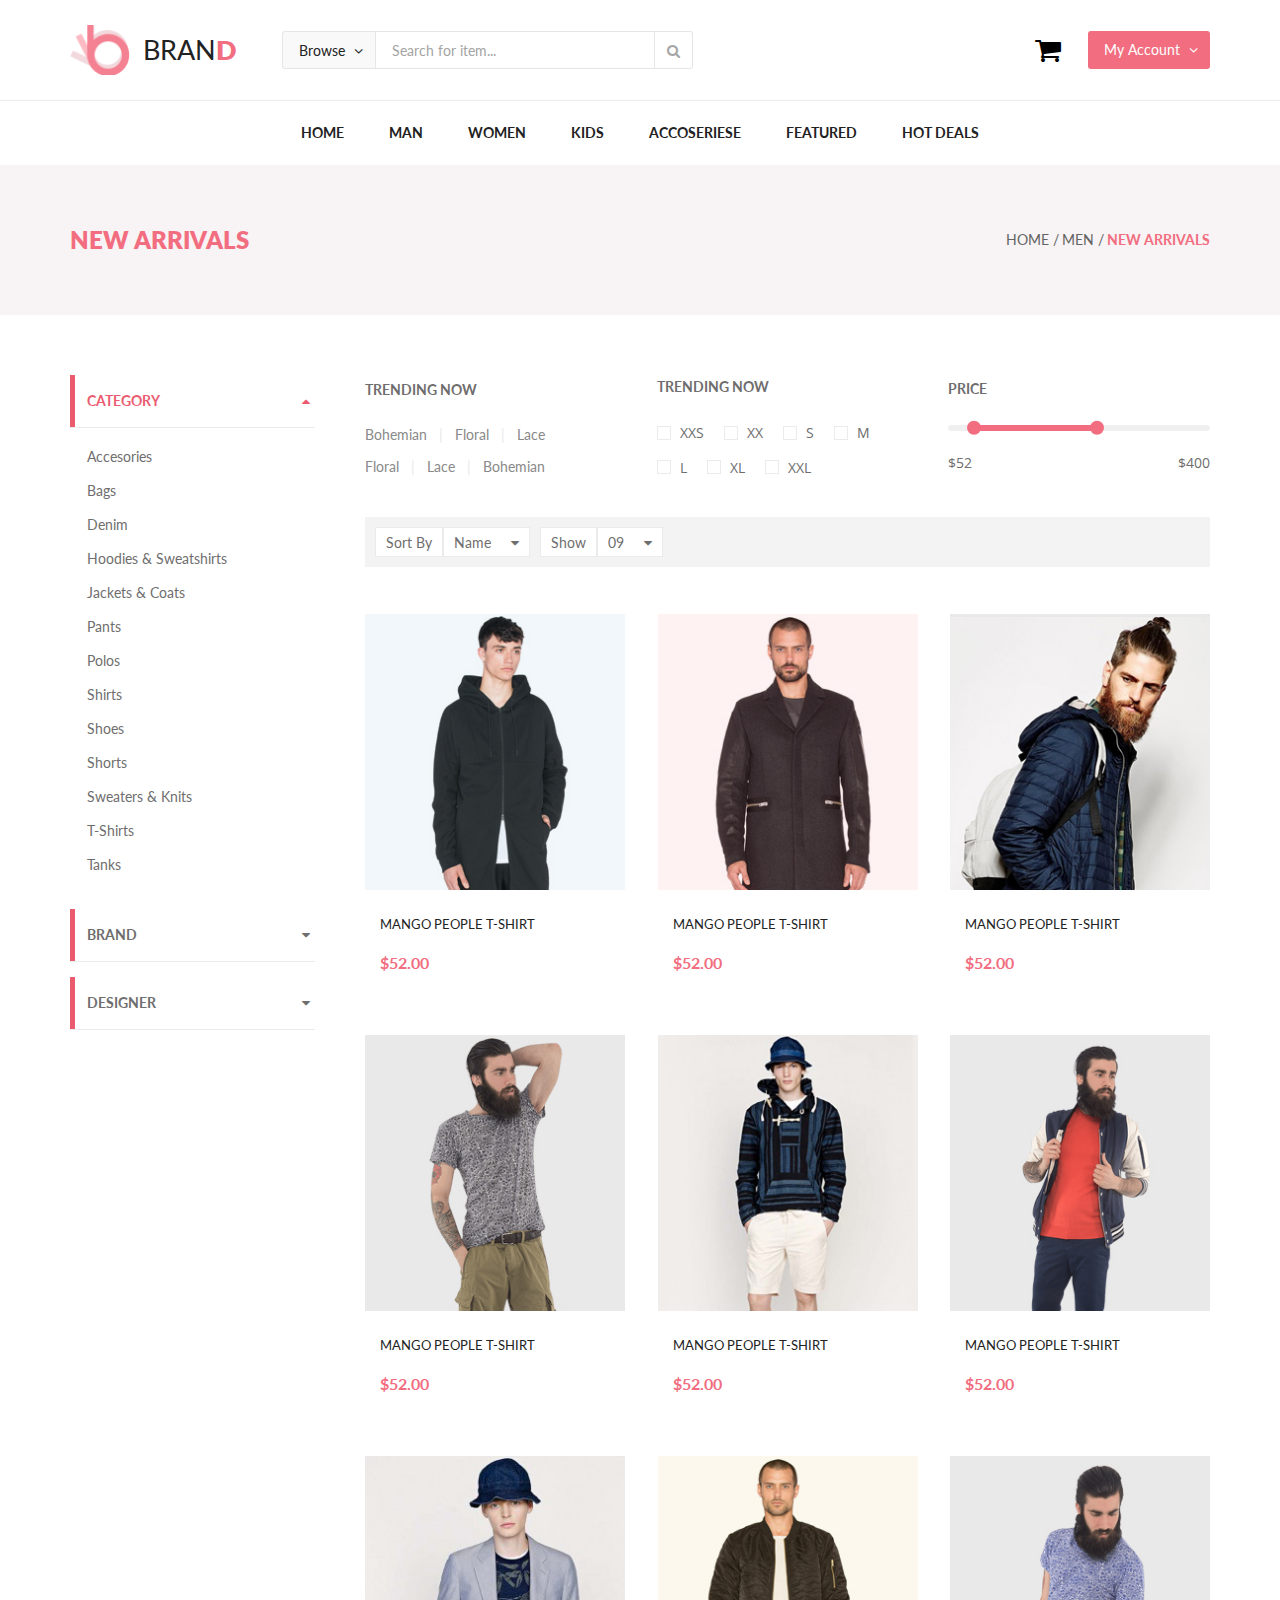
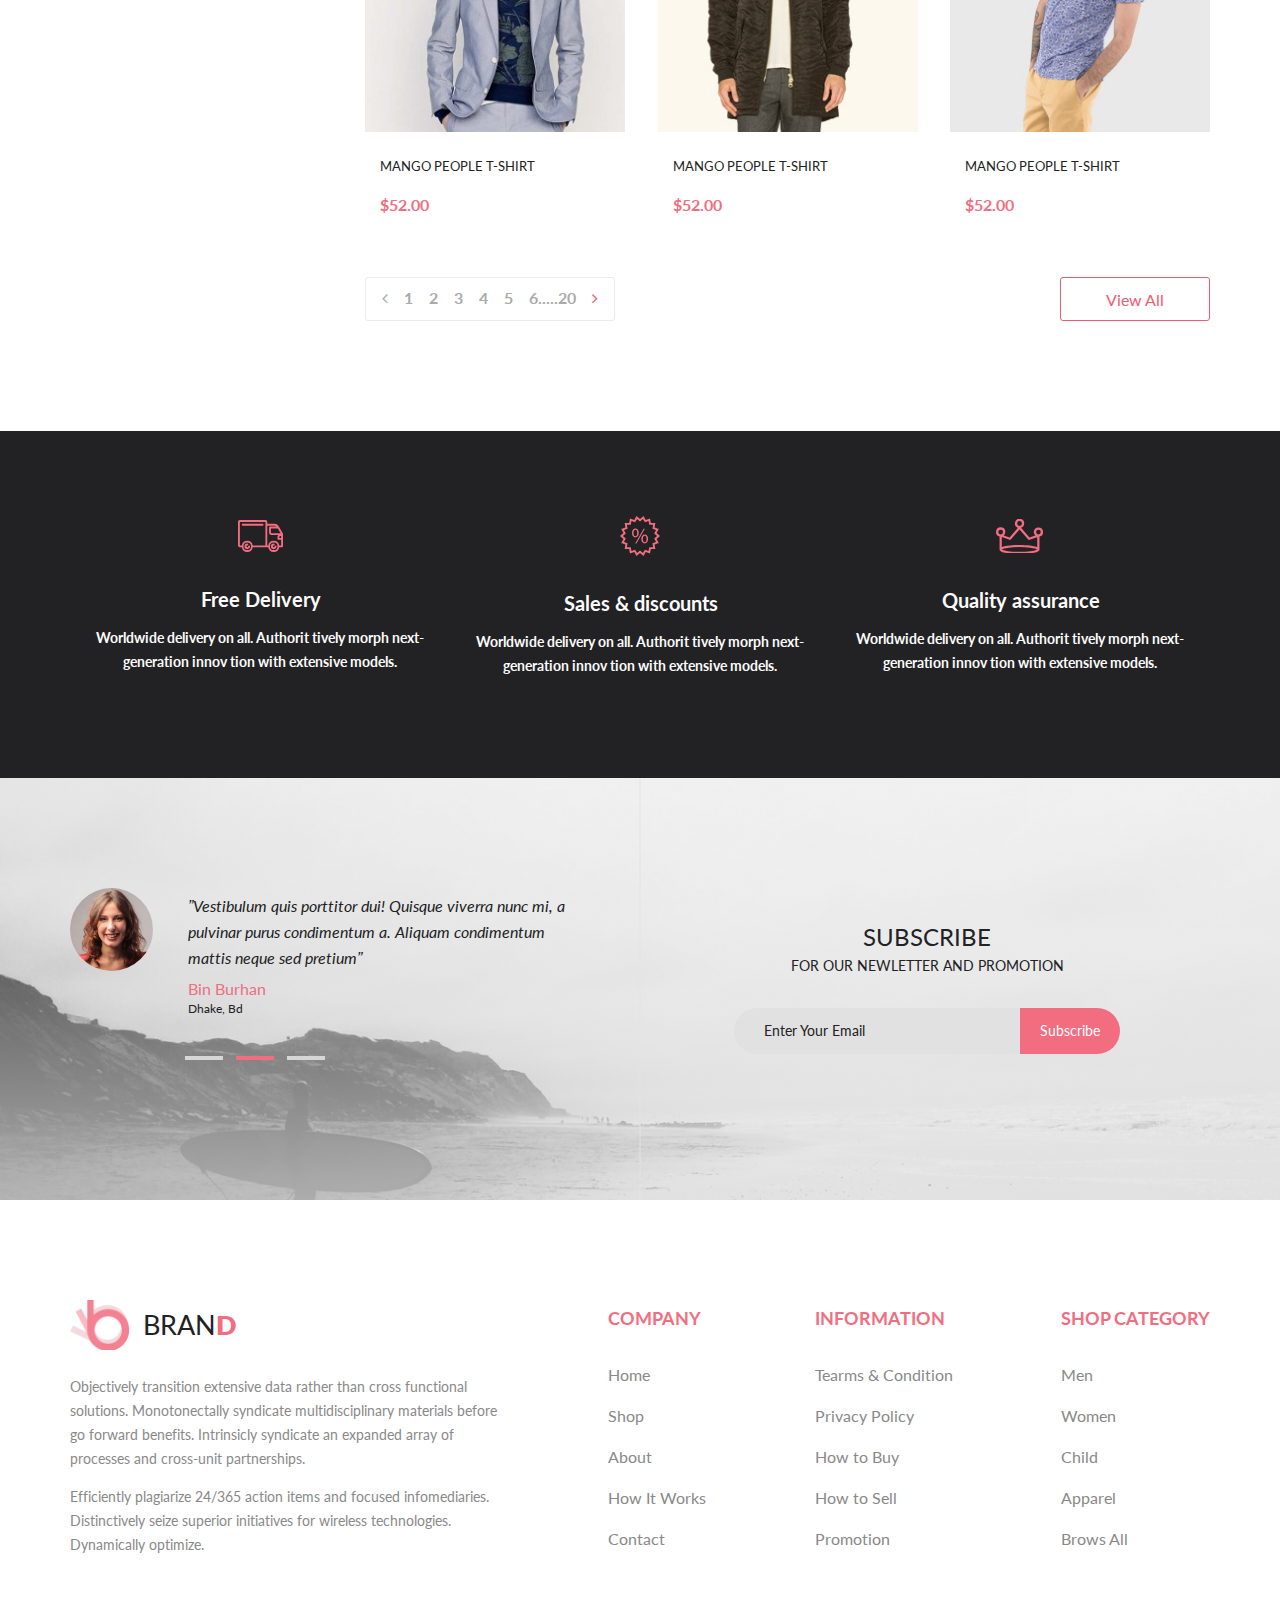
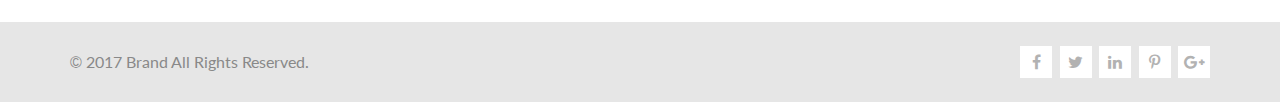
==== index.html @ d9401332 "Add: products page, images, styles" ====
<!DOCTYPE html>
<html lang="ru">
	<head>
		<!-- encoding -->
		<meta charset="UTF-8" />
		<!-- Mobile support -->
		<meta name="viewport" content="width=device-width, initial-scale=1.0" />

		<!-- Title and SEO -->
		<title>BRAND - Продукты</title>
		<meta name="description" content="Описание страницы" />
		<meta name="keywords" content="ключевые слова, фразы" />

		<!-- Styles -->
		<link rel="stylesheet" href="./css/main.css" />

		<!-- Open Graph -->
		<!-- <meta property="og:url" content="https://webcademy.ru/" /> -->
		<meta property="og:type" content="website" />
		<meta property="og:title" content="Стартовый сайт" />
		<meta property="og:description" content="Новый стартовый сайт для лабораторной работы" />
	</head>
	<body>
		<header class="header">
			<div class="header-top">
				<div class="container container--flex">
					<div class="header__logo logo">
						<img src="./assets/images/logo.png" alt="Logo image">

						<p>Bran<span>d</span></p>
					</div>

					<div class="header-search">
						<button class="btn btn-def btn-dropdown search"><span>Browse</span><i class="fa fa-angle-down" aria-hidden="true"></i></button>

						<input type="text" class="input header-search__input" placeholder="Search for item...">

						<button class="btn btn-icon btn-search"><i class="fa fa-search" aria-hidden="true"></i></button>
					</div>

					<button class="header-cart btn btn-icon"><i class="fa fa-shopping-cart fa-2x" aria-hidden="true"></i></button>
					<button class="btn btn-primary btn-dropdown"><span>My Account</span><i class="fa fa-angle-down" aria-hidden="true"></i></button>
				</div>
			</div>

			<div class="header-bottom">
				<div class="container">
					<nav class="header-nav">
						<a href="./index.html">Home</a>
						<a href="#!">Man</a>
						<a href="#!">Women</a>
						<a href="#!">Kids</a>
						<a href="#!">Accoseriese</a>
						<a href="#!">Featured</a>
						<a href="#!">Hot deals</a>
					</nav>
				</div>
			</div>
		</header>

		<section class="filter-section">
			<div class="container container--flex">
				<h2 class="filter-section__title title-2">New arrivals</h2>

				<div class="filter-select">
					<span class="filter-select__item">Home</span>
					<span class="filter-select__item">Men</span>
					<span class="filter-select__item active">New arrivals</span>
				</div>
			</div>
		</section>

		<main class="products">
			<div class="container">
				<div class="products__wrapper">
					<aside class="products-aside">
						<div class="products-aside-item active">
							<h3 class="products-aside-item__title">Category<i class="fa fa-caret-up" aria-hidden="true"></i></h3>
							<ul class="aside-list">
								<li class="aside-list-item"><span class="aside-list-item__text">Accesories</span></li>
								<li class="aside-list-item"><span class="aside-list-item__text">Bags</span></li>
								<li class="aside-list-item"><span class="aside-list-item__text">Denim</span></li>
								<li class="aside-list-item"><span class="aside-list-item__text">Hoodies & Sweatshirts</span></li>
								<li class="aside-list-item"><span class="aside-list-item__text">Jackets & Coats</span></li>
								<li class="aside-list-item"><span class="aside-list-item__text">Pants</span></li>
								<li class="aside-list-item"><span class="aside-list-item__text">Polos</span></li>
								<li class="aside-list-item"><span class="aside-list-item__text">Shirts</span></li>
								<li class="aside-list-item"><span class="aside-list-item__text">Shoes</span></li>
								<li class="aside-list-item"><span class="aside-list-item__text">Shorts</span></li>
								<li class="aside-list-item"><span class="aside-list-item__text">Sweaters & Knits</span></li>
								<li class="aside-list-item"><span class="aside-list-item__text">T-Shirts</span></li>
								<li class="aside-list-item"><span class="aside-list-item__text">Tanks</span></li>
							</ul>
						</div>
	
						<div class="products-aside-item">
							<h3 class="products-aside-item__title">Brand<i class="fa fa-caret-down" aria-hidden="true"></i></h3>
							<ul class="aside-list">
								<li class="aside-list-item"><span class="aside-list-item__text">Accesories</span></li>
								<li class="aside-list-item"><span class="aside-list-item__text">Bags</span></li>
								<li class="aside-list-item"><span class="aside-list-item__text">Denim</span></li>
								<li class="aside-list-item"><span class="aside-list-item__text">Hoodies & Sweatshirts</span></li>
								<li class="aside-list-item"><span class="aside-list-item__text">Jackets & Coats</span></li>
								<li class="aside-list-item"><span class="aside-list-item__text">Pants</span></li>
								<li class="aside-list-item"><span class="aside-list-item__text">Polos</span></li>
								<li class="aside-list-item"><span class="aside-list-item__text">Shirts</span></li>
								<li class="aside-list-item"><span class="aside-list-item__text">Shoes</span></li>
								<li class="aside-list-item"><span class="aside-list-item__text">Shorts</span></li>
								<li class="aside-list-item"><span class="aside-list-item__text">Sweaters & Knits</span></li>
								<li class="aside-list-item"><span class="aside-list-item__text">T-Shirts</span></li>
								<li class="aside-list-item"><span class="aside-list-item__text">Tanks</span></li>
							</ul>
						</div>
	
						<div class="products-aside-item">
							<h3 class="products-aside-item__title">Designer<i class="fa fa-caret-down" aria-hidden="true"></i></h3>
							<ul class="aside-list">
								<li class="aside-list-item"><span class="aside-list-item__text">Accesories</span></li>
								<li class="aside-list-item"><span class="aside-list-item__text">Bags</span></li>
								<li class="aside-list-item"><span class="aside-list-item__text">Denim</span></li>
								<li class="aside-list-item"><span class="aside-list-item__text">Hoodies & Sweatshirts</span></li>
								<li class="aside-list-item"><span class="aside-list-item__text">Jackets & Coats</span></li>
								<li class="aside-list-item"><span class="aside-list-item__text">Pants</span></li>
								<li class="aside-list-item"><span class="aside-list-item__text">Polos</span></li>
								<li class="aside-list-item"><span class="aside-list-item__text">Shirts</span></li>
								<li class="aside-list-item"><span class="aside-list-item__text">Shoes</span></li>
								<li class="aside-list-item"><span class="aside-list-item__text">Shorts</span></li>
								<li class="aside-list-item"><span class="aside-list-item__text">Sweaters & Knits</span></li>
								<li class="aside-list-item"><span class="aside-list-item__text">T-Shirts</span></li>
								<li class="aside-list-item"><span class="aside-list-item__text">Tanks</span></li>
							</ul>
						</div>
					</aside>

					<div class="products-main">
						<div class="products-filter">
							<div class="products-filter-item">
								<span class="products-filter-item__title">Trending now</span>

								<ul class="products-filter-list">
									<!-- Filter item -->
									<li class="products-filter-list__item text"><label>Bohemian<span>|</span></label></li>
									<!-- //Filter item -->
									<!-- Filter item -->
									<li class="products-filter-list__item text"><label>Floral<span>|</span></label></li>
									<!-- //Filter item -->
									<!-- Filter item -->
									<li class="products-filter-list__item text"><label>Lace</label></li>
									<!-- //Filter item -->
									<!-- Filter item -->
									<li class="products-filter-list__item text"><label>Floral<span>|</span></label></li>
									<!-- //Filter item -->
									<!-- Filter item -->
									<li class="products-filter-list__item text"><label>Lace<span>|</span></label></li>
									<!-- //Filter item -->
									<!-- Filter item -->
									<li class="products-filter-list__item text"><label>Bohemian</label></li>
									<!-- //Filter item -->
								</ul>
							</div>

							<div class="products-filter-item">
								<span class="products-filter-item__title">Trending now</span>

								<ul class="products-filter-list">
									<!-- Filter item -->
									<li class="products-filter-list__item checkbox">
										<input type="checkbox" id="type-xxs">
										<label for="type-xxs">XXS</label>
									</li>
									<!-- //Filter item -->
									<!-- Filter item -->
									<li class="products-filter-list__item checkbox">
										<input type="checkbox" id="type-xx">
										<label for="type-xx">XX</label>
									</li>
									<!-- //Filter item -->
									<!-- Filter item -->
									<li class="products-filter-list__item checkbox">
										<input type="checkbox" id="type-s">
										<label for="type-s">S</label>
									</li>
									<!-- //Filter item -->
									<!-- Filter item -->
									<li class="products-filter-list__item checkbox">
										<input type="checkbox" id="type-m">
										<label for="type-m">M</label>
									</li>
									<!-- //Filter item -->
									<!-- Filter item -->
									<li class="products-filter-list__item checkbox">
										<input type="checkbox" id="type-l">
										<label for="type-l">L</label>
									</li>
									<!-- //Filter item -->
									<!-- Filter item -->
									<li class="products-filter-list__item checkbox">
										<input type="checkbox" id="type-xl">
										<label for="type-xl">XL</label>
									</li>
									<!-- //Filter item -->
									<!-- Filter item -->
									<li class="products-filter-list__item checkbox">
										<input type="checkbox" id="type-xxl">
										<label for="type-xxl">XXL</label>
									</li>
									<!-- //Filter item -->
								</ul>
							</div>

							<div class="products-filter-item">
								<span class="products-filter-item__title">Price</span>

								<div class="products-filter-range">
									<div class="input-range">
										<div class="input-range-bar">
											<div class="input-range-bar__selected-bar"></div>
										</div>

										<div class="input-range-text">
											<span class="input-range-text__start">$52</span>
											<span class="input-range-text__end">$400</span>
										</div>
									</div>
								</div>
							</div>
						</div>

						<div class="product-sort">
							<!-- Sort type item -->
							<div class="product-sort-item">
								<span class="product-sort-item__name">Sort By</span>

								<div class="product-sort-item__select">
									<span class="product-sort-item__select-name">Name<i class="fa fa-caret-down" aria-hidden="true"></i></span>
								</div>
							</div>
							<!-- //Sort type item -->

							<!-- Sort type item -->
							<div class="product-sort-item">
								<span class="product-sort-item__name">Show</span>

								<div class="product-sort-item__select">
									<span class="product-sort-item__select-name">09<i class="fa fa-caret-down" aria-hidden="true"></i></span>
								</div>
							</div>
							<!-- //Sort type item -->
						</div>

						<ul class="product-items">
							<!-- Collection card -->
							<li class="product-item">
								<div class="product-image__wrapper">
									<img src="./assets/images/products/product-1.jpg" alt="Collection card 01">
									<div class="product-image-button__wrapper">
										<button type="button"><i class="fa fa-shopping-cart" aria-hidden="true"></i>Add to cart</button>
									</div>
								</div>

								<div class="product-item__desc">
									<p class="product-item__title">Mango people T-Shirt</p>
									<p class="product-item__price">$52.00</p>
								</div>
							</li>
							<!-- //Collection card -->

							<!-- Collection card -->
							<li class="product-item">
								<div class="product-image__wrapper">
									<img src="./assets/images/products/product-2.jpg" alt="Collection card 01">
									<div class="product-image-button__wrapper">
										<button type="button"><i class="fa fa-shopping-cart" aria-hidden="true"></i>Add to cart</button>
									</div>
								</div>

								<div class="product-item__desc">
									<p class="product-item__title">Mango people T-Shirt</p>
									<p class="product-item__price">$52.00</p>
								</div>
							</li>
							<!-- //Collection card -->

							<!-- Collection card -->
							<li class="product-item">
								<div class="product-image__wrapper">
									<img src="./assets/images/products/product-3.jpg" alt="Collection card 01">
									<div class="product-image-button__wrapper">
										<button type="button"><i class="fa fa-shopping-cart" aria-hidden="true"></i>Add to cart</button>
									</div>
								</div>

								<div class="product-item__desc">
									<p class="product-item__title">Mango people T-Shirt</p>
									<p class="product-item__price">$52.00</p>
								</div>
							</li>
							<!-- //Collection card -->

							<!-- Collection card -->
							<li class="product-item">
								<div class="product-image__wrapper">
									<img src="./assets/images/products/product-4.jpg" alt="Collection card 01">
									<div class="product-image-button__wrapper">
										<button type="button"><i class="fa fa-shopping-cart" aria-hidden="true"></i>Add to cart</button>
									</div>
								</div>

								<div class="product-item__desc">
									<p class="product-item__title">Mango people T-Shirt</p>
									<p class="product-item__price">$52.00</p>
								</div>
							</li>
							<!-- //Collection card -->

							<!-- Collection card -->
							<li class="product-item">
								<div class="product-image__wrapper">
									<img src="./assets/images/products/product-5.jpg" alt="Collection card 01">
									<div class="product-image-button__wrapper">
										<button type="button"><i class="fa fa-shopping-cart" aria-hidden="true"></i>Add to cart</button>
									</div>
								</div>

								<div class="product-item__desc">
									<p class="product-item__title">Mango people T-Shirt</p>
									<p class="product-item__price">$52.00</p>
								</div>
							</li>
							<!-- //Collection card -->

							<!-- Collection card -->
							<li class="product-item">
								<div class="product-image__wrapper">
									<img src="./assets/images/products/product-6.jpg" alt="Collection card 01">
									<div class="product-image-button__wrapper">
										<button type="button"><i class="fa fa-shopping-cart" aria-hidden="true"></i>Add to cart</button>
									</div>
								</div>

								<div class="product-item__desc">
									<p class="product-item__title">Mango people T-Shirt</p>
									<p class="product-item__price">$52.00</p>
								</div>
							</li>
							<!-- //Collection card -->

							<!-- Collection card -->
							<li class="product-item">
								<div class="product-image__wrapper">
									<img src="./assets/images/products/product-7.jpg" alt="Collection card 01">
									<div class="product-image-button__wrapper">
										<button type="button"><i class="fa fa-shopping-cart" aria-hidden="true"></i>Add to cart</button>
									</div>
								</div>

								<div class="product-item__desc">
									<p class="product-item__title">Mango people T-Shirt</p>
									<p class="product-item__price">$52.00</p>
								</div>
							</li>
							<!-- //Collection card -->

							<!-- Collection card -->
							<li class="product-item">
								<div class="product-image__wrapper">
									<img src="./assets/images/products/product-8.jpg" alt="Collection card 01">
									<div class="product-image-button__wrapper">
										<button type="button"><i class="fa fa-shopping-cart" aria-hidden="true"></i>Add to cart</button>
									</div>
								</div>

								<div class="product-item__desc">
									<p class="product-item__title">Mango people T-Shirt</p>
									<p class="product-item__price">$52.00</p>
								</div>
							</li>
							<!-- //Collection card -->

							<!-- Collection card -->
							<li class="product-item">
								<div class="product-image__wrapper">
									<img src="./assets/images/products/product-9.jpg" alt="Collection card 01">
									<div class="product-image-button__wrapper">
										<button type="button"><i class="fa fa-shopping-cart" aria-hidden="true"></i>Add to cart</button>
									</div>
								</div>

								<div class="product-item__desc">
									<p class="product-item__title">Mango people T-Shirt</p>
									<p class="product-item__price">$52.00</p>
								</div>
							</li>
							<!-- //Collection card -->
						</ul>

						<div class="product-footer">
							<div class="product-pagination">
								<button class="product-pagination__item prev"><i class="fa fa-angle-left" aria-hidden="true"></i></button>
								<span class="product-pagination__item">1</span>
								<span class="product-pagination__item">2</span>
								<span class="product-pagination__item">3</span>
								<span class="product-pagination__item">4</span>
								<span class="product-pagination__item">5</span>
								<span class="product-pagination__item">6.....20</span>
								<button class="product-pagination__item next active"><i class="fa fa-angle-right" aria-hidden="true"></i></button>
							</div>

							<button class="product-buttons">View All</button>
						</div>
					</div>
				</div>
			</div>
		</main>

		<section class="advantages bg">
			<div class="container container--flex">
				<div class="advantages-right">
					<ul class="advantages-list">
						<!-- Advatages item -->
						<li class="advantages-item">
							<svg class="advantages-item__icon" xmlns="http://www.w3.org/2000/svg" width="45" height="32" viewBox="0 0 45 32">
								<defs>
									<style>
										.cls-1 {
											fill: #f16d7f;
											fill-rule: evenodd;
										}
									</style>
								</defs>
								<path id="truck.svg" class="cls-1" d="M1043.11,2953.42a0.937,0.937,0,0,0-.93.94,0.89,0.89,0,1,1-.89-0.91,0.94,0.94,0,0,0,0-1.88,2.785,2.785,0,1,0,2.75,2.79A0.937,0.937,0,0,0,1043.11,2953.42Zm26.47,0a0.937,0.937,0,0,0-.93.94,0.89,0.89,0,1,1-.89-0.91,0.94,0.94,0,0,0,0-1.88,2.785,2.785,0,1,0,2.75,2.79A0.937,0.937,0,0,0,1069.58,2953.42Zm7.29-12.02-3.56-6.11c-1.22-2.06-2.37-3.27-4.68-3.47a0.875,0.875,0,0,0-.24-0.03h-7.12v-1.91a1.865,1.865,0,0,0-1.85-1.88h-25.56a1.867,1.867,0,0,0-1.86,1.88v23.54a1.874,1.874,0,0,0,1.86,1.88h1.93a5.562,5.562,0,0,0,10.99,0h15.49a5.562,5.562,0,0,0,10.99,0h2.81a0.937,0.937,0,0,0,.93-0.94v-12.49A0.878,0.878,0,0,0,1076.87,2941.4Zm-3.54,3.6a0.937,0.937,0,0,1,.93-0.94h0.88v1.85h-1.81V2945Zm1.26-3.82h-8.53a0.648,0.648,0,0,0-.19-0.02,0.952,0.952,0,0,1-.95-0.96v-3.77h6.9Zm-40.73-11.3h25.56v23.54h-12.64a5.56,5.56,0,0,0-10.99,0h-1.93v-23.54Zm7.43,28.24a3.765,3.765,0,1,1,3.72-3.76A3.747,3.747,0,0,1,1041.29,2958.12Zm26.47,0a3.765,3.765,0,1,1,3.72-3.76A3.747,3.747,0,0,1,1067.76,2958.12Zm5.5-4.7a5.56,5.56,0,0,0-10.99,0h-1v-19.75h6.63a3.366,3.366,0,0,1,2.58.88h-6.49a0.937,0.937,0,0,0-.93.94v4.71a2.84,2.84,0,0,0,2.58,2.83,0.852,0.852,0,0,0,.23.03h6.38a2.8,2.8,0,0,0-.77,1.94v1.85a0.93,0.93,0,0,0,.93.94h2.73v5.63h-1.88Zm-36.58-19.75h19.91a0.94,0.94,0,0,0,0-1.88h-19.91A0.94,0.94,0,0,0,1036.68,2933.67Z" transform="translate(-1032 -2928)"/>
							</svg>

							<div class="advantages-item-text">
								<h4 class="advantages-item-text__title">Free Delivery</h4>
								<p class="advantages-item-text__desc">Worldwide delivery on all. Authorit tively morph next-generation innov tion with extensive models.</p>
							</div>
						</li>
						<!-- //Advatages item -->

						<!-- Advatages item -->
						<li class="advantages-item">
							<svg class="advantages-item__icon" xmlns="http://www.w3.org/2000/svg" width="40" height="40" viewBox="0 0 40 40">
								<defs>
									<style>
										.cls-1 {
											fill: #f16d7f;
											fill-rule: evenodd;
										}
									</style>
								</defs>
								<path id="disc.svg" class="cls-1" d="M1056.78,3102.5c-1.89,0-3.46,1.63-3.46,4.56,0.02,2.91,1.57,4.37,3.35,4.37,1.83,0,3.42-1.52,3.42-4.59C1060.09,3104.07,1058.79,3102.5,1056.78,3102.5Zm-0.06,7.74c-1.19,0-1.9-1.41-1.88-3.26,0-1.84.67-3.29,1.88-3.29,1.34,0,1.85,1.47,1.85,3.24C1058.57,3108.85,1057.99,3110.24,1056.72,3110.24Zm-5.95-9.42c0-2.77-1.32-4.34-3.33-4.34-1.89,0-3.46,1.64-3.46,4.54,0.03,2.93,1.57,4.39,3.35,4.39C1049.18,3105.41,1050.77,3103.89,1050.77,3100.82Zm-5.24.14c0-1.84.64-3.29,1.85-3.29,1.34,0,1.85,1.47,1.85,3.24,0,1.93-.58,3.31-1.85,3.31C1046.17,3104.22,1045.48,3102.81,1045.53,3100.96Zm10.08-4.32-8.41,14.75h1.23l8.42-14.75h-1.24Zm12.97,10.33L1072,3104l-3.42-2.97,2.21-3.98-4.2-1.6,0.73-4.5-4.5-.05-0.82-4.49-4.24,1.52-2.29-3.93-3.47,2.9-3.47-2.9-2.29,3.93-4.24-1.52-0.82,4.49-4.5.05,0.74,4.5-4.22,1.6,2.22,3.98L1032,3104l3.42,2.97-2.22,3.98,4.21,1.6-0.73,4.5,4.5,0.05,0.82,4.49,4.24-1.52,2.29,3.93,3.47-2.9,3.47,2.9,2.29-3.93,4.24,1.52,0.82-4.49,4.5-.05-0.74-4.5,4.21-1.6Zm-2.66,3.78-1.46.55,0.25,1.57,0.37,2.28-2.28.02-1.56.02-0.28,1.56-0.42,2.28-2.15-.77-1.47-.53-0.79,1.36-1.16,2-1.76-1.48-1.21-1.01-1.21,1.01-1.76,1.48-1.16-2-0.79-1.36-1.47.53-2.15.76-0.42-2.27-0.29-1.56-1.56-.02-2.28-.02,0.37-2.29,0.26-1.56-1.46-.56-2.14-.81,1.13-2.01,0.76-1.38-1.18-1.03-1.73-1.51,1.73-1.51,1.18-1.03-0.76-1.38-1.12-2.02,2.13-.81,1.46-.56-0.25-1.56-0.38-2.28,2.29-.03,1.56-.01,0.28-1.56,0.42-2.28,2.15,0.77,1.47,0.52,0.79-1.36,1.16-1.99,1.76,1.47,1.21,1.01,1.2-1.01,1.77-1.47,1.16,2,0.79,1.36,1.47-.53,2.15-.77,0.42,2.28,0.28,1.56,1.56,0.01,2.29,0.03-0.37,2.28-0.26,1.57,1.46,0.55,2.13,0.81-1.12,2.02-0.76,1.38,1.18,1.03,1.73,1.51-1.73,1.51-1.18,1.03,0.76,1.38,1.12,2.01Z" transform="translate(-1032 -3084)"/>
							</svg>

							<div class="advantages-item-text">
								<h4 class="advantages-item-text__title">Sales & discounts</h4>
								<p class="advantages-item-text__desc">Worldwide delivery on all. Authorit tively morph next-generation innov tion with extensive models.</p>
							</div>
						</li>
						<!-- //Advatages item -->

						<!-- Advatages item -->
						<li class="advantages-item">
							<svg class="advantages-item__icon" xmlns="http://www.w3.org/2000/svg" width="47.06" height="35" viewBox="0 0 47.06 35">
								<defs>
									<style>
										.cls-1 {
											fill: #f16d7f;
											fill-rule: evenodd;
										}
									</style>
								</defs>
								<path id="crpwn.svg" class="cls-1" d="M1070.37,3246.55a4.6,4.6,0,0,0-4.64,4.54,4.438,4.438,0,0,0,1.56,3.37l-5.87,2.06-8.34-9.7a4.544,4.544,0,0,0,3.1-4.26,4.646,4.646,0,1,0-6.25,4.25l-8.35,9.71-5.86-2.06a4.472,4.472,0,0,0,1.56-3.37,4.652,4.652,0,1,0-5.75,4.4v12.32a1.027,1.027,0,0,0,.05.24,1.6,1.6,0,0,0-.05.39c0,4.42,17.93,4.55,19.97,4.55s19.97-.13,19.97-4.55a1.6,1.6,0,0,0-.05-0.39,1.027,1.027,0,0,0,.05-0.24v-12.32A4.524,4.524,0,0,0,1070.37,3246.55Zm-21.22-3.99a2.386,2.386,0,1,1,2.39,2.33A2.367,2.367,0,0,1,1049.15,3242.56Zm-7.59,16.31a1.141,1.141,0,0,0,1.24-.34l8.7-10.11,8.7,10.11a1.152,1.152,0,0,0,1.25.34l7.76-2.73v9.95c-4.89-2.12-16.12-2.2-17.71-2.2s-12.82.08-17.71,2.2v-9.96Zm9.94,11.91c-8.7,0-14.25-1.01-16.56-1.87a4.748,4.748,0,0,1-1-.47c0.73-.52,3.07-1.24,6.97-1.74a93.757,93.757,0,0,1,21.18,0c3.91,0.5,6.25,1.22,6.97,1.74a4,4,0,0,1-.99.47C1065.76,3269.77,1060.21,3270.78,1051.5,3270.78Zm-21.25-19.69a2.385,2.385,0,1,1,2.39,2.34A2.365,2.365,0,0,1,1030.25,3251.09Zm40.12,2.34a2.336,2.336,0,1,1,2.39-2.34A2.365,2.365,0,0,1,1070.37,3253.43Z" transform="translate(-1027.97 -3238)"/>
							</svg>

							<div class="advantages-item-text">
								<h4 class="advantages-item-text__title">Quality assurance</h4>
								<p class="advantages-item-text__desc">Worldwide delivery on all. Authorit tively morph next-generation innov tion with extensive models.</p>
							</div>
						</li>
						<!-- //Advatages item -->
					</ul>
				</div>
			</div>
		</section>

		<section class="cta">
			<div class="container container--flex-jc">
				<div class="cta-slider__wrapper">
					<div class="cta-slider">
						<!-- Cta item -->
						<div class="cta-slider__item">
							<img src="./assets/images/cta/user-img.jpg" alt="Comment image" class="cta-item__img">

							<div class="cta-item__desc">
								<p class="cta-item__desc-text">
									”Vestibulum quis porttitor dui! Quisque viverra nunc mi, a pulvinar purus condimentum a. 
									Aliquam condimentum mattis neque sed pretium”
								</p>
								<p class="cta-item__desc-name">Bin Burhan</p>
								<p class="cta-item__desc-country">Dhake, Bd</p>
							</div>
						</div>
						<!-- //Cta item -->
					</div>

					<div class="cta-slider__nav">
						<button type="button" class="cta-slider__nav-item"></button>
						<button type="button" class="cta-slider__nav-item active"></button>
						<button type="button" class="cta-slider__nav-item"></button>
					</div>
				</div>

				<div class="cta-subscribe">
					<h3 class="cta-subscribe__title">Subscribe</h3>
					<h3 class="cta-subscribe__sub-title">For our newletter and promotion</h3>

					<form class="cta-subscribe-input">
						<input type="email" name="subscribe_email" class="input subscribe" required placeholder="Enter Your Email">
						<button type="submit" class="btn subscribe">Subscribe</button>
					</form>
				</div>
			</div>
		</section>

		<footer class="footer">
			<div class="container container--flex-jc">
				<div class="footer-desc">
					<div class="footer__logo logo">
						<img src="./assets/images/logo.png" alt="Logo image">

						<p>Bran<span>d</span></p>
					</div>

					<p class="text">
						Objectively transition extensive data rather than cross functional solutions. Monotonectally
						syndicate multidisciplinary materials before go forward benefits. Intrinsicly syndicate an
						expanded array of processes and cross-unit partnerships.
					</p>
					<p class="text">
						Efficiently plagiarize 24/365 action items and focused infomediaries.
						Distinctively seize superior initiatives for wireless technologies. Dynamically optimize.
					</p>
				</div>

				<div class="footer-nav">
					<h4 class="footer-nav__title title-4">COMPANY</h4>
					<ul class="footer-nav-list">
						<li><a href="#!">Home</a></li>
						<li><a href="#!">Shop</a></li>
						<li><a href="#!">About</a></li>
						<li><a href="#!">How It Works</a></li>
						<li><a href="#!">Contact</a></li>
					</ul>
				</div>

				<div class="footer-nav">
					<h4 class="footer-nav__title title-4">INFORMATION</h4>
					<ul class="footer-nav-list">
						<li><a href="#!">Tearms & Condition</a></li>
						<li><a href="#!">Privacy Policy</a></li>
						<li><a href="#!">How to Buy</a></li>
						<li><a href="#!">How to Sell</a></li>
						<li><a href="#!">Promotion</a></li>
					</ul>
				</div>

				<div class="footer-nav">
					<h4 class="footer-nav__title title-4">SHOP CATEGORY</h4>
					<ul class="footer-nav-list">
						<li><a href="#!">Men</a></li>
						<li><a href="#!">Women</a></li>
						<li><a href="#!">Child</a></li>
						<li><a href="#!">Apparel</a></li>
						<li><a href="#!">Brows All</a></li>
					</ul>
				</div>
			</div>

			<div class="footer-bottom">
				<div class="container container--flex-jc">
					<span class="footer-copyrights__text">© 2017  Brand  All Rights Reserved.</span>
	
					<ul class="footer-bottom-socials">
						<li class="footer-bottom-socials__item"><i class="fa fa-facebook" aria-hidden="true"></i></li>
						<li class="footer-bottom-socials__item"><i class="fa fa-twitter" aria-hidden="true"></i></li>
						<li class="footer-bottom-socials__item"><i class="fa fa-linkedin" aria-hidden="true"></i></li>
						<li class="footer-bottom-socials__item"><i class="fa fa-pinterest-p" aria-hidden="true"></i></li>
						<li class="footer-bottom-socials__item"><i class="fa fa-google-plus" aria-hidden="true"></i></li>
					</ul>
				</div>
			</div>
		</footer>
	</body>
</html>
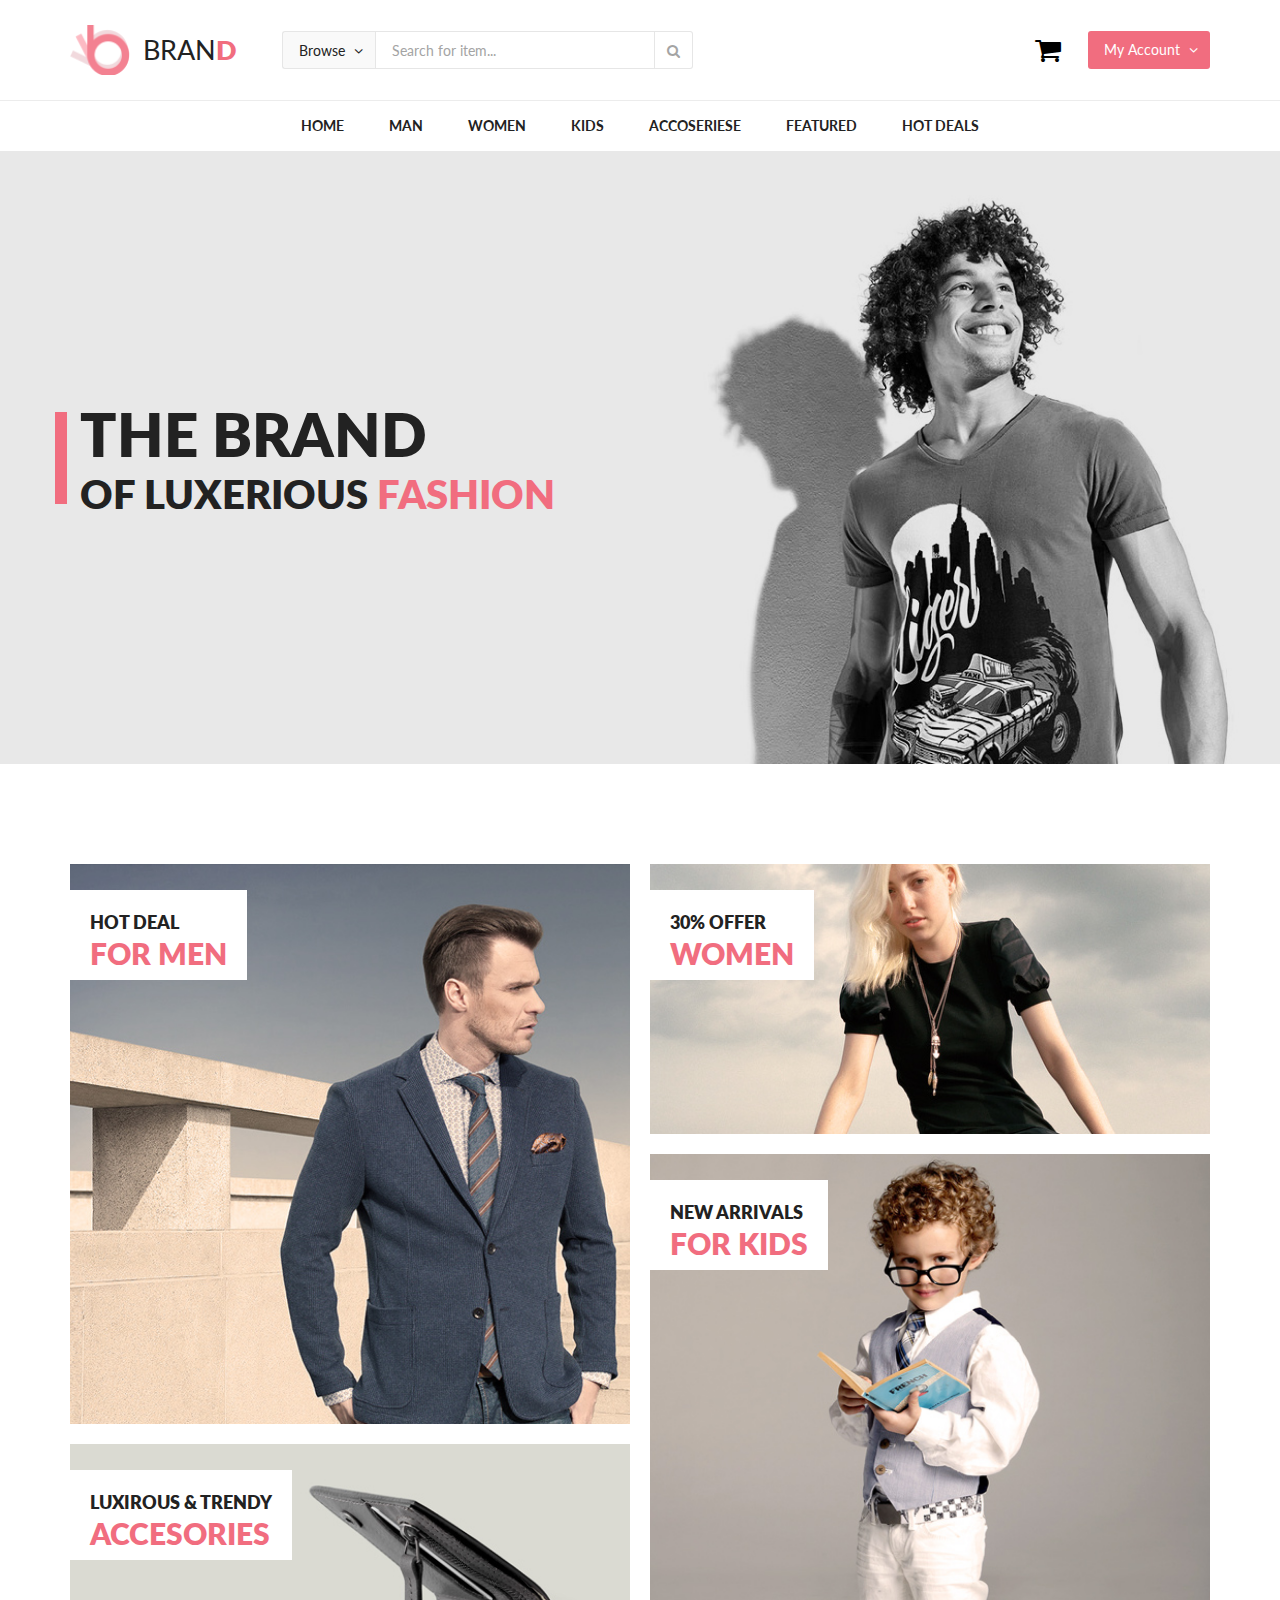
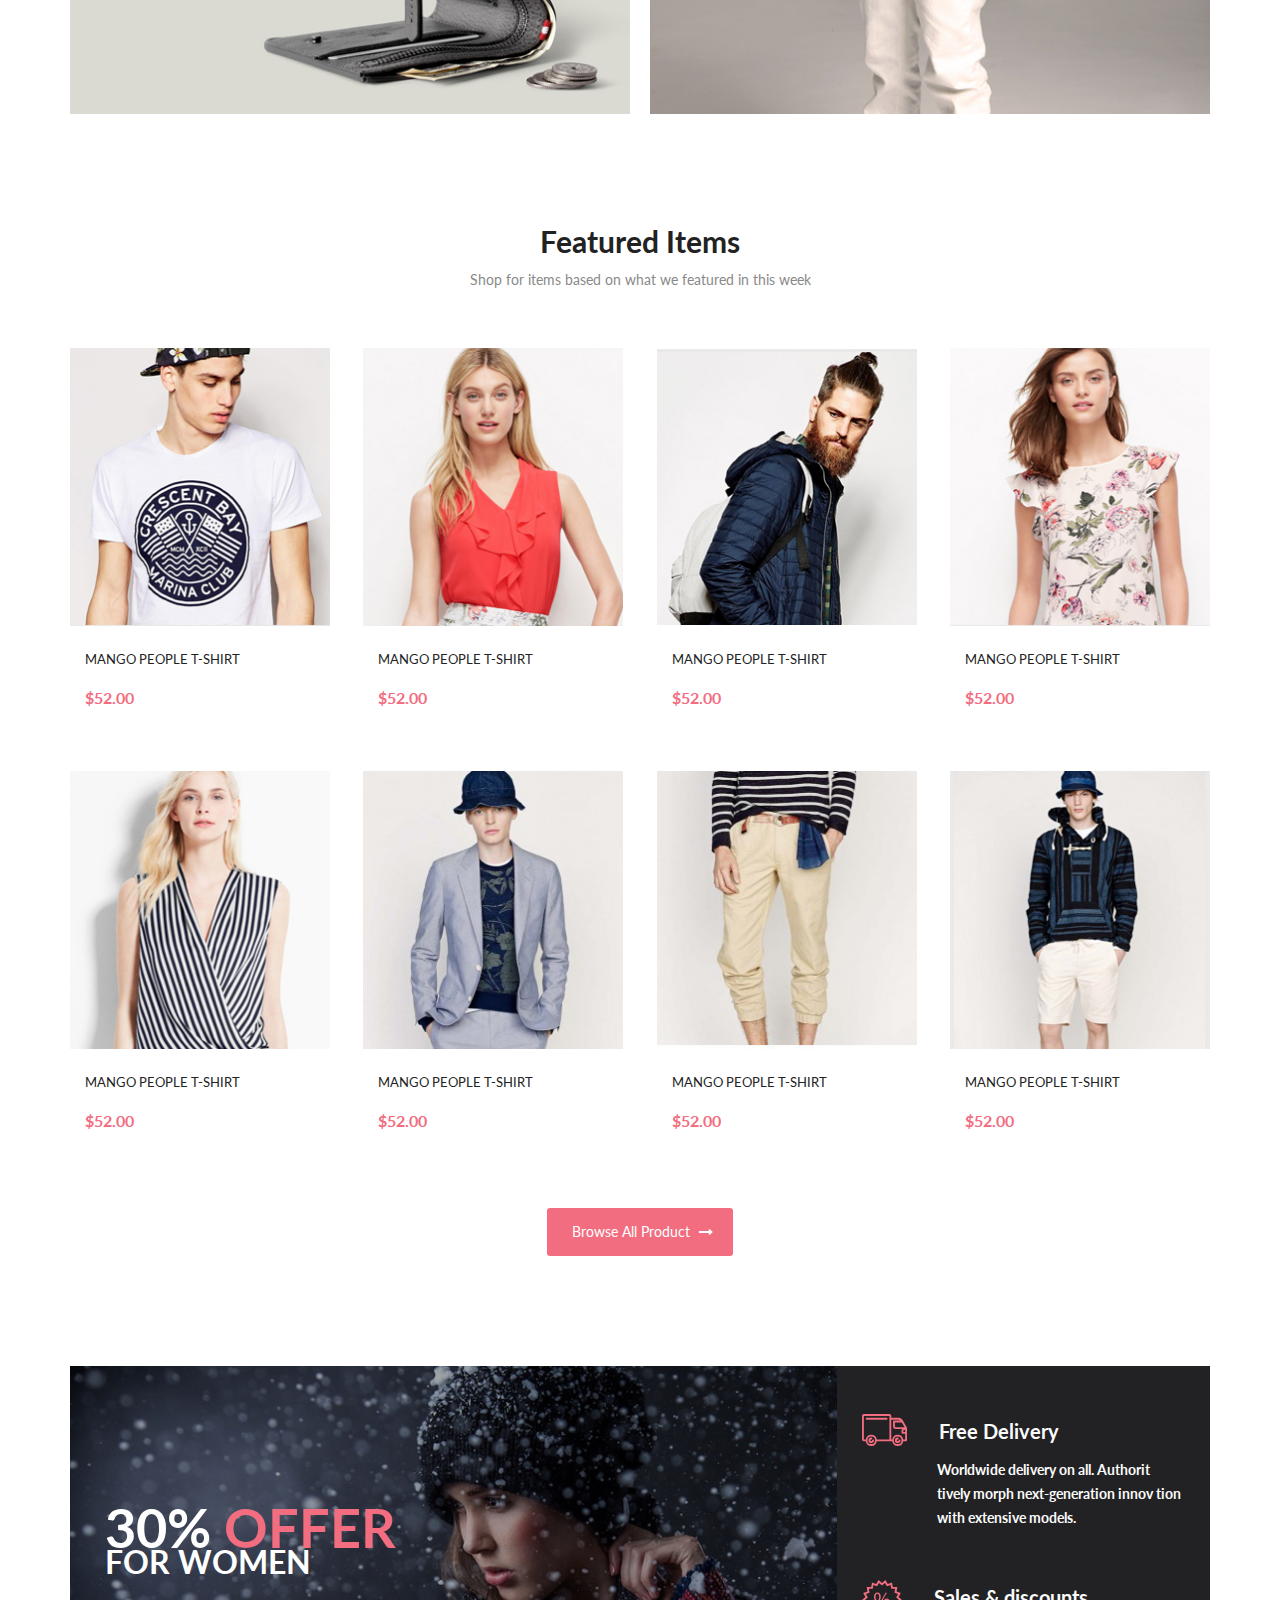
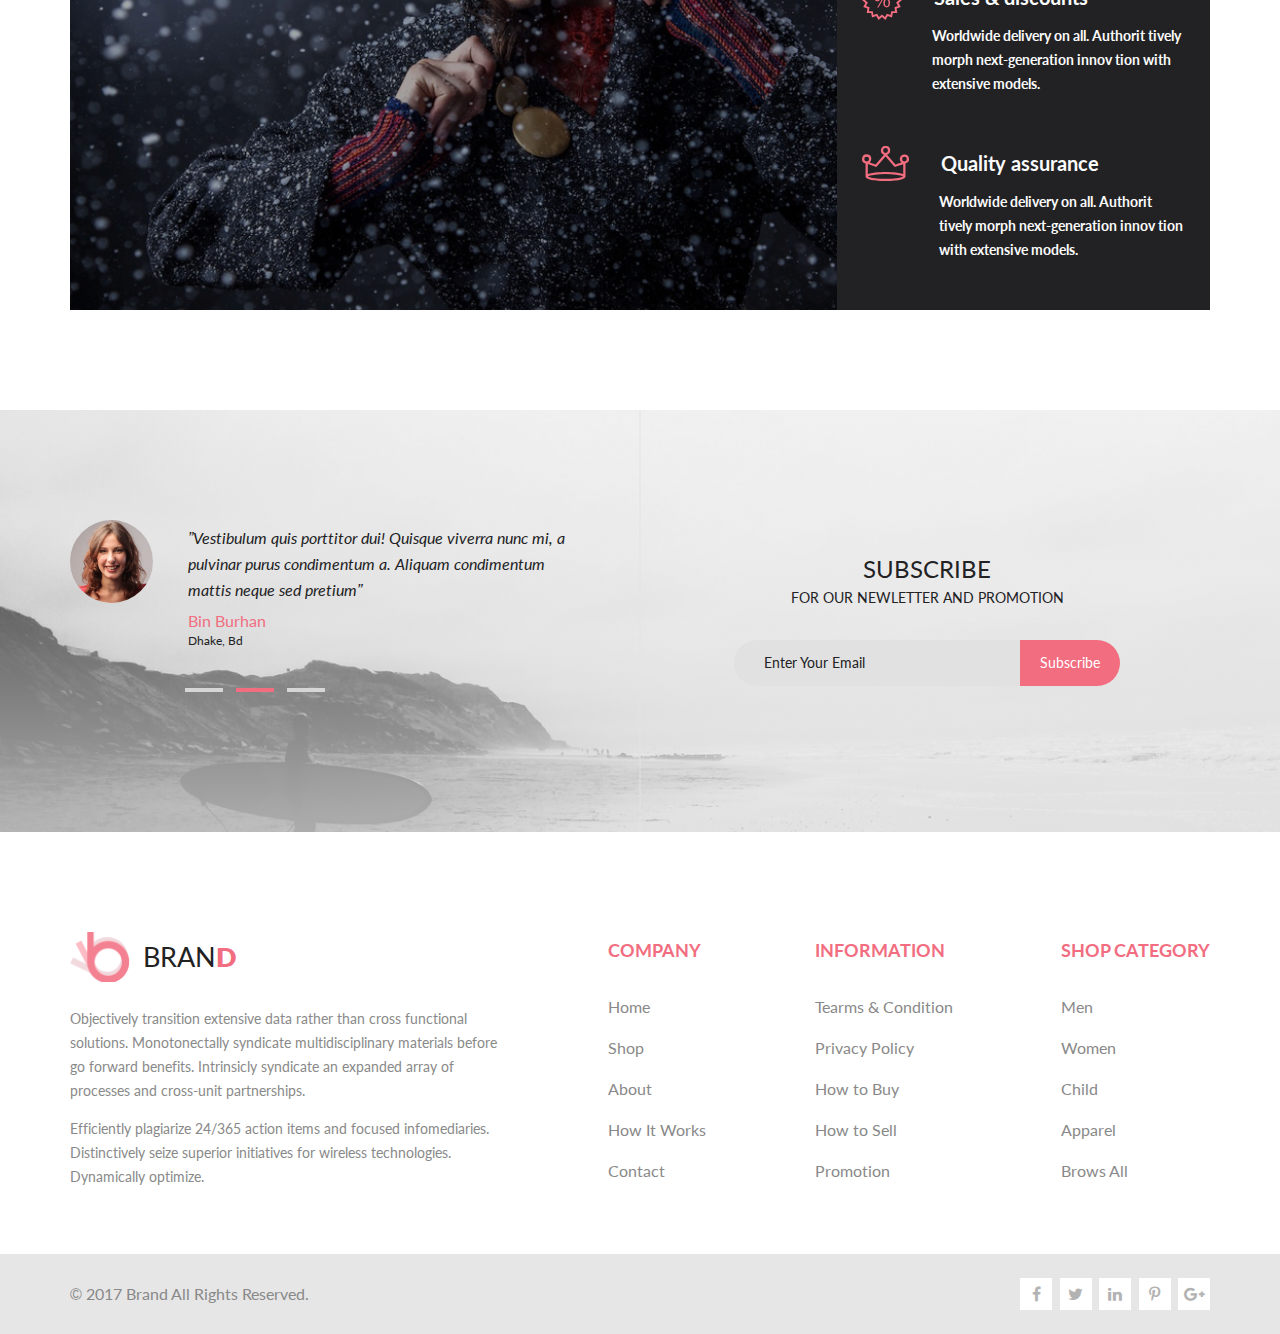
==== commit d75da8d5: "fix: bugs in other pages, links, styles" ====
--- a/index.html
+++ b/index.html
@@ -7,7 +7,7 @@
 		<meta name="viewport" content="width=device-width, initial-scale=1.0" />
 
 		<!-- Title and SEO -->
-		<title>BRAND - Продукты</title>
+		<title>BRAND - Главная</title>
 		<meta name="description" content="Описание страницы" />
 		<meta name="keywords" content="ключевые слова, фразы" />
 
@@ -47,8 +47,8 @@
 				<div class="container">
 					<nav class="header-nav">
 						<a href="./index.html">Home</a>
-						<a href="#!">Man</a>
-						<a href="#!">Women</a>
+						<a href="./products-man.html">Man</a>
+						<a href="./item-collections.html">Women</a>
 						<a href="#!">Kids</a>
 						<a href="#!">Accoseriese</a>
 						<a href="#!">Featured</a>
@@ -58,431 +58,283 @@
 			</div>
 		</header>
 
-		<section class="filter-section">
-			<div class="container container--flex">
-				<h2 class="filter-section__title title-2">New arrivals</h2>
-
-				<div class="filter-select">
-					<span class="filter-select__item">Home</span>
-					<span class="filter-select__item">Men</span>
-					<span class="filter-select__item active">New arrivals</span>
-				</div>
-			</div>
-		</section>
-
-		<main class="products">
-			<div class="container">
-				<div class="products__wrapper">
-					<aside class="products-aside">
-						<div class="products-aside-item active">
-							<h3 class="products-aside-item__title">Category<i class="fa fa-caret-up" aria-hidden="true"></i></h3>
-							<ul class="aside-list">
-								<li class="aside-list-item"><span class="aside-list-item__text">Accesories</span></li>
-								<li class="aside-list-item"><span class="aside-list-item__text">Bags</span></li>
-								<li class="aside-list-item"><span class="aside-list-item__text">Denim</span></li>
-								<li class="aside-list-item"><span class="aside-list-item__text">Hoodies & Sweatshirts</span></li>
-								<li class="aside-list-item"><span class="aside-list-item__text">Jackets & Coats</span></li>
-								<li class="aside-list-item"><span class="aside-list-item__text">Pants</span></li>
-								<li class="aside-list-item"><span class="aside-list-item__text">Polos</span></li>
-								<li class="aside-list-item"><span class="aside-list-item__text">Shirts</span></li>
-								<li class="aside-list-item"><span class="aside-list-item__text">Shoes</span></li>
-								<li class="aside-list-item"><span class="aside-list-item__text">Shorts</span></li>
-								<li class="aside-list-item"><span class="aside-list-item__text">Sweaters & Knits</span></li>
-								<li class="aside-list-item"><span class="aside-list-item__text">T-Shirts</span></li>
-								<li class="aside-list-item"><span class="aside-list-item__text">Tanks</span></li>
-							</ul>
-						</div>
-	
-						<div class="products-aside-item">
-							<h3 class="products-aside-item__title">Brand<i class="fa fa-caret-down" aria-hidden="true"></i></h3>
-							<ul class="aside-list">
-								<li class="aside-list-item"><span class="aside-list-item__text">Accesories</span></li>
-								<li class="aside-list-item"><span class="aside-list-item__text">Bags</span></li>
-								<li class="aside-list-item"><span class="aside-list-item__text">Denim</span></li>
-								<li class="aside-list-item"><span class="aside-list-item__text">Hoodies & Sweatshirts</span></li>
-								<li class="aside-list-item"><span class="aside-list-item__text">Jackets & Coats</span></li>
-								<li class="aside-list-item"><span class="aside-list-item__text">Pants</span></li>
-								<li class="aside-list-item"><span class="aside-list-item__text">Polos</span></li>
-								<li class="aside-list-item"><span class="aside-list-item__text">Shirts</span></li>
-								<li class="aside-list-item"><span class="aside-list-item__text">Shoes</span></li>
-								<li class="aside-list-item"><span class="aside-list-item__text">Shorts</span></li>
-								<li class="aside-list-item"><span class="aside-list-item__text">Sweaters & Knits</span></li>
-								<li class="aside-list-item"><span class="aside-list-item__text">T-Shirts</span></li>
-								<li class="aside-list-item"><span class="aside-list-item__text">Tanks</span></li>
-							</ul>
-						</div>
-	
-						<div class="products-aside-item">
-							<h3 class="products-aside-item__title">Designer<i class="fa fa-caret-down" aria-hidden="true"></i></h3>
-							<ul class="aside-list">
-								<li class="aside-list-item"><span class="aside-list-item__text">Accesories</span></li>
-								<li class="aside-list-item"><span class="aside-list-item__text">Bags</span></li>
-								<li class="aside-list-item"><span class="aside-list-item__text">Denim</span></li>
-								<li class="aside-list-item"><span class="aside-list-item__text">Hoodies & Sweatshirts</span></li>
-								<li class="aside-list-item"><span class="aside-list-item__text">Jackets & Coats</span></li>
-								<li class="aside-list-item"><span class="aside-list-item__text">Pants</span></li>
-								<li class="aside-list-item"><span class="aside-list-item__text">Polos</span></li>
-								<li class="aside-list-item"><span class="aside-list-item__text">Shirts</span></li>
-								<li class="aside-list-item"><span class="aside-list-item__text">Shoes</span></li>
-								<li class="aside-list-item"><span class="aside-list-item__text">Shorts</span></li>
-								<li class="aside-list-item"><span class="aside-list-item__text">Sweaters & Knits</span></li>
-								<li class="aside-list-item"><span class="aside-list-item__text">T-Shirts</span></li>
-								<li class="aside-list-item"><span class="aside-list-item__text">Tanks</span></li>
-							</ul>
-						</div>
-					</aside>
-
-					<div class="products-main">
-						<div class="products-filter">
-							<div class="products-filter-item">
-								<span class="products-filter-item__title">Trending now</span>
-
-								<ul class="products-filter-list">
-									<!-- Filter item -->
-									<li class="products-filter-list__item text"><label>Bohemian<span>|</span></label></li>
-									<!-- //Filter item -->
-									<!-- Filter item -->
-									<li class="products-filter-list__item text"><label>Floral<span>|</span></label></li>
-									<!-- //Filter item -->
-									<!-- Filter item -->
-									<li class="products-filter-list__item text"><label>Lace</label></li>
-									<!-- //Filter item -->
-									<!-- Filter item -->
-									<li class="products-filter-list__item text"><label>Floral<span>|</span></label></li>
-									<!-- //Filter item -->
-									<!-- Filter item -->
-									<li class="products-filter-list__item text"><label>Lace<span>|</span></label></li>
-									<!-- //Filter item -->
-									<!-- Filter item -->
-									<li class="products-filter-list__item text"><label>Bohemian</label></li>
-									<!-- //Filter item -->
-								</ul>
-							</div>
-
-							<div class="products-filter-item">
-								<span class="products-filter-item__title">Trending now</span>
-
-								<ul class="products-filter-list">
-									<!-- Filter item -->
-									<li class="products-filter-list__item checkbox">
-										<input type="checkbox" id="type-xxs">
-										<label for="type-xxs">XXS</label>
-									</li>
-									<!-- //Filter item -->
-									<!-- Filter item -->
-									<li class="products-filter-list__item checkbox">
-										<input type="checkbox" id="type-xx">
-										<label for="type-xx">XX</label>
-									</li>
-									<!-- //Filter item -->
-									<!-- Filter item -->
-									<li class="products-filter-list__item checkbox">
-										<input type="checkbox" id="type-s">
-										<label for="type-s">S</label>
-									</li>
-									<!-- //Filter item -->
-									<!-- Filter item -->
-									<li class="products-filter-list__item checkbox">
-										<input type="checkbox" id="type-m">
-										<label for="type-m">M</label>
-									</li>
-									<!-- //Filter item -->
-									<!-- Filter item -->
-									<li class="products-filter-list__item checkbox">
-										<input type="checkbox" id="type-l">
-										<label for="type-l">L</label>
-									</li>
-									<!-- //Filter item -->
-									<!-- Filter item -->
-									<li class="products-filter-list__item checkbox">
-										<input type="checkbox" id="type-xl">
-										<label for="type-xl">XL</label>
-									</li>
-									<!-- //Filter item -->
-									<!-- Filter item -->
-									<li class="products-filter-list__item checkbox">
-										<input type="checkbox" id="type-xxl">
-										<label for="type-xxl">XXL</label>
-									</li>
-									<!-- //Filter item -->
-								</ul>
-							</div>
-
-							<div class="products-filter-item">
-								<span class="products-filter-item__title">Price</span>
-
-								<div class="products-filter-range">
-									<div class="input-range">
-										<div class="input-range-bar">
-											<div class="input-range-bar__selected-bar"></div>
-										</div>
-
-										<div class="input-range-text">
-											<span class="input-range-text__start">$52</span>
-											<span class="input-range-text__end">$400</span>
-										</div>
-									</div>
-								</div>
-							</div>
-						</div>
-
-						<div class="product-sort">
-							<!-- Sort type item -->
-							<div class="product-sort-item">
-								<span class="product-sort-item__name">Sort By</span>
-
-								<div class="product-sort-item__select">
-									<span class="product-sort-item__select-name">Name<i class="fa fa-caret-down" aria-hidden="true"></i></span>
-								</div>
-							</div>
-							<!-- //Sort type item -->
-
-							<!-- Sort type item -->
-							<div class="product-sort-item">
-								<span class="product-sort-item__name">Show</span>
-
-								<div class="product-sort-item__select">
-									<span class="product-sort-item__select-name">09<i class="fa fa-caret-down" aria-hidden="true"></i></span>
-								</div>
-							</div>
-							<!-- //Sort type item -->
-						</div>
-
-						<ul class="product-items">
-							<!-- Collection card -->
-							<li class="product-item">
-								<div class="product-image__wrapper">
-									<img src="./assets/images/products/product-1.jpg" alt="Collection card 01">
-									<div class="product-image-button__wrapper">
-										<button type="button"><i class="fa fa-shopping-cart" aria-hidden="true"></i>Add to cart</button>
-									</div>
-								</div>
-
-								<div class="product-item__desc">
-									<p class="product-item__title">Mango people T-Shirt</p>
-									<p class="product-item__price">$52.00</p>
+		<main class="main">
+			<section class="main-banner">
+				<div class="container container--relative container--full-height">
+					<div class="main-banner__wrapper">
+						<h1 class="main-banner__title">The brand</h1>
+						<h2 class="main-banner__subtitle">Of luxerious <span>fashion</span></h2>
+					</div>
+				</div>
+			</section>
+
+			<section class="main-categories">
+				<div class="container">
+					<div class="categories-grid">
+						<!-- Categories item -->
+						<div class="categories-grid__item card-1">
+							<img src="./assets/images/main/categories/man-card.jpg" alt="Categories image">
+
+							<div class="categories-grid__item-text">
+								<h4 class="categories-grid__item-subtitle title-4 black">Hot deal</h4>
+								<h3 class="categories-grid__item-title">For men</h3>
+							</div>
+						</div>
+						<!-- //Categories item -->
+
+						<!-- Categories item -->
+						<div class="categories-grid__item card-2">
+							<img src="./assets/images/main/categories/women-card.jpg" alt="Categories image">
+
+							<div class="categories-grid__item-text">
+								<h4 class="categories-grid__item-subtitle title-4 black">30% offer</h4>
+								<h3 class="categories-grid__item-title">Women</h3>
+							</div>
+						</div>
+						<!-- //Categories item -->
+
+						<!-- Categories item -->
+						<div class="categories-grid__item card-3">
+							<img src="./assets/images/main/categories/accesories-card.jpg" alt="Categories image">
+
+							<div class="categories-grid__item-text">
+								<h4 class="categories-grid__item-subtitle title-4 black">Luxirous & Trendy</h4>
+								<h3 class="categories-grid__item-title">Accesories</h3>
+							</div>
+						</div>
+						<!-- //Categories item -->
+
+						<!-- Categories item -->
+						<div class="categories-grid__item card-4">
+							<img src="./assets/images/main/categories/kids-card.jpg" alt="Categories image">
+
+							<div class="categories-grid__item-text">
+								<h4 class="categories-grid__item-subtitle title-4 black">New arrivals</h4>
+								<h3 class="categories-grid__item-title">For kids</h3>
+							</div>
+						</div>
+						<!-- //Categories item -->
+					</div>
+				</div>
+			</section>
+
+			<section class="main-fetured">
+				<div class="container">
+					<h2 class="fetured__title">Featured Items</h2>
+					<span class="fetured__desc">Shop for items based on what we featured in this week</span>
+
+					<ul class="fetured-list">
+						<!-- Collection card -->
+						<li class="product-item">
+							<div class="product-image__wrapper">
+								<img src="./assets/images/main/fetured/feature-card-01.jpg" alt="Collection card 01">
+								<div class="product-image-button__wrapper">
+									<button type="button"><i class="fa fa-shopping-cart" aria-hidden="true"></i>Add to cart</button>
+								</div>
+							</div>
+
+							<div class="product-item__desc">
+								<p class="product-item__title">Mango people T-Shirt</p>
+								<p class="product-item__price">$52.00</p>
+							</div>
+						</li>
+						<!-- //Collection card -->
+
+						<!-- Collection card -->
+						<li class="product-item">
+							<div class="product-image__wrapper">
+								<img src="./assets/images/main/fetured/feature-card-02.jpg" alt="Collection card 01">
+								<div class="product-image-button__wrapper">
+									<button type="button"><i class="fa fa-shopping-cart" aria-hidden="true"></i>Add to cart</button>
+								</div>
+							</div>
+
+							<div class="product-item__desc">
+								<p class="product-item__title">Mango people T-Shirt</p>
+								<p class="product-item__price">$52.00</p>
+							</div>
+						</li>
+						<!-- //Collection card -->
+
+						<!-- Collection card -->
+						<li class="product-item">
+							<div class="product-image__wrapper">
+								<img src="./assets/images/main/fetured/feature-card-03.jpg" alt="Collection card 01">
+								<div class="product-image-button__wrapper">
+									<button type="button"><i class="fa fa-shopping-cart" aria-hidden="true"></i>Add to cart</button>
+								</div>
+							</div>
+
+							<div class="product-item__desc">
+								<p class="product-item__title">Mango people T-Shirt</p>
+								<p class="product-item__price">$52.00</p>
+							</div>
+						</li>
+						<!-- //Collection card -->
+
+						<!-- Collection card -->
+						<li class="product-item">
+							<div class="product-image__wrapper">
+								<img src="./assets/images/main/fetured/feature-card-04.jpg" alt="Collection card 01">
+								<div class="product-image-button__wrapper">
+									<button type="button"><i class="fa fa-shopping-cart" aria-hidden="true"></i>Add to cart</button>
+								</div>
+							</div>
+
+							<div class="product-item__desc">
+								<p class="product-item__title">Mango people T-Shirt</p>
+								<p class="product-item__price">$52.00</p>
+							</div>
+						</li>
+						<!-- //Collection card -->
+
+						<!-- Collection card -->
+						<li class="product-item">
+							<div class="product-image__wrapper">
+								<img src="./assets/images/main/fetured/feature-card-05.jpg" alt="Collection card 01">
+								<div class="product-image-button__wrapper">
+									<button type="button"><i class="fa fa-shopping-cart" aria-hidden="true"></i>Add to cart</button>
+								</div>
+							</div>
+
+							<div class="product-item__desc">
+								<p class="product-item__title">Mango people T-Shirt</p>
+								<p class="product-item__price">$52.00</p>
+							</div>
+						</li>
+						<!-- //Collection card -->
+
+						<!-- Collection card -->
+						<li class="product-item">
+							<div class="product-image__wrapper">
+								<img src="./assets/images/main/fetured/feature-card-06.jpg" alt="Collection card 01">
+								<div class="product-image-button__wrapper">
+									<button type="button"><i class="fa fa-shopping-cart" aria-hidden="true"></i>Add to cart</button>
+								</div>
+							</div>
+
+							<div class="product-item__desc">
+								<p class="product-item__title">Mango people T-Shirt</p>
+								<p class="product-item__price">$52.00</p>
+							</div>
+						</li>
+						<!-- //Collection card -->
+
+						<!-- Collection card -->
+						<li class="product-item">
+							<div class="product-image__wrapper">
+								<img src="./assets/images/main/fetured/feature-card-07.jpg" alt="Collection card 01">
+								<div class="product-image-button__wrapper">
+									<button type="button"><i class="fa fa-shopping-cart" aria-hidden="true"></i>Add to cart</button>
+								</div>
+							</div>
+
+							<div class="product-item__desc">
+								<p class="product-item__title">Mango people T-Shirt</p>
+								<p class="product-item__price">$52.00</p>
+							</div>
+						</li>
+						<!-- //Collection card -->
+
+						<!-- Collection card -->
+						<li class="product-item">
+							<div class="product-image__wrapper">
+								<img src="./assets/images/main/fetured/feature-card-08.jpg" alt="Collection card 01">
+								<div class="product-image-button__wrapper">
+									<button type="button"><i class="fa fa-shopping-cart" aria-hidden="true"></i>Add to cart</button>
+								</div>
+							</div>
+
+							<div class="product-item__desc">
+								<p class="product-item__title">Mango people T-Shirt</p>
+								<p class="product-item__price">$52.00</p>
+							</div>
+						</li>
+						<!-- //Collection card -->
+					</ul>
+
+					<button class="btn btn-primary btn-browse"><span>Browse All Product</span><i class="fa fa-long-arrow-right" aria-hidden="true"></i></button>
+				</div>
+			</section>
+
+			<section class="advantages">
+				<div class="container container--flex">
+					<div class="advantages-left">
+						<div class="advantages-left__wrapper">
+							<p class="advantages-left__text-big">30% <span>Offer</span></p>
+							<p class="advantages-left__text">For women</p>
+						</div>
+					</div>
+
+					<div class="advantages-right">
+						<ul class="advantages-list">
+							<!-- Advatages item -->
+							<li class="advantages-item">
+								<svg class="advantages-item__icon" xmlns="http://www.w3.org/2000/svg" width="45" height="32" viewBox="0 0 45 32">
+									<defs>
+										<style>
+											.cls-1 {
+												fill: #f16d7f;
+												fill-rule: evenodd;
+											}
+										</style>
+									</defs>
+									<path id="truck.svg" class="cls-1" d="M1043.11,2953.42a0.937,0.937,0,0,0-.93.94,0.89,0.89,0,1,1-.89-0.91,0.94,0.94,0,0,0,0-1.88,2.785,2.785,0,1,0,2.75,2.79A0.937,0.937,0,0,0,1043.11,2953.42Zm26.47,0a0.937,0.937,0,0,0-.93.94,0.89,0.89,0,1,1-.89-0.91,0.94,0.94,0,0,0,0-1.88,2.785,2.785,0,1,0,2.75,2.79A0.937,0.937,0,0,0,1069.58,2953.42Zm7.29-12.02-3.56-6.11c-1.22-2.06-2.37-3.27-4.68-3.47a0.875,0.875,0,0,0-.24-0.03h-7.12v-1.91a1.865,1.865,0,0,0-1.85-1.88h-25.56a1.867,1.867,0,0,0-1.86,1.88v23.54a1.874,1.874,0,0,0,1.86,1.88h1.93a5.562,5.562,0,0,0,10.99,0h15.49a5.562,5.562,0,0,0,10.99,0h2.81a0.937,0.937,0,0,0,.93-0.94v-12.49A0.878,0.878,0,0,0,1076.87,2941.4Zm-3.54,3.6a0.937,0.937,0,0,1,.93-0.94h0.88v1.85h-1.81V2945Zm1.26-3.82h-8.53a0.648,0.648,0,0,0-.19-0.02,0.952,0.952,0,0,1-.95-0.96v-3.77h6.9Zm-40.73-11.3h25.56v23.54h-12.64a5.56,5.56,0,0,0-10.99,0h-1.93v-23.54Zm7.43,28.24a3.765,3.765,0,1,1,3.72-3.76A3.747,3.747,0,0,1,1041.29,2958.12Zm26.47,0a3.765,3.765,0,1,1,3.72-3.76A3.747,3.747,0,0,1,1067.76,2958.12Zm5.5-4.7a5.56,5.56,0,0,0-10.99,0h-1v-19.75h6.63a3.366,3.366,0,0,1,2.58.88h-6.49a0.937,0.937,0,0,0-.93.94v4.71a2.84,2.84,0,0,0,2.58,2.83,0.852,0.852,0,0,0,.23.03h6.38a2.8,2.8,0,0,0-.77,1.94v1.85a0.93,0.93,0,0,0,.93.94h2.73v5.63h-1.88Zm-36.58-19.75h19.91a0.94,0.94,0,0,0,0-1.88h-19.91A0.94,0.94,0,0,0,1036.68,2933.67Z" transform="translate(-1032 -2928)"/>
+								</svg>
+
+								<div class="advantages-item-text">
+									<h4 class="advantages-item-text__title">Free Delivery</h4>
+									<p class="advantages-item-text__desc">Worldwide delivery on all. Authorit tively morph next-generation innov tion with extensive models.</p>
 								</div>
 							</li>
-							<!-- //Collection card -->
-
-							<!-- Collection card -->
-							<li class="product-item">
-								<div class="product-image__wrapper">
-									<img src="./assets/images/products/product-2.jpg" alt="Collection card 01">
-									<div class="product-image-button__wrapper">
-										<button type="button"><i class="fa fa-shopping-cart" aria-hidden="true"></i>Add to cart</button>
-									</div>
-								</div>
-
-								<div class="product-item__desc">
-									<p class="product-item__title">Mango people T-Shirt</p>
-									<p class="product-item__price">$52.00</p>
+							<!-- //Advatages item -->
+
+							<!-- Advatages item -->
+							<li class="advantages-item">
+								<svg class="advantages-item__icon" xmlns="http://www.w3.org/2000/svg" width="40" height="40" viewBox="0 0 40 40">
+									<defs>
+										<style>
+											.cls-1 {
+												fill: #f16d7f;
+												fill-rule: evenodd;
+											}
+										</style>
+									</defs>
+									<path id="disc.svg" class="cls-1" d="M1056.78,3102.5c-1.89,0-3.46,1.63-3.46,4.56,0.02,2.91,1.57,4.37,3.35,4.37,1.83,0,3.42-1.52,3.42-4.59C1060.09,3104.07,1058.79,3102.5,1056.78,3102.5Zm-0.06,7.74c-1.19,0-1.9-1.41-1.88-3.26,0-1.84.67-3.29,1.88-3.29,1.34,0,1.85,1.47,1.85,3.24C1058.57,3108.85,1057.99,3110.24,1056.72,3110.24Zm-5.95-9.42c0-2.77-1.32-4.34-3.33-4.34-1.89,0-3.46,1.64-3.46,4.54,0.03,2.93,1.57,4.39,3.35,4.39C1049.18,3105.41,1050.77,3103.89,1050.77,3100.82Zm-5.24.14c0-1.84.64-3.29,1.85-3.29,1.34,0,1.85,1.47,1.85,3.24,0,1.93-.58,3.31-1.85,3.31C1046.17,3104.22,1045.48,3102.81,1045.53,3100.96Zm10.08-4.32-8.41,14.75h1.23l8.42-14.75h-1.24Zm12.97,10.33L1072,3104l-3.42-2.97,2.21-3.98-4.2-1.6,0.73-4.5-4.5-.05-0.82-4.49-4.24,1.52-2.29-3.93-3.47,2.9-3.47-2.9-2.29,3.93-4.24-1.52-0.82,4.49-4.5.05,0.74,4.5-4.22,1.6,2.22,3.98L1032,3104l3.42,2.97-2.22,3.98,4.21,1.6-0.73,4.5,4.5,0.05,0.82,4.49,4.24-1.52,2.29,3.93,3.47-2.9,3.47,2.9,2.29-3.93,4.24,1.52,0.82-4.49,4.5-.05-0.74-4.5,4.21-1.6Zm-2.66,3.78-1.46.55,0.25,1.57,0.37,2.28-2.28.02-1.56.02-0.28,1.56-0.42,2.28-2.15-.77-1.47-.53-0.79,1.36-1.16,2-1.76-1.48-1.21-1.01-1.21,1.01-1.76,1.48-1.16-2-0.79-1.36-1.47.53-2.15.76-0.42-2.27-0.29-1.56-1.56-.02-2.28-.02,0.37-2.29,0.26-1.56-1.46-.56-2.14-.81,1.13-2.01,0.76-1.38-1.18-1.03-1.73-1.51,1.73-1.51,1.18-1.03-0.76-1.38-1.12-2.02,2.13-.81,1.46-.56-0.25-1.56-0.38-2.28,2.29-.03,1.56-.01,0.28-1.56,0.42-2.28,2.15,0.77,1.47,0.52,0.79-1.36,1.16-1.99,1.76,1.47,1.21,1.01,1.2-1.01,1.77-1.47,1.16,2,0.79,1.36,1.47-.53,2.15-.77,0.42,2.28,0.28,1.56,1.56,0.01,2.29,0.03-0.37,2.28-0.26,1.57,1.46,0.55,2.13,0.81-1.12,2.02-0.76,1.38,1.18,1.03,1.73,1.51-1.73,1.51-1.18,1.03,0.76,1.38,1.12,2.01Z" transform="translate(-1032 -3084)"/>
+								</svg>
+
+								<div class="advantages-item-text">
+									<h4 class="advantages-item-text__title">Sales & discounts</h4>
+									<p class="advantages-item-text__desc">Worldwide delivery on all. Authorit tively morph next-generation innov tion with extensive models.</p>
 								</div>
 							</li>
-							<!-- //Collection card -->
-
-							<!-- Collection card -->
-							<li class="product-item">
-								<div class="product-image__wrapper">
-									<img src="./assets/images/products/product-3.jpg" alt="Collection card 01">
-									<div class="product-image-button__wrapper">
-										<button type="button"><i class="fa fa-shopping-cart" aria-hidden="true"></i>Add to cart</button>
-									</div>
-								</div>
-
-								<div class="product-item__desc">
-									<p class="product-item__title">Mango people T-Shirt</p>
-									<p class="product-item__price">$52.00</p>
+							<!-- //Advatages item -->
+
+							<!-- Advatages item -->
+							<li class="advantages-item">
+								<svg class="advantages-item__icon" xmlns="http://www.w3.org/2000/svg" width="47.06" height="35" viewBox="0 0 47.06 35">
+									<defs>
+										<style>
+											.cls-1 {
+												fill: #f16d7f;
+												fill-rule: evenodd;
+											}
+										</style>
+									</defs>
+									<path id="crpwn.svg" class="cls-1" d="M1070.37,3246.55a4.6,4.6,0,0,0-4.64,4.54,4.438,4.438,0,0,0,1.56,3.37l-5.87,2.06-8.34-9.7a4.544,4.544,0,0,0,3.1-4.26,4.646,4.646,0,1,0-6.25,4.25l-8.35,9.71-5.86-2.06a4.472,4.472,0,0,0,1.56-3.37,4.652,4.652,0,1,0-5.75,4.4v12.32a1.027,1.027,0,0,0,.05.24,1.6,1.6,0,0,0-.05.39c0,4.42,17.93,4.55,19.97,4.55s19.97-.13,19.97-4.55a1.6,1.6,0,0,0-.05-0.39,1.027,1.027,0,0,0,.05-0.24v-12.32A4.524,4.524,0,0,0,1070.37,3246.55Zm-21.22-3.99a2.386,2.386,0,1,1,2.39,2.33A2.367,2.367,0,0,1,1049.15,3242.56Zm-7.59,16.31a1.141,1.141,0,0,0,1.24-.34l8.7-10.11,8.7,10.11a1.152,1.152,0,0,0,1.25.34l7.76-2.73v9.95c-4.89-2.12-16.12-2.2-17.71-2.2s-12.82.08-17.71,2.2v-9.96Zm9.94,11.91c-8.7,0-14.25-1.01-16.56-1.87a4.748,4.748,0,0,1-1-.47c0.73-.52,3.07-1.24,6.97-1.74a93.757,93.757,0,0,1,21.18,0c3.91,0.5,6.25,1.22,6.97,1.74a4,4,0,0,1-.99.47C1065.76,3269.77,1060.21,3270.78,1051.5,3270.78Zm-21.25-19.69a2.385,2.385,0,1,1,2.39,2.34A2.365,2.365,0,0,1,1030.25,3251.09Zm40.12,2.34a2.336,2.336,0,1,1,2.39-2.34A2.365,2.365,0,0,1,1070.37,3253.43Z" transform="translate(-1027.97 -3238)"/>
+								</svg>
+
+								<div class="advantages-item-text">
+									<h4 class="advantages-item-text__title">Quality assurance</h4>
+									<p class="advantages-item-text__desc">Worldwide delivery on all. Authorit tively morph next-generation innov tion with extensive models.</p>
 								</div>
 							</li>
-							<!-- //Collection card -->
-
-							<!-- Collection card -->
-							<li class="product-item">
-								<div class="product-image__wrapper">
-									<img src="./assets/images/products/product-4.jpg" alt="Collection card 01">
-									<div class="product-image-button__wrapper">
-										<button type="button"><i class="fa fa-shopping-cart" aria-hidden="true"></i>Add to cart</button>
-									</div>
-								</div>
-
-								<div class="product-item__desc">
-									<p class="product-item__title">Mango people T-Shirt</p>
-									<p class="product-item__price">$52.00</p>
-								</div>
-							</li>
-							<!-- //Collection card -->
-
-							<!-- Collection card -->
-							<li class="product-item">
-								<div class="product-image__wrapper">
-									<img src="./assets/images/products/product-5.jpg" alt="Collection card 01">
-									<div class="product-image-button__wrapper">
-										<button type="button"><i class="fa fa-shopping-cart" aria-hidden="true"></i>Add to cart</button>
-									</div>
-								</div>
-
-								<div class="product-item__desc">
-									<p class="product-item__title">Mango people T-Shirt</p>
-									<p class="product-item__price">$52.00</p>
-								</div>
-							</li>
-							<!-- //Collection card -->
-
-							<!-- Collection card -->
-							<li class="product-item">
-								<div class="product-image__wrapper">
-									<img src="./assets/images/products/product-6.jpg" alt="Collection card 01">
-									<div class="product-image-button__wrapper">
-										<button type="button"><i class="fa fa-shopping-cart" aria-hidden="true"></i>Add to cart</button>
-									</div>
-								</div>
-
-								<div class="product-item__desc">
-									<p class="product-item__title">Mango people T-Shirt</p>
-									<p class="product-item__price">$52.00</p>
-								</div>
-							</li>
-							<!-- //Collection card -->
-
-							<!-- Collection card -->
-							<li class="product-item">
-								<div class="product-image__wrapper">
-									<img src="./assets/images/products/product-7.jpg" alt="Collection card 01">
-									<div class="product-image-button__wrapper">
-										<button type="button"><i class="fa fa-shopping-cart" aria-hidden="true"></i>Add to cart</button>
-									</div>
-								</div>
-
-								<div class="product-item__desc">
-									<p class="product-item__title">Mango people T-Shirt</p>
-									<p class="product-item__price">$52.00</p>
-								</div>
-							</li>
-							<!-- //Collection card -->
-
-							<!-- Collection card -->
-							<li class="product-item">
-								<div class="product-image__wrapper">
-									<img src="./assets/images/products/product-8.jpg" alt="Collection card 01">
-									<div class="product-image-button__wrapper">
-										<button type="button"><i class="fa fa-shopping-cart" aria-hidden="true"></i>Add to cart</button>
-									</div>
-								</div>
-
-								<div class="product-item__desc">
-									<p class="product-item__title">Mango people T-Shirt</p>
-									<p class="product-item__price">$52.00</p>
-								</div>
-							</li>
-							<!-- //Collection card -->
-
-							<!-- Collection card -->
-							<li class="product-item">
-								<div class="product-image__wrapper">
-									<img src="./assets/images/products/product-9.jpg" alt="Collection card 01">
-									<div class="product-image-button__wrapper">
-										<button type="button"><i class="fa fa-shopping-cart" aria-hidden="true"></i>Add to cart</button>
-									</div>
-								</div>
-
-								<div class="product-item__desc">
-									<p class="product-item__title">Mango people T-Shirt</p>
-									<p class="product-item__price">$52.00</p>
-								</div>
-							</li>
-							<!-- //Collection card -->
+							<!-- //Advatages item -->
 						</ul>
-
-						<div class="product-footer">
-							<div class="product-pagination">
-								<button class="product-pagination__item prev"><i class="fa fa-angle-left" aria-hidden="true"></i></button>
-								<span class="product-pagination__item">1</span>
-								<span class="product-pagination__item">2</span>
-								<span class="product-pagination__item">3</span>
-								<span class="product-pagination__item">4</span>
-								<span class="product-pagination__item">5</span>
-								<span class="product-pagination__item">6.....20</span>
-								<button class="product-pagination__item next active"><i class="fa fa-angle-right" aria-hidden="true"></i></button>
-							</div>
-
-							<button class="product-buttons">View All</button>
-						</div>
-					</div>
-				</div>
-			</div>
+					</div>
+				</div>
+			</section>
 		</main>
-
-		<section class="advantages bg">
-			<div class="container container--flex">
-				<div class="advantages-right">
-					<ul class="advantages-list">
-						<!-- Advatages item -->
-						<li class="advantages-item">
-							<svg class="advantages-item__icon" xmlns="http://www.w3.org/2000/svg" width="45" height="32" viewBox="0 0 45 32">
-								<defs>
-									<style>
-										.cls-1 {
-											fill: #f16d7f;
-											fill-rule: evenodd;
-										}
-									</style>
-								</defs>
-								<path id="truck.svg" class="cls-1" d="M1043.11,2953.42a0.937,0.937,0,0,0-.93.94,0.89,0.89,0,1,1-.89-0.91,0.94,0.94,0,0,0,0-1.88,2.785,2.785,0,1,0,2.75,2.79A0.937,0.937,0,0,0,1043.11,2953.42Zm26.47,0a0.937,0.937,0,0,0-.93.94,0.89,0.89,0,1,1-.89-0.91,0.94,0.94,0,0,0,0-1.88,2.785,2.785,0,1,0,2.75,2.79A0.937,0.937,0,0,0,1069.58,2953.42Zm7.29-12.02-3.56-6.11c-1.22-2.06-2.37-3.27-4.68-3.47a0.875,0.875,0,0,0-.24-0.03h-7.12v-1.91a1.865,1.865,0,0,0-1.85-1.88h-25.56a1.867,1.867,0,0,0-1.86,1.88v23.54a1.874,1.874,0,0,0,1.86,1.88h1.93a5.562,5.562,0,0,0,10.99,0h15.49a5.562,5.562,0,0,0,10.99,0h2.81a0.937,0.937,0,0,0,.93-0.94v-12.49A0.878,0.878,0,0,0,1076.87,2941.4Zm-3.54,3.6a0.937,0.937,0,0,1,.93-0.94h0.88v1.85h-1.81V2945Zm1.26-3.82h-8.53a0.648,0.648,0,0,0-.19-0.02,0.952,0.952,0,0,1-.95-0.96v-3.77h6.9Zm-40.73-11.3h25.56v23.54h-12.64a5.56,5.56,0,0,0-10.99,0h-1.93v-23.54Zm7.43,28.24a3.765,3.765,0,1,1,3.72-3.76A3.747,3.747,0,0,1,1041.29,2958.12Zm26.47,0a3.765,3.765,0,1,1,3.72-3.76A3.747,3.747,0,0,1,1067.76,2958.12Zm5.5-4.7a5.56,5.56,0,0,0-10.99,0h-1v-19.75h6.63a3.366,3.366,0,0,1,2.58.88h-6.49a0.937,0.937,0,0,0-.93.94v4.71a2.84,2.84,0,0,0,2.58,2.83,0.852,0.852,0,0,0,.23.03h6.38a2.8,2.8,0,0,0-.77,1.94v1.85a0.93,0.93,0,0,0,.93.94h2.73v5.63h-1.88Zm-36.58-19.75h19.91a0.94,0.94,0,0,0,0-1.88h-19.91A0.94,0.94,0,0,0,1036.68,2933.67Z" transform="translate(-1032 -2928)"/>
-							</svg>
-
-							<div class="advantages-item-text">
-								<h4 class="advantages-item-text__title">Free Delivery</h4>
-								<p class="advantages-item-text__desc">Worldwide delivery on all. Authorit tively morph next-generation innov tion with extensive models.</p>
-							</div>
-						</li>
-						<!-- //Advatages item -->
-
-						<!-- Advatages item -->
-						<li class="advantages-item">
-							<svg class="advantages-item__icon" xmlns="http://www.w3.org/2000/svg" width="40" height="40" viewBox="0 0 40 40">
-								<defs>
-									<style>
-										.cls-1 {
-											fill: #f16d7f;
-											fill-rule: evenodd;
-										}
-									</style>
-								</defs>
-								<path id="disc.svg" class="cls-1" d="M1056.78,3102.5c-1.89,0-3.46,1.63-3.46,4.56,0.02,2.91,1.57,4.37,3.35,4.37,1.83,0,3.42-1.52,3.42-4.59C1060.09,3104.07,1058.79,3102.5,1056.78,3102.5Zm-0.06,7.74c-1.19,0-1.9-1.41-1.88-3.26,0-1.84.67-3.29,1.88-3.29,1.34,0,1.85,1.47,1.85,3.24C1058.57,3108.85,1057.99,3110.24,1056.72,3110.24Zm-5.95-9.42c0-2.77-1.32-4.34-3.33-4.34-1.89,0-3.46,1.64-3.46,4.54,0.03,2.93,1.57,4.39,3.35,4.39C1049.18,3105.41,1050.77,3103.89,1050.77,3100.82Zm-5.24.14c0-1.84.64-3.29,1.85-3.29,1.34,0,1.85,1.47,1.85,3.24,0,1.93-.58,3.31-1.85,3.31C1046.17,3104.22,1045.48,3102.81,1045.53,3100.96Zm10.08-4.32-8.41,14.75h1.23l8.42-14.75h-1.24Zm12.97,10.33L1072,3104l-3.42-2.97,2.21-3.98-4.2-1.6,0.73-4.5-4.5-.05-0.82-4.49-4.24,1.52-2.29-3.93-3.47,2.9-3.47-2.9-2.29,3.93-4.24-1.52-0.82,4.49-4.5.05,0.74,4.5-4.22,1.6,2.22,3.98L1032,3104l3.42,2.97-2.22,3.98,4.21,1.6-0.73,4.5,4.5,0.05,0.82,4.49,4.24-1.52,2.29,3.93,3.47-2.9,3.47,2.9,2.29-3.93,4.24,1.52,0.82-4.49,4.5-.05-0.74-4.5,4.21-1.6Zm-2.66,3.78-1.46.55,0.25,1.57,0.37,2.28-2.28.02-1.56.02-0.28,1.56-0.42,2.28-2.15-.77-1.47-.53-0.79,1.36-1.16,2-1.76-1.48-1.21-1.01-1.21,1.01-1.76,1.48-1.16-2-0.79-1.36-1.47.53-2.15.76-0.42-2.27-0.29-1.56-1.56-.02-2.28-.02,0.37-2.29,0.26-1.56-1.46-.56-2.14-.81,1.13-2.01,0.76-1.38-1.18-1.03-1.73-1.51,1.73-1.51,1.18-1.03-0.76-1.38-1.12-2.02,2.13-.81,1.46-.56-0.25-1.56-0.38-2.28,2.29-.03,1.56-.01,0.28-1.56,0.42-2.28,2.15,0.77,1.47,0.52,0.79-1.36,1.16-1.99,1.76,1.47,1.21,1.01,1.2-1.01,1.77-1.47,1.16,2,0.79,1.36,1.47-.53,2.15-.77,0.42,2.28,0.28,1.56,1.56,0.01,2.29,0.03-0.37,2.28-0.26,1.57,1.46,0.55,2.13,0.81-1.12,2.02-0.76,1.38,1.18,1.03,1.73,1.51-1.73,1.51-1.18,1.03,0.76,1.38,1.12,2.01Z" transform="translate(-1032 -3084)"/>
-							</svg>
-
-							<div class="advantages-item-text">
-								<h4 class="advantages-item-text__title">Sales & discounts</h4>
-								<p class="advantages-item-text__desc">Worldwide delivery on all. Authorit tively morph next-generation innov tion with extensive models.</p>
-							</div>
-						</li>
-						<!-- //Advatages item -->
-
-						<!-- Advatages item -->
-						<li class="advantages-item">
-							<svg class="advantages-item__icon" xmlns="http://www.w3.org/2000/svg" width="47.06" height="35" viewBox="0 0 47.06 35">
-								<defs>
-									<style>
-										.cls-1 {
-											fill: #f16d7f;
-											fill-rule: evenodd;
-										}
-									</style>
-								</defs>
-								<path id="crpwn.svg" class="cls-1" d="M1070.37,3246.55a4.6,4.6,0,0,0-4.64,4.54,4.438,4.438,0,0,0,1.56,3.37l-5.87,2.06-8.34-9.7a4.544,4.544,0,0,0,3.1-4.26,4.646,4.646,0,1,0-6.25,4.25l-8.35,9.71-5.86-2.06a4.472,4.472,0,0,0,1.56-3.37,4.652,4.652,0,1,0-5.75,4.4v12.32a1.027,1.027,0,0,0,.05.24,1.6,1.6,0,0,0-.05.39c0,4.42,17.93,4.55,19.97,4.55s19.97-.13,19.97-4.55a1.6,1.6,0,0,0-.05-0.39,1.027,1.027,0,0,0,.05-0.24v-12.32A4.524,4.524,0,0,0,1070.37,3246.55Zm-21.22-3.99a2.386,2.386,0,1,1,2.39,2.33A2.367,2.367,0,0,1,1049.15,3242.56Zm-7.59,16.31a1.141,1.141,0,0,0,1.24-.34l8.7-10.11,8.7,10.11a1.152,1.152,0,0,0,1.25.34l7.76-2.73v9.95c-4.89-2.12-16.12-2.2-17.71-2.2s-12.82.08-17.71,2.2v-9.96Zm9.94,11.91c-8.7,0-14.25-1.01-16.56-1.87a4.748,4.748,0,0,1-1-.47c0.73-.52,3.07-1.24,6.97-1.74a93.757,93.757,0,0,1,21.18,0c3.91,0.5,6.25,1.22,6.97,1.74a4,4,0,0,1-.99.47C1065.76,3269.77,1060.21,3270.78,1051.5,3270.78Zm-21.25-19.69a2.385,2.385,0,1,1,2.39,2.34A2.365,2.365,0,0,1,1030.25,3251.09Zm40.12,2.34a2.336,2.336,0,1,1,2.39-2.34A2.365,2.365,0,0,1,1070.37,3253.43Z" transform="translate(-1027.97 -3238)"/>
-							</svg>
-
-							<div class="advantages-item-text">
-								<h4 class="advantages-item-text__title">Quality assurance</h4>
-								<p class="advantages-item-text__desc">Worldwide delivery on all. Authorit tively morph next-generation innov tion with extensive models.</p>
-							</div>
-						</li>
-						<!-- //Advatages item -->
-					</ul>
-				</div>
-			</div>
-		</section>
 
 		<section class="cta">
 			<div class="container container--flex-jc">
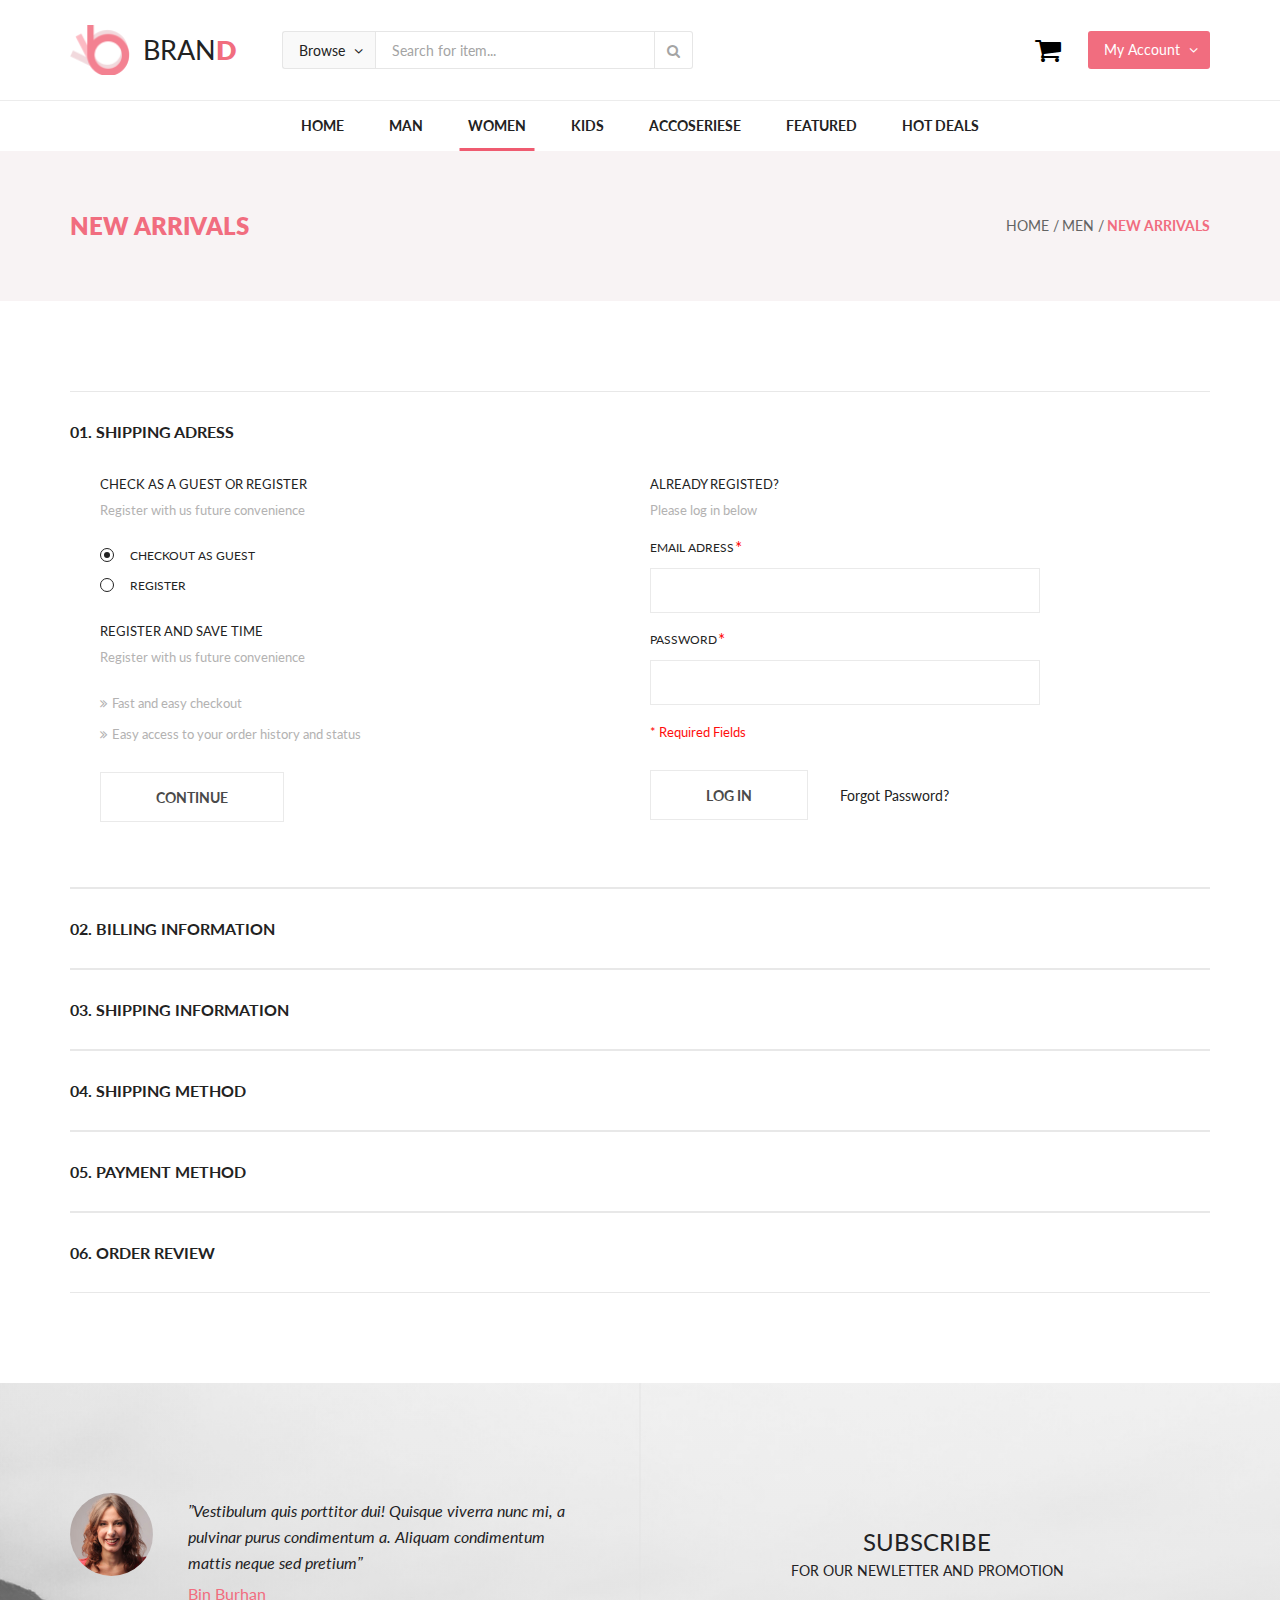
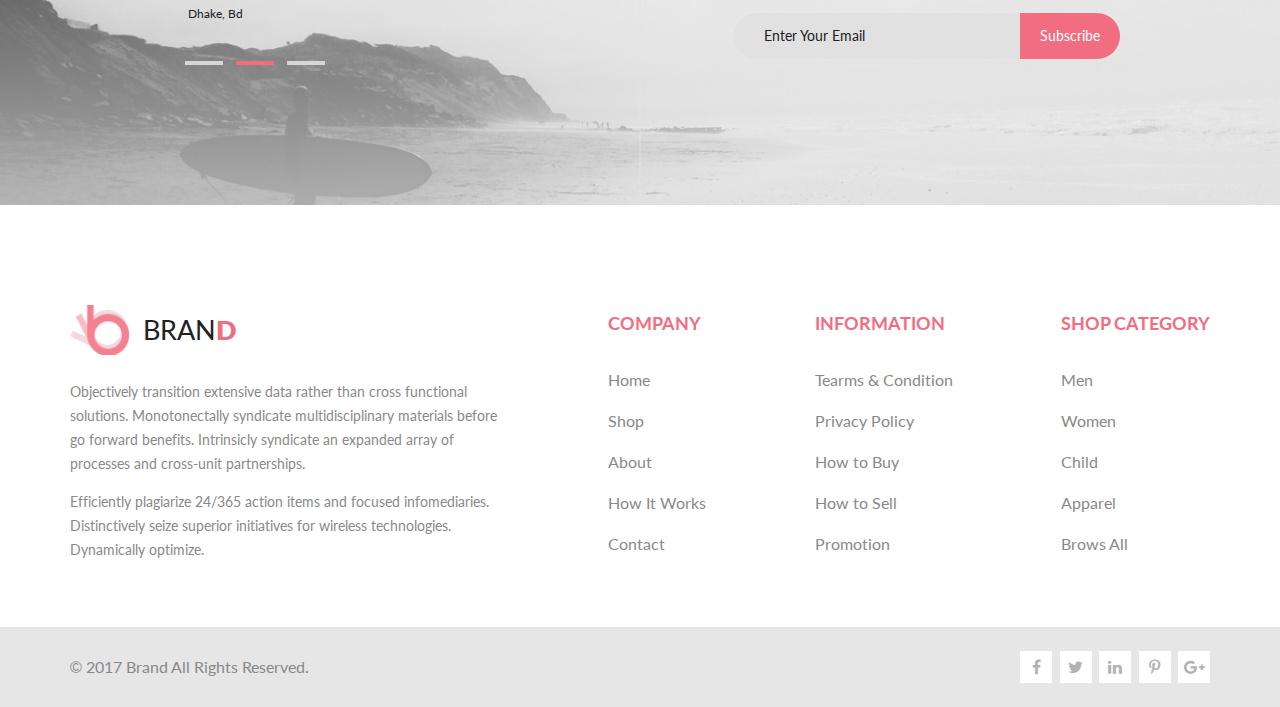
==== commit d2620d49: "Add: Checkout page and styles" ====
--- a/index.html
+++ b/index.html
@@ -7,7 +7,7 @@
 		<meta name="viewport" content="width=device-width, initial-scale=1.0" />
 
 		<!-- Title and SEO -->
-		<title>BRAND - Главная</title>
+		<title>BRAND - Checkout</title>
 		<meta name="description" content="Описание страницы" />
 		<meta name="keywords" content="ключевые слова, фразы" />
 
@@ -48,7 +48,7 @@
 					<nav class="header-nav">
 						<a href="./index.html">Home</a>
 						<a href="./products-man.html">Man</a>
-						<a href="./item-collections.html">Women</a>
+						<a href="./item-collections.html" class="active">Women</a>
 						<a href="#!">Kids</a>
 						<a href="#!">Accoseriese</a>
 						<a href="#!">Featured</a>
@@ -58,282 +58,137 @@
 			</div>
 		</header>
 
-		<main class="main">
-			<section class="main-banner">
-				<div class="container container--relative container--full-height">
-					<div class="main-banner__wrapper">
-						<h1 class="main-banner__title">The brand</h1>
-						<h2 class="main-banner__subtitle">Of luxerious <span>fashion</span></h2>
-					</div>
-				</div>
-			</section>
-
-			<section class="main-categories">
-				<div class="container">
-					<div class="categories-grid">
-						<!-- Categories item -->
-						<div class="categories-grid__item card-1">
-							<img src="./assets/images/main/categories/man-card.jpg" alt="Categories image">
-
-							<div class="categories-grid__item-text">
-								<h4 class="categories-grid__item-subtitle title-4 black">Hot deal</h4>
-								<h3 class="categories-grid__item-title">For men</h3>
-							</div>
-						</div>
-						<!-- //Categories item -->
-
-						<!-- Categories item -->
-						<div class="categories-grid__item card-2">
-							<img src="./assets/images/main/categories/women-card.jpg" alt="Categories image">
-
-							<div class="categories-grid__item-text">
-								<h4 class="categories-grid__item-subtitle title-4 black">30% offer</h4>
-								<h3 class="categories-grid__item-title">Women</h3>
-							</div>
-						</div>
-						<!-- //Categories item -->
-
-						<!-- Categories item -->
-						<div class="categories-grid__item card-3">
-							<img src="./assets/images/main/categories/accesories-card.jpg" alt="Categories image">
-
-							<div class="categories-grid__item-text">
-								<h4 class="categories-grid__item-subtitle title-4 black">Luxirous & Trendy</h4>
-								<h3 class="categories-grid__item-title">Accesories</h3>
-							</div>
-						</div>
-						<!-- //Categories item -->
-
-						<!-- Categories item -->
-						<div class="categories-grid__item card-4">
-							<img src="./assets/images/main/categories/kids-card.jpg" alt="Categories image">
-
-							<div class="categories-grid__item-text">
-								<h4 class="categories-grid__item-subtitle title-4 black">New arrivals</h4>
-								<h3 class="categories-grid__item-title">For kids</h3>
-							</div>
-						</div>
-						<!-- //Categories item -->
-					</div>
-				</div>
-			</section>
-
-			<section class="main-fetured">
-				<div class="container">
-					<h2 class="fetured__title">Featured Items</h2>
-					<span class="fetured__desc">Shop for items based on what we featured in this week</span>
-
-					<ul class="fetured-list">
-						<!-- Collection card -->
-						<li class="product-item">
-							<div class="product-image__wrapper">
-								<img src="./assets/images/main/fetured/feature-card-01.jpg" alt="Collection card 01">
-								<div class="product-image-button__wrapper">
-									<button type="button"><i class="fa fa-shopping-cart" aria-hidden="true"></i>Add to cart</button>
-								</div>
-							</div>
-
-							<div class="product-item__desc">
-								<p class="product-item__title">Mango people T-Shirt</p>
-								<p class="product-item__price">$52.00</p>
-							</div>
-						</li>
-						<!-- //Collection card -->
-
-						<!-- Collection card -->
-						<li class="product-item">
-							<div class="product-image__wrapper">
-								<img src="./assets/images/main/fetured/feature-card-02.jpg" alt="Collection card 01">
-								<div class="product-image-button__wrapper">
-									<button type="button"><i class="fa fa-shopping-cart" aria-hidden="true"></i>Add to cart</button>
-								</div>
-							</div>
-
-							<div class="product-item__desc">
-								<p class="product-item__title">Mango people T-Shirt</p>
-								<p class="product-item__price">$52.00</p>
-							</div>
-						</li>
-						<!-- //Collection card -->
-
-						<!-- Collection card -->
-						<li class="product-item">
-							<div class="product-image__wrapper">
-								<img src="./assets/images/main/fetured/feature-card-03.jpg" alt="Collection card 01">
-								<div class="product-image-button__wrapper">
-									<button type="button"><i class="fa fa-shopping-cart" aria-hidden="true"></i>Add to cart</button>
-								</div>
-							</div>
-
-							<div class="product-item__desc">
-								<p class="product-item__title">Mango people T-Shirt</p>
-								<p class="product-item__price">$52.00</p>
-							</div>
-						</li>
-						<!-- //Collection card -->
-
-						<!-- Collection card -->
-						<li class="product-item">
-							<div class="product-image__wrapper">
-								<img src="./assets/images/main/fetured/feature-card-04.jpg" alt="Collection card 01">
-								<div class="product-image-button__wrapper">
-									<button type="button"><i class="fa fa-shopping-cart" aria-hidden="true"></i>Add to cart</button>
-								</div>
-							</div>
-
-							<div class="product-item__desc">
-								<p class="product-item__title">Mango people T-Shirt</p>
-								<p class="product-item__price">$52.00</p>
-							</div>
-						</li>
-						<!-- //Collection card -->
-
-						<!-- Collection card -->
-						<li class="product-item">
-							<div class="product-image__wrapper">
-								<img src="./assets/images/main/fetured/feature-card-05.jpg" alt="Collection card 01">
-								<div class="product-image-button__wrapper">
-									<button type="button"><i class="fa fa-shopping-cart" aria-hidden="true"></i>Add to cart</button>
-								</div>
-							</div>
-
-							<div class="product-item__desc">
-								<p class="product-item__title">Mango people T-Shirt</p>
-								<p class="product-item__price">$52.00</p>
-							</div>
-						</li>
-						<!-- //Collection card -->
-
-						<!-- Collection card -->
-						<li class="product-item">
-							<div class="product-image__wrapper">
-								<img src="./assets/images/main/fetured/feature-card-06.jpg" alt="Collection card 01">
-								<div class="product-image-button__wrapper">
-									<button type="button"><i class="fa fa-shopping-cart" aria-hidden="true"></i>Add to cart</button>
-								</div>
-							</div>
-
-							<div class="product-item__desc">
-								<p class="product-item__title">Mango people T-Shirt</p>
-								<p class="product-item__price">$52.00</p>
-							</div>
-						</li>
-						<!-- //Collection card -->
-
-						<!-- Collection card -->
-						<li class="product-item">
-							<div class="product-image__wrapper">
-								<img src="./assets/images/main/fetured/feature-card-07.jpg" alt="Collection card 01">
-								<div class="product-image-button__wrapper">
-									<button type="button"><i class="fa fa-shopping-cart" aria-hidden="true"></i>Add to cart</button>
-								</div>
-							</div>
-
-							<div class="product-item__desc">
-								<p class="product-item__title">Mango people T-Shirt</p>
-								<p class="product-item__price">$52.00</p>
-							</div>
-						</li>
-						<!-- //Collection card -->
-
-						<!-- Collection card -->
-						<li class="product-item">
-							<div class="product-image__wrapper">
-								<img src="./assets/images/main/fetured/feature-card-08.jpg" alt="Collection card 01">
-								<div class="product-image-button__wrapper">
-									<button type="button"><i class="fa fa-shopping-cart" aria-hidden="true"></i>Add to cart</button>
-								</div>
-							</div>
-
-							<div class="product-item__desc">
-								<p class="product-item__title">Mango people T-Shirt</p>
-								<p class="product-item__price">$52.00</p>
-							</div>
-						</li>
-						<!-- //Collection card -->
-					</ul>
-
-					<button class="btn btn-primary btn-browse"><span>Browse All Product</span><i class="fa fa-long-arrow-right" aria-hidden="true"></i></button>
-				</div>
-			</section>
-
-			<section class="advantages">
-				<div class="container container--flex">
-					<div class="advantages-left">
-						<div class="advantages-left__wrapper">
-							<p class="advantages-left__text-big">30% <span>Offer</span></p>
-							<p class="advantages-left__text">For women</p>
-						</div>
-					</div>
-
-					<div class="advantages-right">
-						<ul class="advantages-list">
-							<!-- Advatages item -->
-							<li class="advantages-item">
-								<svg class="advantages-item__icon" xmlns="http://www.w3.org/2000/svg" width="45" height="32" viewBox="0 0 45 32">
-									<defs>
-										<style>
-											.cls-1 {
-												fill: #f16d7f;
-												fill-rule: evenodd;
-											}
-										</style>
-									</defs>
-									<path id="truck.svg" class="cls-1" d="M1043.11,2953.42a0.937,0.937,0,0,0-.93.94,0.89,0.89,0,1,1-.89-0.91,0.94,0.94,0,0,0,0-1.88,2.785,2.785,0,1,0,2.75,2.79A0.937,0.937,0,0,0,1043.11,2953.42Zm26.47,0a0.937,0.937,0,0,0-.93.94,0.89,0.89,0,1,1-.89-0.91,0.94,0.94,0,0,0,0-1.88,2.785,2.785,0,1,0,2.75,2.79A0.937,0.937,0,0,0,1069.58,2953.42Zm7.29-12.02-3.56-6.11c-1.22-2.06-2.37-3.27-4.68-3.47a0.875,0.875,0,0,0-.24-0.03h-7.12v-1.91a1.865,1.865,0,0,0-1.85-1.88h-25.56a1.867,1.867,0,0,0-1.86,1.88v23.54a1.874,1.874,0,0,0,1.86,1.88h1.93a5.562,5.562,0,0,0,10.99,0h15.49a5.562,5.562,0,0,0,10.99,0h2.81a0.937,0.937,0,0,0,.93-0.94v-12.49A0.878,0.878,0,0,0,1076.87,2941.4Zm-3.54,3.6a0.937,0.937,0,0,1,.93-0.94h0.88v1.85h-1.81V2945Zm1.26-3.82h-8.53a0.648,0.648,0,0,0-.19-0.02,0.952,0.952,0,0,1-.95-0.96v-3.77h6.9Zm-40.73-11.3h25.56v23.54h-12.64a5.56,5.56,0,0,0-10.99,0h-1.93v-23.54Zm7.43,28.24a3.765,3.765,0,1,1,3.72-3.76A3.747,3.747,0,0,1,1041.29,2958.12Zm26.47,0a3.765,3.765,0,1,1,3.72-3.76A3.747,3.747,0,0,1,1067.76,2958.12Zm5.5-4.7a5.56,5.56,0,0,0-10.99,0h-1v-19.75h6.63a3.366,3.366,0,0,1,2.58.88h-6.49a0.937,0.937,0,0,0-.93.94v4.71a2.84,2.84,0,0,0,2.58,2.83,0.852,0.852,0,0,0,.23.03h6.38a2.8,2.8,0,0,0-.77,1.94v1.85a0.93,0.93,0,0,0,.93.94h2.73v5.63h-1.88Zm-36.58-19.75h19.91a0.94,0.94,0,0,0,0-1.88h-19.91A0.94,0.94,0,0,0,1036.68,2933.67Z" transform="translate(-1032 -2928)"/>
-								</svg>
-
-								<div class="advantages-item-text">
-									<h4 class="advantages-item-text__title">Free Delivery</h4>
-									<p class="advantages-item-text__desc">Worldwide delivery on all. Authorit tively morph next-generation innov tion with extensive models.</p>
-								</div>
-							</li>
-							<!-- //Advatages item -->
-
-							<!-- Advatages item -->
-							<li class="advantages-item">
-								<svg class="advantages-item__icon" xmlns="http://www.w3.org/2000/svg" width="40" height="40" viewBox="0 0 40 40">
-									<defs>
-										<style>
-											.cls-1 {
-												fill: #f16d7f;
-												fill-rule: evenodd;
-											}
-										</style>
-									</defs>
-									<path id="disc.svg" class="cls-1" d="M1056.78,3102.5c-1.89,0-3.46,1.63-3.46,4.56,0.02,2.91,1.57,4.37,3.35,4.37,1.83,0,3.42-1.52,3.42-4.59C1060.09,3104.07,1058.79,3102.5,1056.78,3102.5Zm-0.06,7.74c-1.19,0-1.9-1.41-1.88-3.26,0-1.84.67-3.29,1.88-3.29,1.34,0,1.85,1.47,1.85,3.24C1058.57,3108.85,1057.99,3110.24,1056.72,3110.24Zm-5.95-9.42c0-2.77-1.32-4.34-3.33-4.34-1.89,0-3.46,1.64-3.46,4.54,0.03,2.93,1.57,4.39,3.35,4.39C1049.18,3105.41,1050.77,3103.89,1050.77,3100.82Zm-5.24.14c0-1.84.64-3.29,1.85-3.29,1.34,0,1.85,1.47,1.85,3.24,0,1.93-.58,3.31-1.85,3.31C1046.17,3104.22,1045.48,3102.81,1045.53,3100.96Zm10.08-4.32-8.41,14.75h1.23l8.42-14.75h-1.24Zm12.97,10.33L1072,3104l-3.42-2.97,2.21-3.98-4.2-1.6,0.73-4.5-4.5-.05-0.82-4.49-4.24,1.52-2.29-3.93-3.47,2.9-3.47-2.9-2.29,3.93-4.24-1.52-0.82,4.49-4.5.05,0.74,4.5-4.22,1.6,2.22,3.98L1032,3104l3.42,2.97-2.22,3.98,4.21,1.6-0.73,4.5,4.5,0.05,0.82,4.49,4.24-1.52,2.29,3.93,3.47-2.9,3.47,2.9,2.29-3.93,4.24,1.52,0.82-4.49,4.5-.05-0.74-4.5,4.21-1.6Zm-2.66,3.78-1.46.55,0.25,1.57,0.37,2.28-2.28.02-1.56.02-0.28,1.56-0.42,2.28-2.15-.77-1.47-.53-0.79,1.36-1.16,2-1.76-1.48-1.21-1.01-1.21,1.01-1.76,1.48-1.16-2-0.79-1.36-1.47.53-2.15.76-0.42-2.27-0.29-1.56-1.56-.02-2.28-.02,0.37-2.29,0.26-1.56-1.46-.56-2.14-.81,1.13-2.01,0.76-1.38-1.18-1.03-1.73-1.51,1.73-1.51,1.18-1.03-0.76-1.38-1.12-2.02,2.13-.81,1.46-.56-0.25-1.56-0.38-2.28,2.29-.03,1.56-.01,0.28-1.56,0.42-2.28,2.15,0.77,1.47,0.52,0.79-1.36,1.16-1.99,1.76,1.47,1.21,1.01,1.2-1.01,1.77-1.47,1.16,2,0.79,1.36,1.47-.53,2.15-.77,0.42,2.28,0.28,1.56,1.56,0.01,2.29,0.03-0.37,2.28-0.26,1.57,1.46,0.55,2.13,0.81-1.12,2.02-0.76,1.38,1.18,1.03,1.73,1.51-1.73,1.51-1.18,1.03,0.76,1.38,1.12,2.01Z" transform="translate(-1032 -3084)"/>
-								</svg>
-
-								<div class="advantages-item-text">
-									<h4 class="advantages-item-text__title">Sales & discounts</h4>
-									<p class="advantages-item-text__desc">Worldwide delivery on all. Authorit tively morph next-generation innov tion with extensive models.</p>
-								</div>
-							</li>
-							<!-- //Advatages item -->
-
-							<!-- Advatages item -->
-							<li class="advantages-item">
-								<svg class="advantages-item__icon" xmlns="http://www.w3.org/2000/svg" width="47.06" height="35" viewBox="0 0 47.06 35">
-									<defs>
-										<style>
-											.cls-1 {
-												fill: #f16d7f;
-												fill-rule: evenodd;
-											}
-										</style>
-									</defs>
-									<path id="crpwn.svg" class="cls-1" d="M1070.37,3246.55a4.6,4.6,0,0,0-4.64,4.54,4.438,4.438,0,0,0,1.56,3.37l-5.87,2.06-8.34-9.7a4.544,4.544,0,0,0,3.1-4.26,4.646,4.646,0,1,0-6.25,4.25l-8.35,9.71-5.86-2.06a4.472,4.472,0,0,0,1.56-3.37,4.652,4.652,0,1,0-5.75,4.4v12.32a1.027,1.027,0,0,0,.05.24,1.6,1.6,0,0,0-.05.39c0,4.42,17.93,4.55,19.97,4.55s19.97-.13,19.97-4.55a1.6,1.6,0,0,0-.05-0.39,1.027,1.027,0,0,0,.05-0.24v-12.32A4.524,4.524,0,0,0,1070.37,3246.55Zm-21.22-3.99a2.386,2.386,0,1,1,2.39,2.33A2.367,2.367,0,0,1,1049.15,3242.56Zm-7.59,16.31a1.141,1.141,0,0,0,1.24-.34l8.7-10.11,8.7,10.11a1.152,1.152,0,0,0,1.25.34l7.76-2.73v9.95c-4.89-2.12-16.12-2.2-17.71-2.2s-12.82.08-17.71,2.2v-9.96Zm9.94,11.91c-8.7,0-14.25-1.01-16.56-1.87a4.748,4.748,0,0,1-1-.47c0.73-.52,3.07-1.24,6.97-1.74a93.757,93.757,0,0,1,21.18,0c3.91,0.5,6.25,1.22,6.97,1.74a4,4,0,0,1-.99.47C1065.76,3269.77,1060.21,3270.78,1051.5,3270.78Zm-21.25-19.69a2.385,2.385,0,1,1,2.39,2.34A2.365,2.365,0,0,1,1030.25,3251.09Zm40.12,2.34a2.336,2.336,0,1,1,2.39-2.34A2.365,2.365,0,0,1,1070.37,3253.43Z" transform="translate(-1027.97 -3238)"/>
-								</svg>
-
-								<div class="advantages-item-text">
-									<h4 class="advantages-item-text__title">Quality assurance</h4>
-									<p class="advantages-item-text__desc">Worldwide delivery on all. Authorit tively morph next-generation innov tion with extensive models.</p>
-								</div>
-							</li>
-							<!-- //Advatages item -->
-						</ul>
-					</div>
-				</div>
-			</section>
+		<section class="filter-section">
+			<div class="container container--flex">
+				<h2 class="filter-section__title title-2">New arrivals</h2>
+
+				<div class="filter-select">
+					<span class="filter-select__item">Home</span>
+					<span class="filter-select__item">Men</span>
+					<span class="filter-select__item active">New arrivals</span>
+				</div>
+			</div>
+		</section>
+
+		<main class="checkout">
+			<div class="container">
+				<!-- Checkout step -->
+				<div class="checkout-step active">
+					<h3 class="checkout-step__title">01. Shipping adress</h3>
+
+					<div class="checkout-forms">
+						<form class="checkout-form" action="">
+							<fieldset class="checkout-fieldset checkout-fieldset--radio">
+								<legend>Check as a guest or register</legend>
+								<span>Register with us future convenience</span>
+
+								<label><input type="radio" class="visually-hidden" name="user-type" value="user-guest" checked>Checkout as guest</label>
+								<label><input type="radio" class="visually-hidden" name="user-type" value="user-register">Register</label>
+							</fieldset>
+
+							<fieldset class="checkout-fieldset checkout-fieldset--list">
+								<legend>Register and save time</legend>
+								<span>Register with us future convenience</span>
+
+								<ul>
+									<li><i class="fa fa-angle-double-right" aria-hidden="true"></i>Fast and easy checkout</li>
+									<li><i class="fa fa-angle-double-right" aria-hidden="true"></i>Easy access to your order history and status</li>
+								</ul>
+							</fieldset>
+
+							<input type="submit" value="Continue">
+						</form>
+
+						<form class="checkout-form" action="">
+							<fieldset class="checkout-fieldset checkout-fieldset--input">
+								<legend>Already registed?</legend>
+								<span>Please log in below</span>
+
+								<label>
+									<span>Email adress</span>
+									<input type="email" name="user-type" required>
+								</label>
+								<label>
+									<span>Password</span>
+									<input type="password" name="user-type" required>
+								</label>
+
+								<span class="checkout-fieldset__desc">* Required Fields</span>
+							</fieldset>
+
+							<input type="submit" value="Log In">
+							<a href="#!" class="forgot-password">Forgot Password?</a>
+						</form>
+					</div>
+				</div>
+				<!-- //Checkout step -->
+
+				<!-- Checkout step -->
+				<div class="checkout-step">
+					<h3 class="checkout-step__title">02. Billing information</h3>
+
+					<div class="checkout-forms">
+						<form class="checkout-form" action="">
+							<fieldset class="checkout-fieldset checkout-fieldset--radio">
+								<legend>Check as a guest or register</legend>
+								<span>Register with us future convenience</span>
+
+								<label><input type="radio" class="visually-hidden" name="user-type" value="user-guest" checked>Checkout as guest</label>
+								<label><input type="radio" class="visually-hidden" name="user-type" value="user-register">Register</label>
+							</fieldset>
+
+							<fieldset class="checkout-fieldset checkout-fieldset--list">
+								<legend>Register and save time</legend>
+								<span>Register with us future convenience</span>
+
+								<ul>
+									<li><i class="fa fa-angle-double-right" aria-hidden="true"></i>Fast and easy checkout</li>
+									<li><i class="fa fa-angle-double-right" aria-hidden="true"></i>Easy access to your order history and status</li>
+								</ul>
+							</fieldset>
+
+							<input type="submit" value="Continue">
+						</form>
+					</div>
+				</div>
+				<!-- //Checkout step -->
+
+				<!-- Checkout step -->
+				<div class="checkout-step">
+					<h3 class="checkout-step__title">03. Shipping information</h3>
+
+					<div class="checkout-forms">
+					</div>
+				</div>
+				<!-- //Checkout step -->
+
+				<!-- Checkout step -->
+				<div class="checkout-step">
+					<h3 class="checkout-step__title">04. Shipping method</h3>
+
+					<div class="checkout-forms">
+					</div>
+				</div>
+				<!-- //Checkout step -->
+
+				<!-- Checkout step -->
+				<div class="checkout-step">
+					<h3 class="checkout-step__title">05. Payment method</h3>
+
+					<div class="checkout-forms">
+					</div>
+				</div>
+				<!-- //Checkout step -->
+
+				<!-- Checkout step -->
+				<div class="checkout-step">
+					<h3 class="checkout-step__title">06. Order review</h3>
+
+					<div class="checkout-forms">
+					</div>
+				</div>
+				<!-- //Checkout step -->
+			</div>
 		</main>
 
 		<section class="cta">
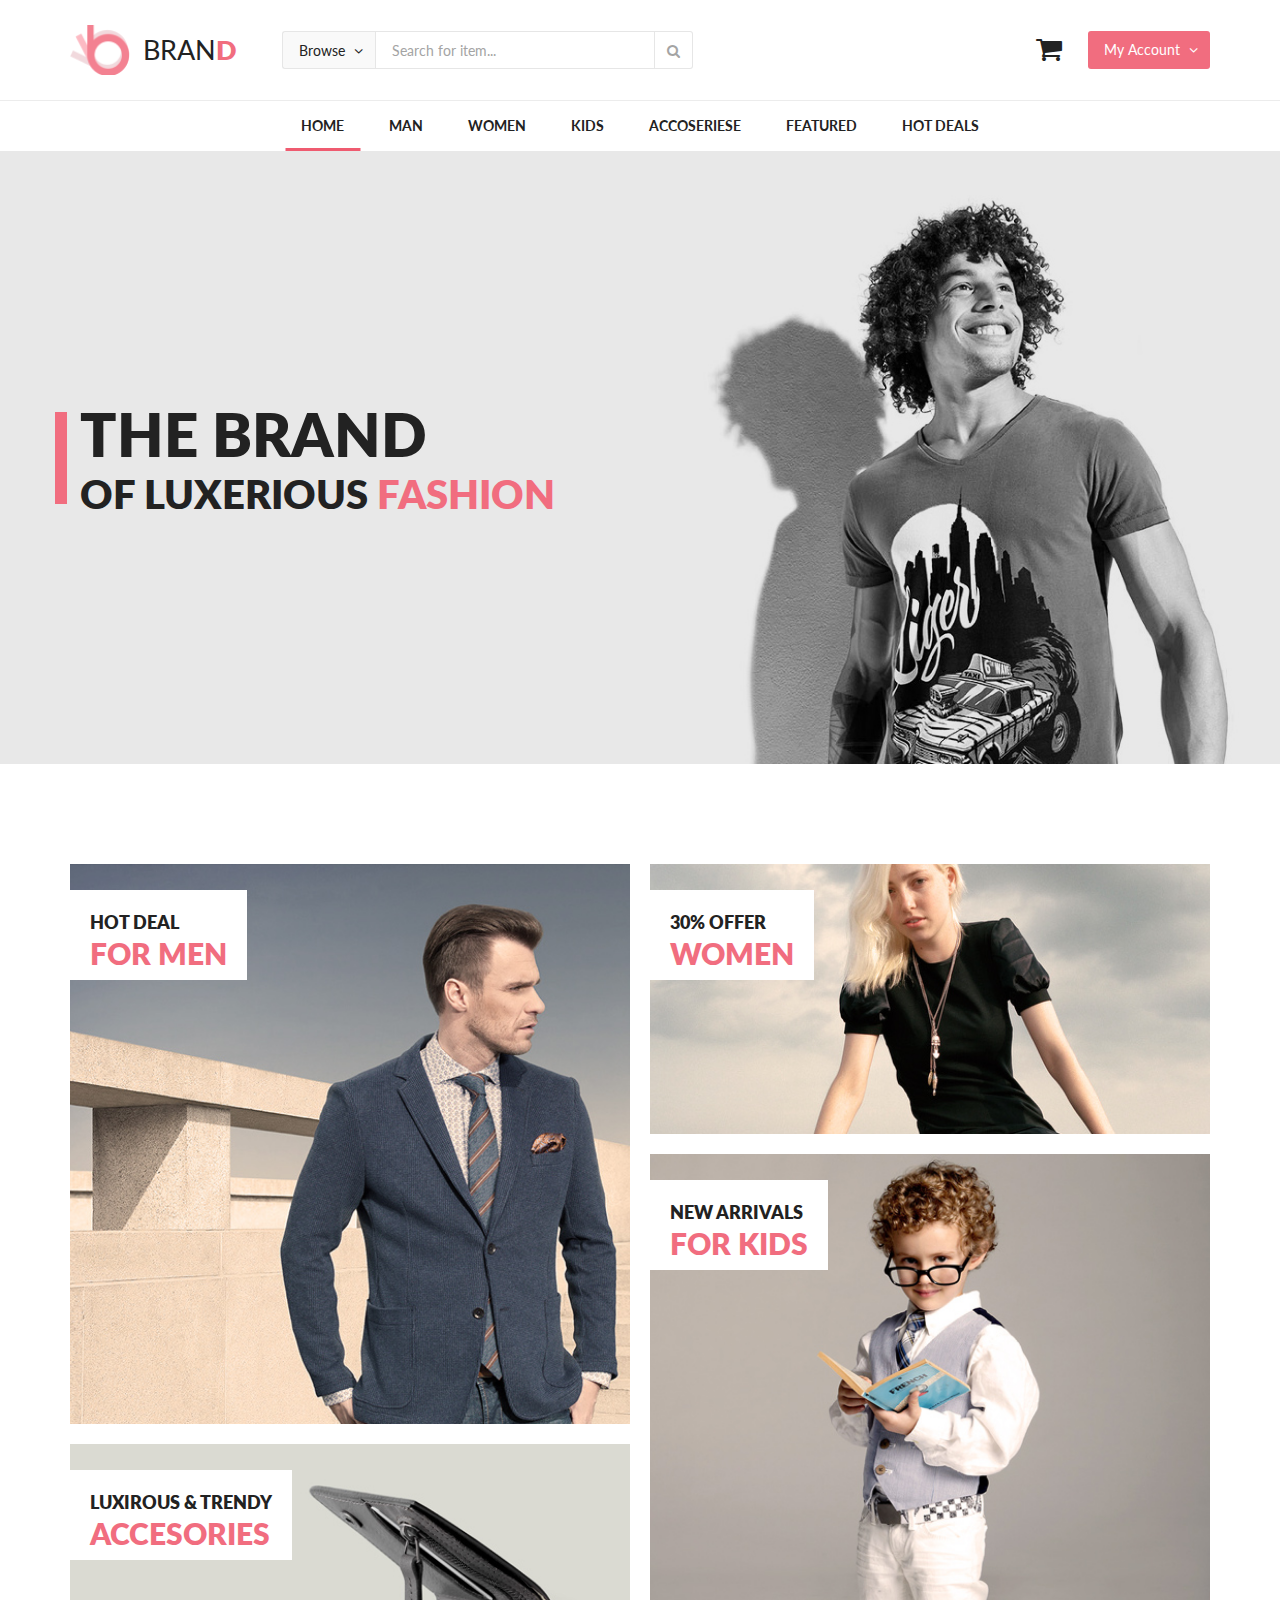
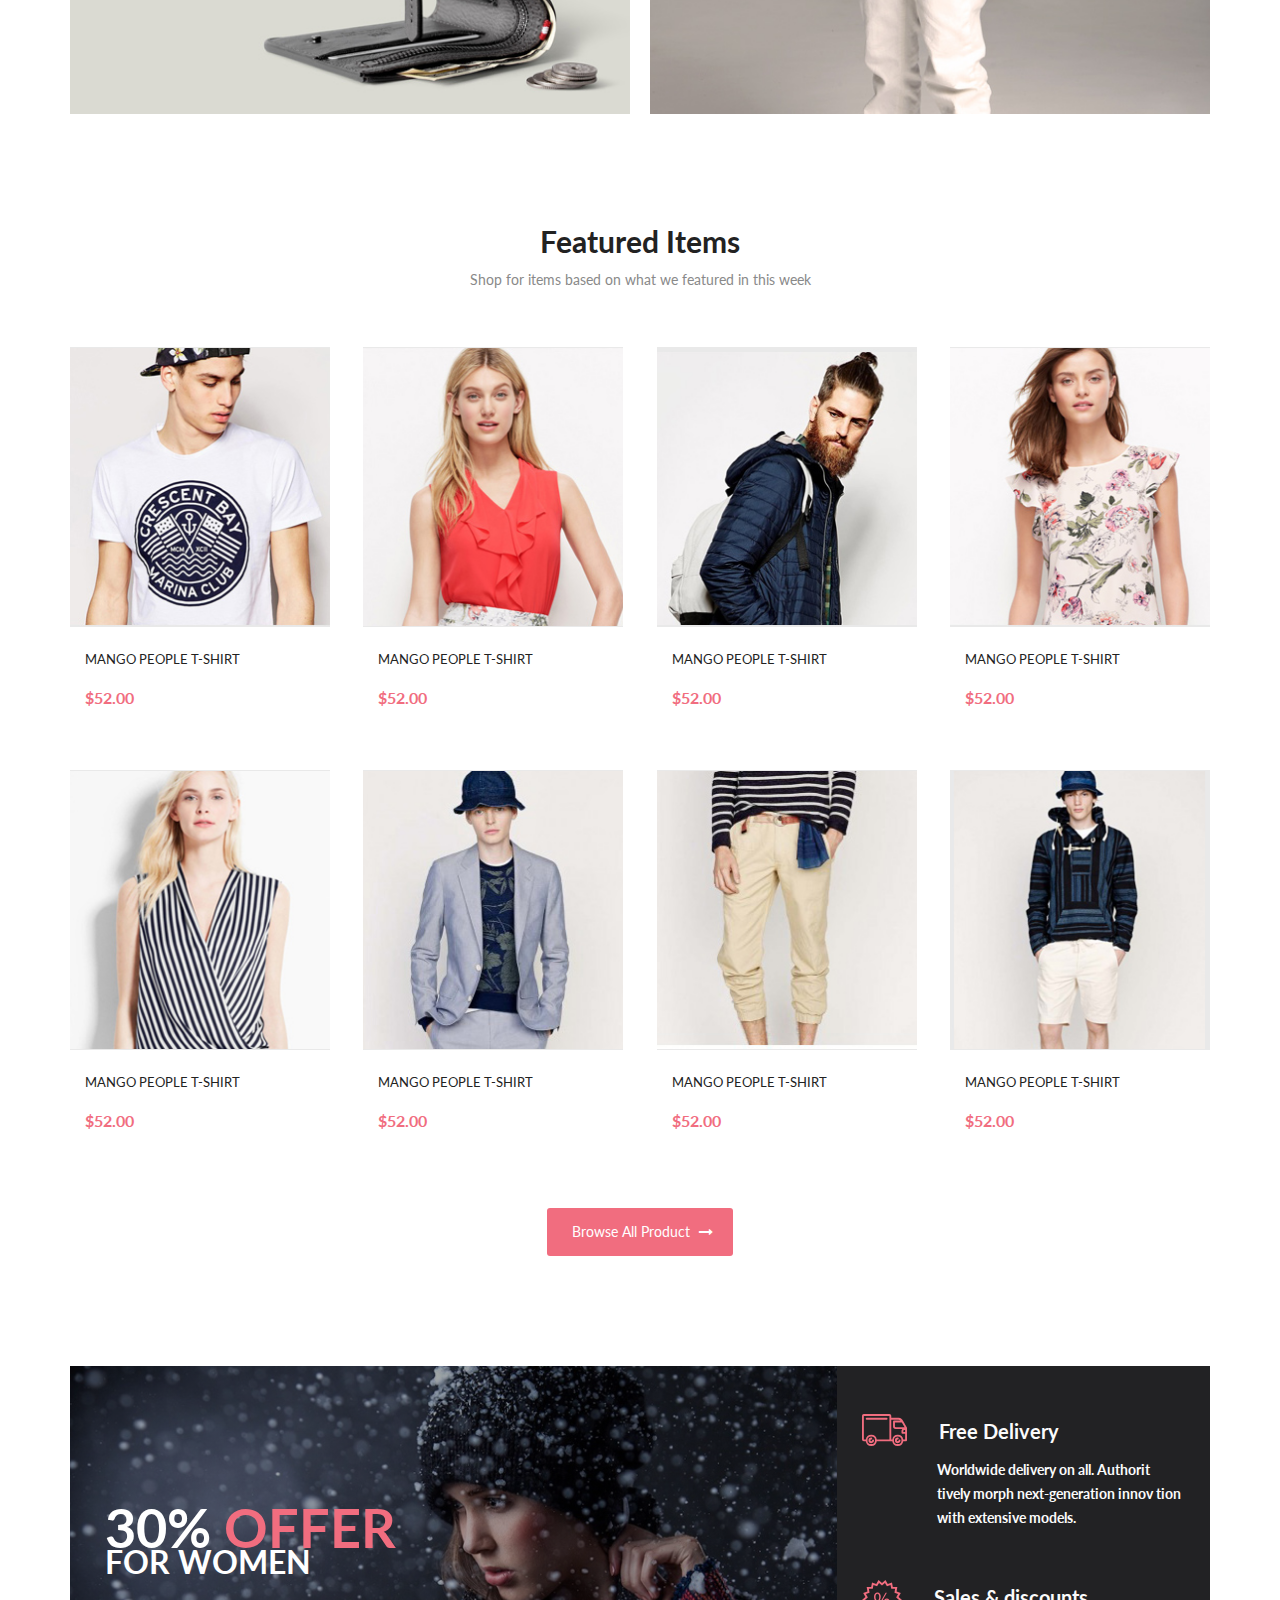
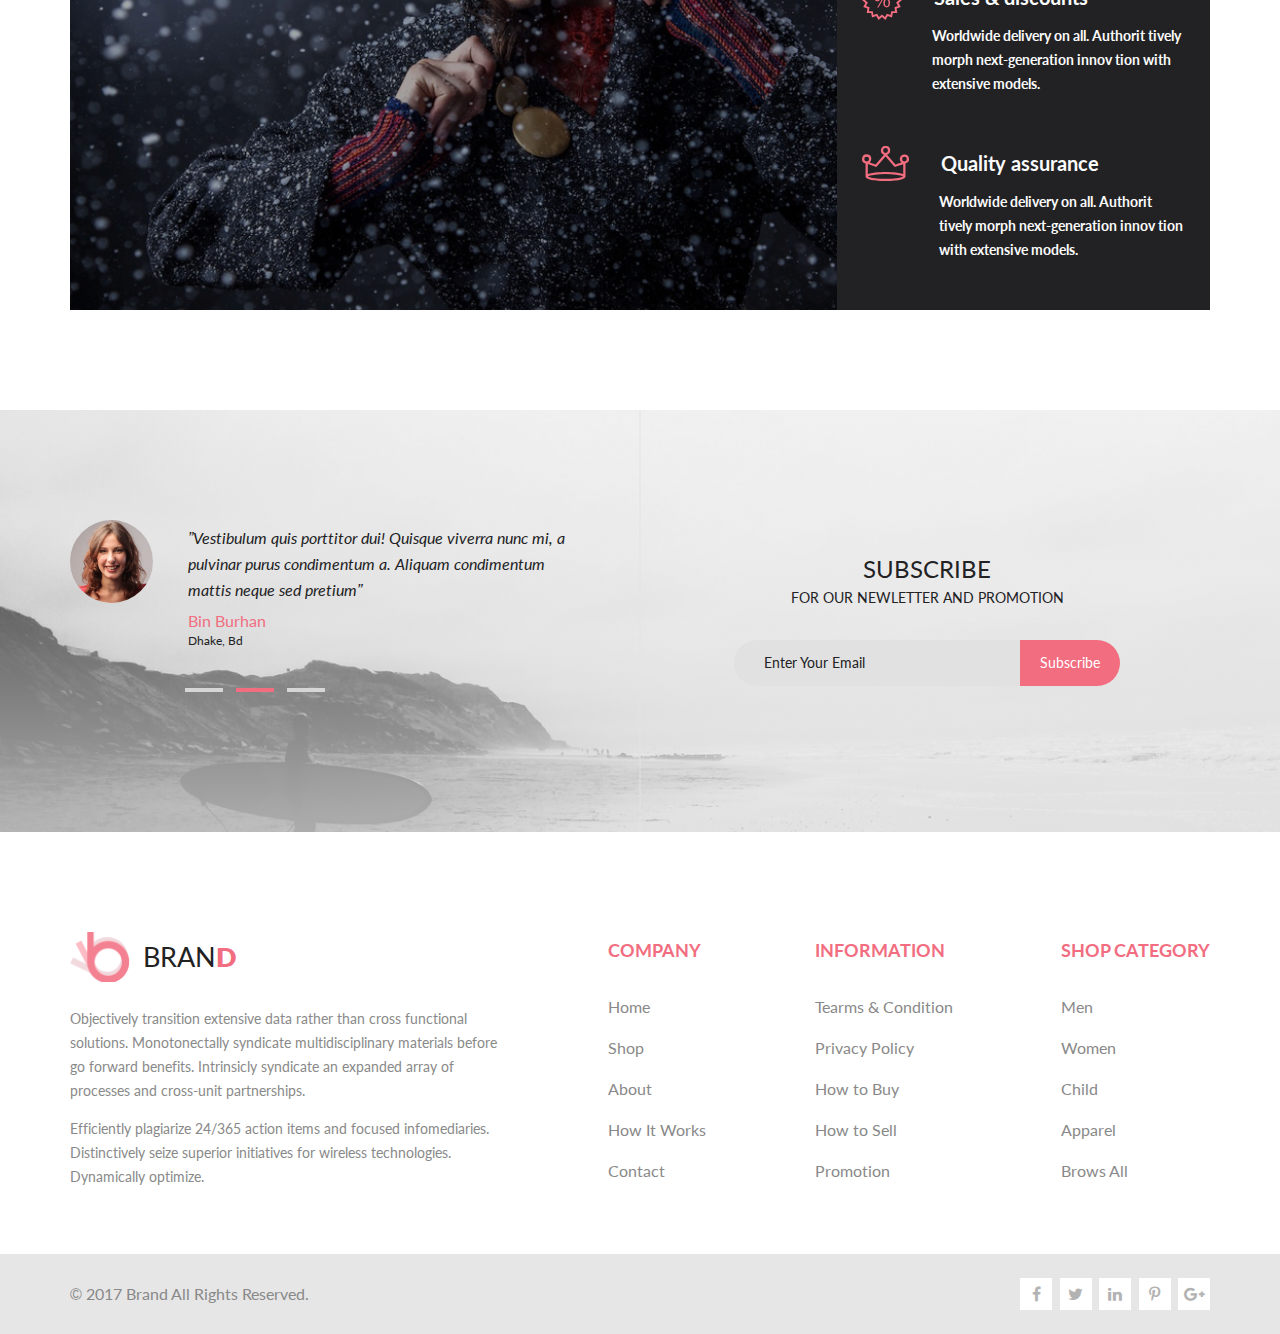
==== commit 7930d9d0: "Fix: links and names page" ====
--- a/index.html
+++ b/index.html
@@ -7,7 +7,7 @@
 		<meta name="viewport" content="width=device-width, initial-scale=1.0" />
 
 		<!-- Title and SEO -->
-		<title>BRAND - Checkout</title>
+		<title>BRAND - Главная</title>
 		<meta name="description" content="Описание страницы" />
 		<meta name="keywords" content="ключевые слова, фразы" />
 
@@ -38,7 +38,7 @@
 						<button class="btn btn-icon btn-search"><i class="fa fa-search" aria-hidden="true"></i></button>
 					</div>
 
-					<button class="header-cart btn btn-icon"><i class="fa fa-shopping-cart fa-2x" aria-hidden="true"></i></button>
+					<a href="./checkout.html" class="header-cart"><i class="fa fa-shopping-cart fa-2x" aria-hidden="true"></i></a>
 					<button class="btn btn-primary btn-dropdown"><span>My Account</span><i class="fa fa-angle-down" aria-hidden="true"></i></button>
 				</div>
 			</div>
@@ -46,9 +46,9 @@
 			<div class="header-bottom">
 				<div class="container">
 					<nav class="header-nav">
-						<a href="./index.html">Home</a>
+						<a href="./index.html" class="active">Home</a>
 						<a href="./products-man.html">Man</a>
-						<a href="./item-collections.html" class="active">Women</a>
+						<a href="./item-collections.html">Women</a>
 						<a href="#!">Kids</a>
 						<a href="#!">Accoseriese</a>
 						<a href="#!">Featured</a>
@@ -58,137 +58,282 @@
 			</div>
 		</header>
 
-		<section class="filter-section">
-			<div class="container container--flex">
-				<h2 class="filter-section__title title-2">New arrivals</h2>
-
-				<div class="filter-select">
-					<span class="filter-select__item">Home</span>
-					<span class="filter-select__item">Men</span>
-					<span class="filter-select__item active">New arrivals</span>
-				</div>
-			</div>
-		</section>
-
-		<main class="checkout">
-			<div class="container">
-				<!-- Checkout step -->
-				<div class="checkout-step active">
-					<h3 class="checkout-step__title">01. Shipping adress</h3>
-
-					<div class="checkout-forms">
-						<form class="checkout-form" action="">
-							<fieldset class="checkout-fieldset checkout-fieldset--radio">
-								<legend>Check as a guest or register</legend>
-								<span>Register with us future convenience</span>
-
-								<label><input type="radio" class="visually-hidden" name="user-type" value="user-guest" checked>Checkout as guest</label>
-								<label><input type="radio" class="visually-hidden" name="user-type" value="user-register">Register</label>
-							</fieldset>
-
-							<fieldset class="checkout-fieldset checkout-fieldset--list">
-								<legend>Register and save time</legend>
-								<span>Register with us future convenience</span>
-
-								<ul>
-									<li><i class="fa fa-angle-double-right" aria-hidden="true"></i>Fast and easy checkout</li>
-									<li><i class="fa fa-angle-double-right" aria-hidden="true"></i>Easy access to your order history and status</li>
-								</ul>
-							</fieldset>
-
-							<input type="submit" value="Continue">
-						</form>
-
-						<form class="checkout-form" action="">
-							<fieldset class="checkout-fieldset checkout-fieldset--input">
-								<legend>Already registed?</legend>
-								<span>Please log in below</span>
-
-								<label>
-									<span>Email adress</span>
-									<input type="email" name="user-type" required>
-								</label>
-								<label>
-									<span>Password</span>
-									<input type="password" name="user-type" required>
-								</label>
-
-								<span class="checkout-fieldset__desc">* Required Fields</span>
-							</fieldset>
-
-							<input type="submit" value="Log In">
-							<a href="#!" class="forgot-password">Forgot Password?</a>
-						</form>
-					</div>
-				</div>
-				<!-- //Checkout step -->
-
-				<!-- Checkout step -->
-				<div class="checkout-step">
-					<h3 class="checkout-step__title">02. Billing information</h3>
-
-					<div class="checkout-forms">
-						<form class="checkout-form" action="">
-							<fieldset class="checkout-fieldset checkout-fieldset--radio">
-								<legend>Check as a guest or register</legend>
-								<span>Register with us future convenience</span>
-
-								<label><input type="radio" class="visually-hidden" name="user-type" value="user-guest" checked>Checkout as guest</label>
-								<label><input type="radio" class="visually-hidden" name="user-type" value="user-register">Register</label>
-							</fieldset>
-
-							<fieldset class="checkout-fieldset checkout-fieldset--list">
-								<legend>Register and save time</legend>
-								<span>Register with us future convenience</span>
-
-								<ul>
-									<li><i class="fa fa-angle-double-right" aria-hidden="true"></i>Fast and easy checkout</li>
-									<li><i class="fa fa-angle-double-right" aria-hidden="true"></i>Easy access to your order history and status</li>
-								</ul>
-							</fieldset>
-
-							<input type="submit" value="Continue">
-						</form>
-					</div>
-				</div>
-				<!-- //Checkout step -->
-
-				<!-- Checkout step -->
-				<div class="checkout-step">
-					<h3 class="checkout-step__title">03. Shipping information</h3>
-
-					<div class="checkout-forms">
-					</div>
-				</div>
-				<!-- //Checkout step -->
-
-				<!-- Checkout step -->
-				<div class="checkout-step">
-					<h3 class="checkout-step__title">04. Shipping method</h3>
-
-					<div class="checkout-forms">
-					</div>
-				</div>
-				<!-- //Checkout step -->
-
-				<!-- Checkout step -->
-				<div class="checkout-step">
-					<h3 class="checkout-step__title">05. Payment method</h3>
-
-					<div class="checkout-forms">
-					</div>
-				</div>
-				<!-- //Checkout step -->
-
-				<!-- Checkout step -->
-				<div class="checkout-step">
-					<h3 class="checkout-step__title">06. Order review</h3>
-
-					<div class="checkout-forms">
-					</div>
-				</div>
-				<!-- //Checkout step -->
-			</div>
+		<main class="main">
+			<section class="main-banner">
+				<div class="container container--relative container--full-height">
+					<div class="main-banner__wrapper">
+						<h1 class="main-banner__title">The brand</h1>
+						<h2 class="main-banner__subtitle">Of luxerious <span>fashion</span></h2>
+					</div>
+				</div>
+			</section>
+
+			<section class="main-categories">
+				<div class="container">
+					<div class="categories-grid">
+						<!-- Categories item -->
+						<div class="categories-grid__item card-1">
+							<img src="./assets/images/main/categories/man-card.jpg" alt="Categories image">
+
+							<div class="categories-grid__item-text">
+								<h4 class="categories-grid__item-subtitle title-4 black">Hot deal</h4>
+								<h3 class="categories-grid__item-title">For men</h3>
+							</div>
+						</div>
+						<!-- //Categories item -->
+
+						<!-- Categories item -->
+						<div class="categories-grid__item card-2">
+							<img src="./assets/images/main/categories/women-card.jpg" alt="Categories image">
+
+							<div class="categories-grid__item-text">
+								<h4 class="categories-grid__item-subtitle title-4 black">30% offer</h4>
+								<h3 class="categories-grid__item-title">Women</h3>
+							</div>
+						</div>
+						<!-- //Categories item -->
+
+						<!-- Categories item -->
+						<div class="categories-grid__item card-3">
+							<img src="./assets/images/main/categories/accesories-card.jpg" alt="Categories image">
+
+							<div class="categories-grid__item-text">
+								<h4 class="categories-grid__item-subtitle title-4 black">Luxirous & Trendy</h4>
+								<h3 class="categories-grid__item-title">Accesories</h3>
+							</div>
+						</div>
+						<!-- //Categories item -->
+
+						<!-- Categories item -->
+						<div class="categories-grid__item card-4">
+							<img src="./assets/images/main/categories/kids-card.jpg" alt="Categories image">
+
+							<div class="categories-grid__item-text">
+								<h4 class="categories-grid__item-subtitle title-4 black">New arrivals</h4>
+								<h3 class="categories-grid__item-title">For kids</h3>
+							</div>
+						</div>
+						<!-- //Categories item -->
+					</div>
+				</div>
+			</section>
+
+			<section class="main-fetured">
+				<div class="container">
+					<h2 class="fetured__title">Featured Items</h2>
+					<span class="fetured__desc">Shop for items based on what we featured in this week</span>
+
+					<ul class="fetured-list">
+						<!-- Collection card -->
+						<li class="product-item">
+							<div class="product-image__wrapper">
+								<img src="./assets/images/main/fetured/feature-card-01.jpg" alt="Collection card 01">
+								<div class="product-image-button__wrapper">
+									<button type="button"><i class="fa fa-shopping-cart" aria-hidden="true"></i>Add to cart</button>
+								</div>
+							</div>
+
+							<div class="product-item__desc">
+								<p class="product-item__title">Mango people T-Shirt</p>
+								<p class="product-item__price">$52.00</p>
+							</div>
+						</li>
+						<!-- //Collection card -->
+
+						<!-- Collection card -->
+						<li class="product-item">
+							<div class="product-image__wrapper">
+								<img src="./assets/images/main/fetured/feature-card-02.jpg" alt="Collection card 01">
+								<div class="product-image-button__wrapper">
+									<button type="button"><i class="fa fa-shopping-cart" aria-hidden="true"></i>Add to cart</button>
+								</div>
+							</div>
+
+							<div class="product-item__desc">
+								<p class="product-item__title">Mango people T-Shirt</p>
+								<p class="product-item__price">$52.00</p>
+							</div>
+						</li>
+						<!-- //Collection card -->
+
+						<!-- Collection card -->
+						<li class="product-item">
+							<div class="product-image__wrapper">
+								<img src="./assets/images/main/fetured/feature-card-03.jpg" alt="Collection card 01">
+								<div class="product-image-button__wrapper">
+									<button type="button"><i class="fa fa-shopping-cart" aria-hidden="true"></i>Add to cart</button>
+								</div>
+							</div>
+
+							<div class="product-item__desc">
+								<p class="product-item__title">Mango people T-Shirt</p>
+								<p class="product-item__price">$52.00</p>
+							</div>
+						</li>
+						<!-- //Collection card -->
+
+						<!-- Collection card -->
+						<li class="product-item">
+							<div class="product-image__wrapper">
+								<img src="./assets/images/main/fetured/feature-card-04.jpg" alt="Collection card 01">
+								<div class="product-image-button__wrapper">
+									<button type="button"><i class="fa fa-shopping-cart" aria-hidden="true"></i>Add to cart</button>
+								</div>
+							</div>
+
+							<div class="product-item__desc">
+								<p class="product-item__title">Mango people T-Shirt</p>
+								<p class="product-item__price">$52.00</p>
+							</div>
+						</li>
+						<!-- //Collection card -->
+
+						<!-- Collection card -->
+						<li class="product-item">
+							<div class="product-image__wrapper">
+								<img src="./assets/images/main/fetured/feature-card-05.jpg" alt="Collection card 01">
+								<div class="product-image-button__wrapper">
+									<button type="button"><i class="fa fa-shopping-cart" aria-hidden="true"></i>Add to cart</button>
+								</div>
+							</div>
+
+							<div class="product-item__desc">
+								<p class="product-item__title">Mango people T-Shirt</p>
+								<p class="product-item__price">$52.00</p>
+							</div>
+						</li>
+						<!-- //Collection card -->
+
+						<!-- Collection card -->
+						<li class="product-item">
+							<div class="product-image__wrapper">
+								<img src="./assets/images/main/fetured/feature-card-06.jpg" alt="Collection card 01">
+								<div class="product-image-button__wrapper">
+									<button type="button"><i class="fa fa-shopping-cart" aria-hidden="true"></i>Add to cart</button>
+								</div>
+							</div>
+
+							<div class="product-item__desc">
+								<p class="product-item__title">Mango people T-Shirt</p>
+								<p class="product-item__price">$52.00</p>
+							</div>
+						</li>
+						<!-- //Collection card -->
+
+						<!-- Collection card -->
+						<li class="product-item">
+							<div class="product-image__wrapper">
+								<img src="./assets/images/main/fetured/feature-card-07.jpg" alt="Collection card 01">
+								<div class="product-image-button__wrapper">
+									<button type="button"><i class="fa fa-shopping-cart" aria-hidden="true"></i>Add to cart</button>
+								</div>
+							</div>
+
+							<div class="product-item__desc">
+								<p class="product-item__title">Mango people T-Shirt</p>
+								<p class="product-item__price">$52.00</p>
+							</div>
+						</li>
+						<!-- //Collection card -->
+
+						<!-- Collection card -->
+						<li class="product-item">
+							<div class="product-image__wrapper">
+								<img src="./assets/images/main/fetured/feature-card-08.jpg" alt="Collection card 01">
+								<div class="product-image-button__wrapper">
+									<button type="button"><i class="fa fa-shopping-cart" aria-hidden="true"></i>Add to cart</button>
+								</div>
+							</div>
+
+							<div class="product-item__desc">
+								<p class="product-item__title">Mango people T-Shirt</p>
+								<p class="product-item__price">$52.00</p>
+							</div>
+						</li>
+						<!-- //Collection card -->
+					</ul>
+
+					<button class="btn btn-primary btn-browse"><span>Browse All Product</span><i class="fa fa-long-arrow-right" aria-hidden="true"></i></button>
+				</div>
+			</section>
+
+			<section class="advantages">
+				<div class="container container--flex">
+					<div class="advantages-left">
+						<div class="advantages-left__wrapper">
+							<p class="advantages-left__text-big">30% <span>Offer</span></p>
+							<p class="advantages-left__text">For women</p>
+						</div>
+					</div>
+
+					<div class="advantages-right">
+						<ul class="advantages-list">
+							<!-- Advatages item -->
+							<li class="advantages-item">
+								<svg class="advantages-item__icon" xmlns="http://www.w3.org/2000/svg" width="45" height="32" viewBox="0 0 45 32">
+									<defs>
+										<style>
+											.cls-1 {
+												fill: #f16d7f;
+												fill-rule: evenodd;
+											}
+										</style>
+									</defs>
+									<path id="truck.svg" class="cls-1" d="M1043.11,2953.42a0.937,0.937,0,0,0-.93.94,0.89,0.89,0,1,1-.89-0.91,0.94,0.94,0,0,0,0-1.88,2.785,2.785,0,1,0,2.75,2.79A0.937,0.937,0,0,0,1043.11,2953.42Zm26.47,0a0.937,0.937,0,0,0-.93.94,0.89,0.89,0,1,1-.89-0.91,0.94,0.94,0,0,0,0-1.88,2.785,2.785,0,1,0,2.75,2.79A0.937,0.937,0,0,0,1069.58,2953.42Zm7.29-12.02-3.56-6.11c-1.22-2.06-2.37-3.27-4.68-3.47a0.875,0.875,0,0,0-.24-0.03h-7.12v-1.91a1.865,1.865,0,0,0-1.85-1.88h-25.56a1.867,1.867,0,0,0-1.86,1.88v23.54a1.874,1.874,0,0,0,1.86,1.88h1.93a5.562,5.562,0,0,0,10.99,0h15.49a5.562,5.562,0,0,0,10.99,0h2.81a0.937,0.937,0,0,0,.93-0.94v-12.49A0.878,0.878,0,0,0,1076.87,2941.4Zm-3.54,3.6a0.937,0.937,0,0,1,.93-0.94h0.88v1.85h-1.81V2945Zm1.26-3.82h-8.53a0.648,0.648,0,0,0-.19-0.02,0.952,0.952,0,0,1-.95-0.96v-3.77h6.9Zm-40.73-11.3h25.56v23.54h-12.64a5.56,5.56,0,0,0-10.99,0h-1.93v-23.54Zm7.43,28.24a3.765,3.765,0,1,1,3.72-3.76A3.747,3.747,0,0,1,1041.29,2958.12Zm26.47,0a3.765,3.765,0,1,1,3.72-3.76A3.747,3.747,0,0,1,1067.76,2958.12Zm5.5-4.7a5.56,5.56,0,0,0-10.99,0h-1v-19.75h6.63a3.366,3.366,0,0,1,2.58.88h-6.49a0.937,0.937,0,0,0-.93.94v4.71a2.84,2.84,0,0,0,2.58,2.83,0.852,0.852,0,0,0,.23.03h6.38a2.8,2.8,0,0,0-.77,1.94v1.85a0.93,0.93,0,0,0,.93.94h2.73v5.63h-1.88Zm-36.58-19.75h19.91a0.94,0.94,0,0,0,0-1.88h-19.91A0.94,0.94,0,0,0,1036.68,2933.67Z" transform="translate(-1032 -2928)"/>
+								</svg>
+
+								<div class="advantages-item-text">
+									<h4 class="advantages-item-text__title">Free Delivery</h4>
+									<p class="advantages-item-text__desc">Worldwide delivery on all. Authorit tively morph next-generation innov tion with extensive models.</p>
+								</div>
+							</li>
+							<!-- //Advatages item -->
+
+							<!-- Advatages item -->
+							<li class="advantages-item">
+								<svg class="advantages-item__icon" xmlns="http://www.w3.org/2000/svg" width="40" height="40" viewBox="0 0 40 40">
+									<defs>
+										<style>
+											.cls-1 {
+												fill: #f16d7f;
+												fill-rule: evenodd;
+											}
+										</style>
+									</defs>
+									<path id="disc.svg" class="cls-1" d="M1056.78,3102.5c-1.89,0-3.46,1.63-3.46,4.56,0.02,2.91,1.57,4.37,3.35,4.37,1.83,0,3.42-1.52,3.42-4.59C1060.09,3104.07,1058.79,3102.5,1056.78,3102.5Zm-0.06,7.74c-1.19,0-1.9-1.41-1.88-3.26,0-1.84.67-3.29,1.88-3.29,1.34,0,1.85,1.47,1.85,3.24C1058.57,3108.85,1057.99,3110.24,1056.72,3110.24Zm-5.95-9.42c0-2.77-1.32-4.34-3.33-4.34-1.89,0-3.46,1.64-3.46,4.54,0.03,2.93,1.57,4.39,3.35,4.39C1049.18,3105.41,1050.77,3103.89,1050.77,3100.82Zm-5.24.14c0-1.84.64-3.29,1.85-3.29,1.34,0,1.85,1.47,1.85,3.24,0,1.93-.58,3.31-1.85,3.31C1046.17,3104.22,1045.48,3102.81,1045.53,3100.96Zm10.08-4.32-8.41,14.75h1.23l8.42-14.75h-1.24Zm12.97,10.33L1072,3104l-3.42-2.97,2.21-3.98-4.2-1.6,0.73-4.5-4.5-.05-0.82-4.49-4.24,1.52-2.29-3.93-3.47,2.9-3.47-2.9-2.29,3.93-4.24-1.52-0.82,4.49-4.5.05,0.74,4.5-4.22,1.6,2.22,3.98L1032,3104l3.42,2.97-2.22,3.98,4.21,1.6-0.73,4.5,4.5,0.05,0.82,4.49,4.24-1.52,2.29,3.93,3.47-2.9,3.47,2.9,2.29-3.93,4.24,1.52,0.82-4.49,4.5-.05-0.74-4.5,4.21-1.6Zm-2.66,3.78-1.46.55,0.25,1.57,0.37,2.28-2.28.02-1.56.02-0.28,1.56-0.42,2.28-2.15-.77-1.47-.53-0.79,1.36-1.16,2-1.76-1.48-1.21-1.01-1.21,1.01-1.76,1.48-1.16-2-0.79-1.36-1.47.53-2.15.76-0.42-2.27-0.29-1.56-1.56-.02-2.28-.02,0.37-2.29,0.26-1.56-1.46-.56-2.14-.81,1.13-2.01,0.76-1.38-1.18-1.03-1.73-1.51,1.73-1.51,1.18-1.03-0.76-1.38-1.12-2.02,2.13-.81,1.46-.56-0.25-1.56-0.38-2.28,2.29-.03,1.56-.01,0.28-1.56,0.42-2.28,2.15,0.77,1.47,0.52,0.79-1.36,1.16-1.99,1.76,1.47,1.21,1.01,1.2-1.01,1.77-1.47,1.16,2,0.79,1.36,1.47-.53,2.15-.77,0.42,2.28,0.28,1.56,1.56,0.01,2.29,0.03-0.37,2.28-0.26,1.57,1.46,0.55,2.13,0.81-1.12,2.02-0.76,1.38,1.18,1.03,1.73,1.51-1.73,1.51-1.18,1.03,0.76,1.38,1.12,2.01Z" transform="translate(-1032 -3084)"/>
+								</svg>
+
+								<div class="advantages-item-text">
+									<h4 class="advantages-item-text__title">Sales & discounts</h4>
+									<p class="advantages-item-text__desc">Worldwide delivery on all. Authorit tively morph next-generation innov tion with extensive models.</p>
+								</div>
+							</li>
+							<!-- //Advatages item -->
+
+							<!-- Advatages item -->
+							<li class="advantages-item">
+								<svg class="advantages-item__icon" xmlns="http://www.w3.org/2000/svg" width="47.06" height="35" viewBox="0 0 47.06 35">
+									<defs>
+										<style>
+											.cls-1 {
+												fill: #f16d7f;
+												fill-rule: evenodd;
+											}
+										</style>
+									</defs>
+									<path id="crpwn.svg" class="cls-1" d="M1070.37,3246.55a4.6,4.6,0,0,0-4.64,4.54,4.438,4.438,0,0,0,1.56,3.37l-5.87,2.06-8.34-9.7a4.544,4.544,0,0,0,3.1-4.26,4.646,4.646,0,1,0-6.25,4.25l-8.35,9.71-5.86-2.06a4.472,4.472,0,0,0,1.56-3.37,4.652,4.652,0,1,0-5.75,4.4v12.32a1.027,1.027,0,0,0,.05.24,1.6,1.6,0,0,0-.05.39c0,4.42,17.93,4.55,19.97,4.55s19.97-.13,19.97-4.55a1.6,1.6,0,0,0-.05-0.39,1.027,1.027,0,0,0,.05-0.24v-12.32A4.524,4.524,0,0,0,1070.37,3246.55Zm-21.22-3.99a2.386,2.386,0,1,1,2.39,2.33A2.367,2.367,0,0,1,1049.15,3242.56Zm-7.59,16.31a1.141,1.141,0,0,0,1.24-.34l8.7-10.11,8.7,10.11a1.152,1.152,0,0,0,1.25.34l7.76-2.73v9.95c-4.89-2.12-16.12-2.2-17.71-2.2s-12.82.08-17.71,2.2v-9.96Zm9.94,11.91c-8.7,0-14.25-1.01-16.56-1.87a4.748,4.748,0,0,1-1-.47c0.73-.52,3.07-1.24,6.97-1.74a93.757,93.757,0,0,1,21.18,0c3.91,0.5,6.25,1.22,6.97,1.74a4,4,0,0,1-.99.47C1065.76,3269.77,1060.21,3270.78,1051.5,3270.78Zm-21.25-19.69a2.385,2.385,0,1,1,2.39,2.34A2.365,2.365,0,0,1,1030.25,3251.09Zm40.12,2.34a2.336,2.336,0,1,1,2.39-2.34A2.365,2.365,0,0,1,1070.37,3253.43Z" transform="translate(-1027.97 -3238)"/>
+								</svg>
+
+								<div class="advantages-item-text">
+									<h4 class="advantages-item-text__title">Quality assurance</h4>
+									<p class="advantages-item-text__desc">Worldwide delivery on all. Authorit tively morph next-generation innov tion with extensive models.</p>
+								</div>
+							</li>
+							<!-- //Advatages item -->
+						</ul>
+					</div>
+				</div>
+			</section>
 		</main>
 
 		<section class="cta">
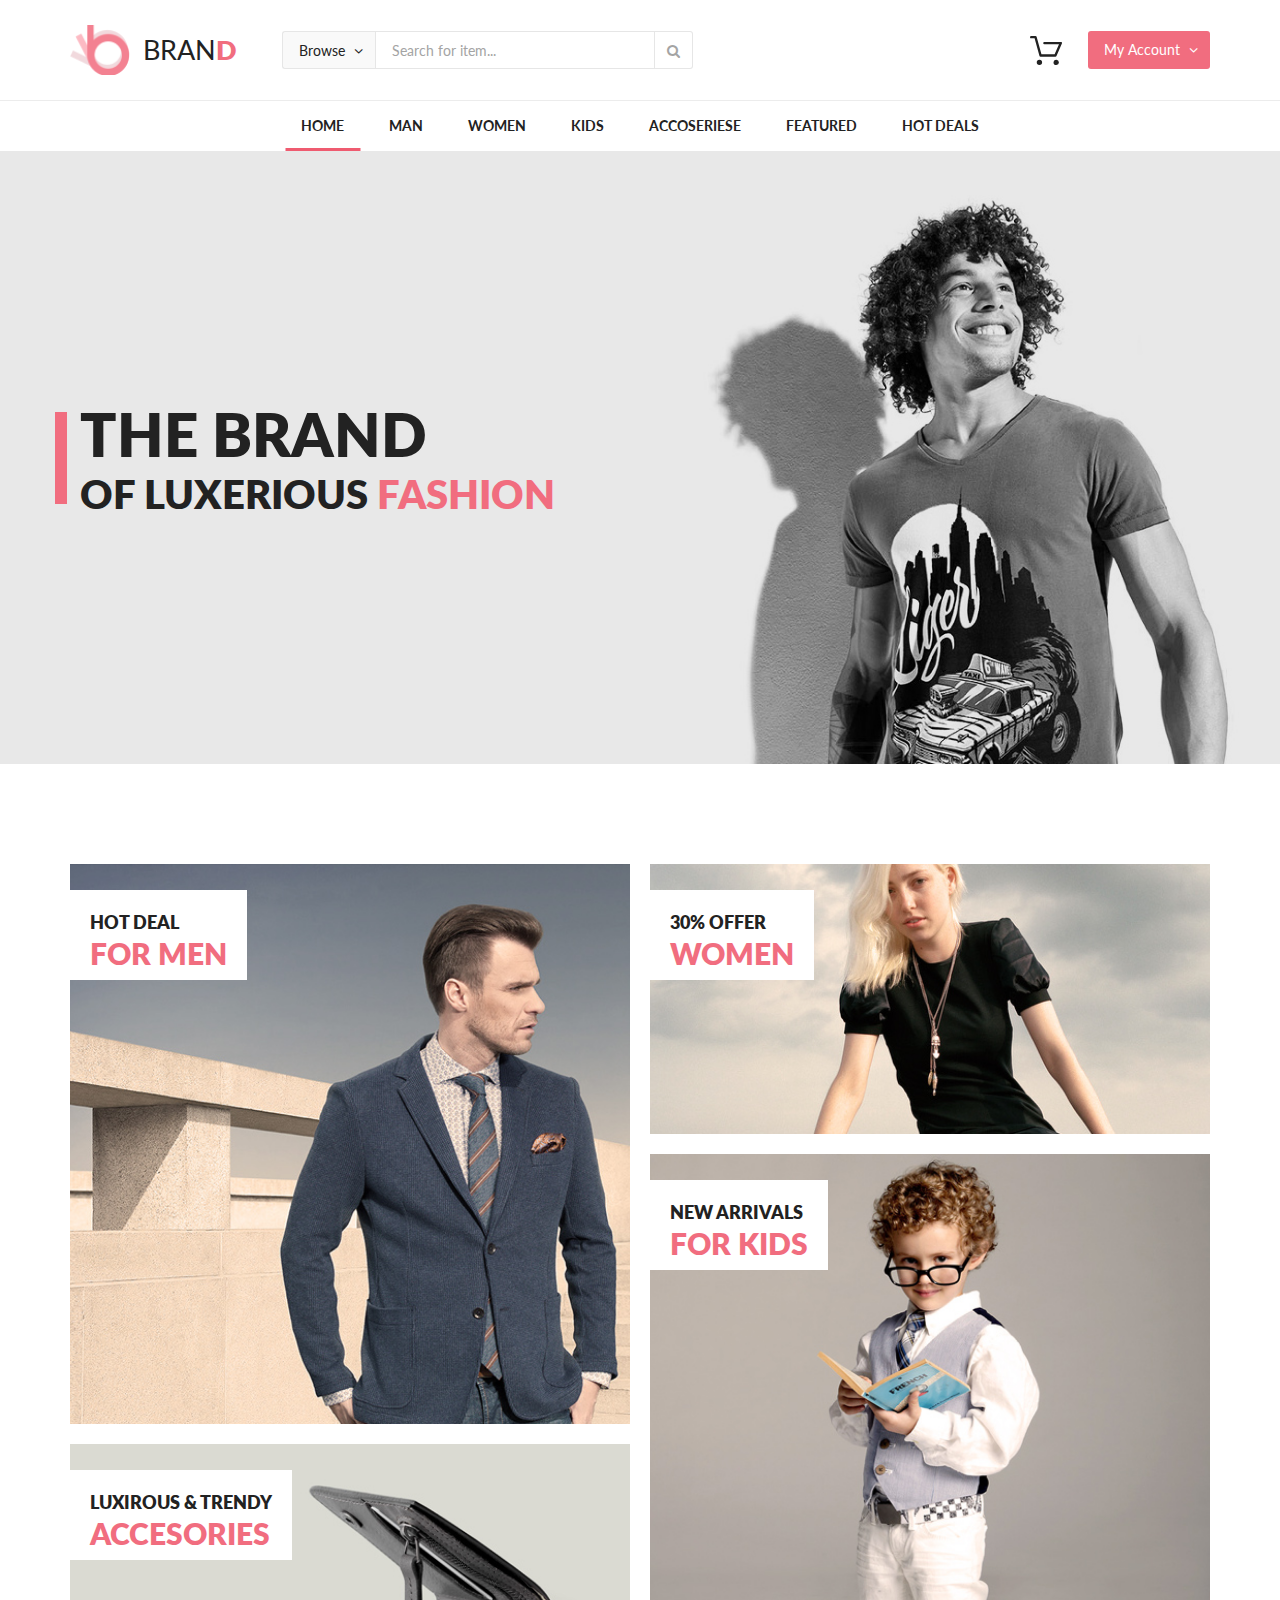
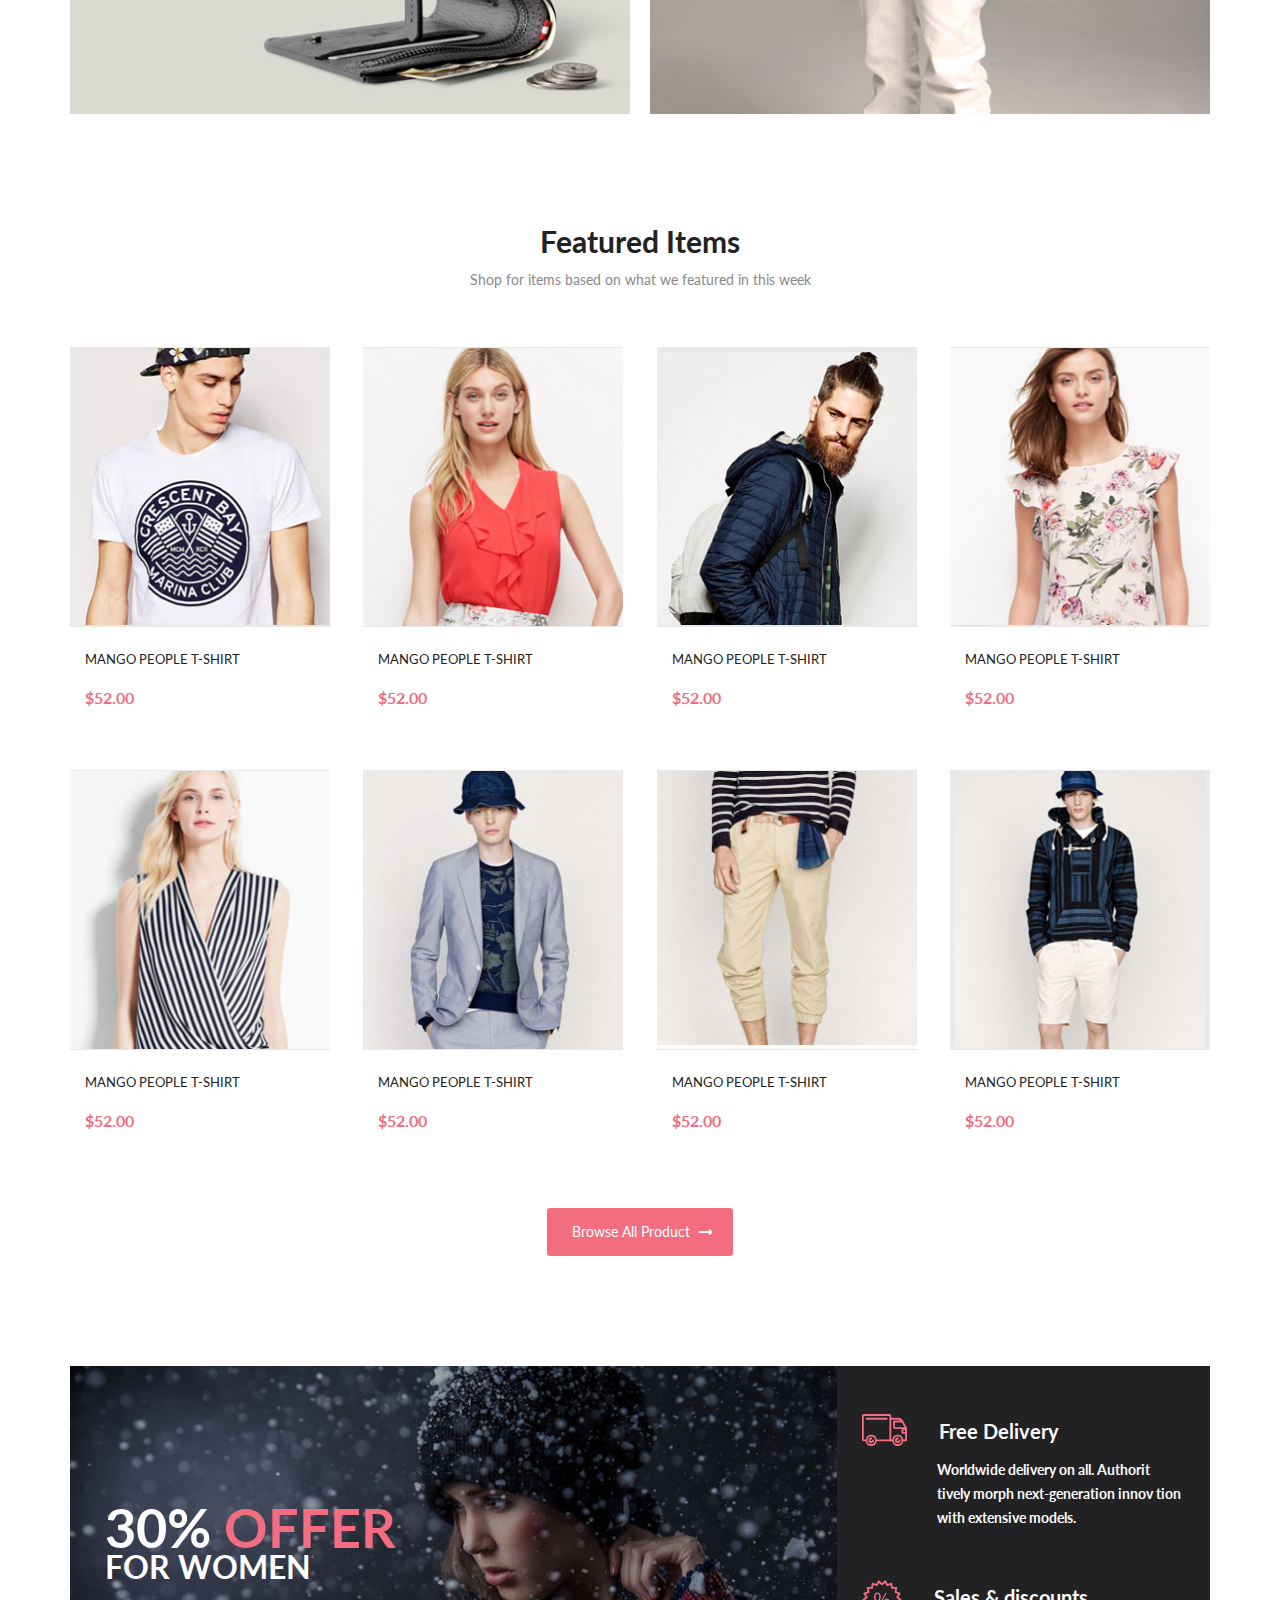
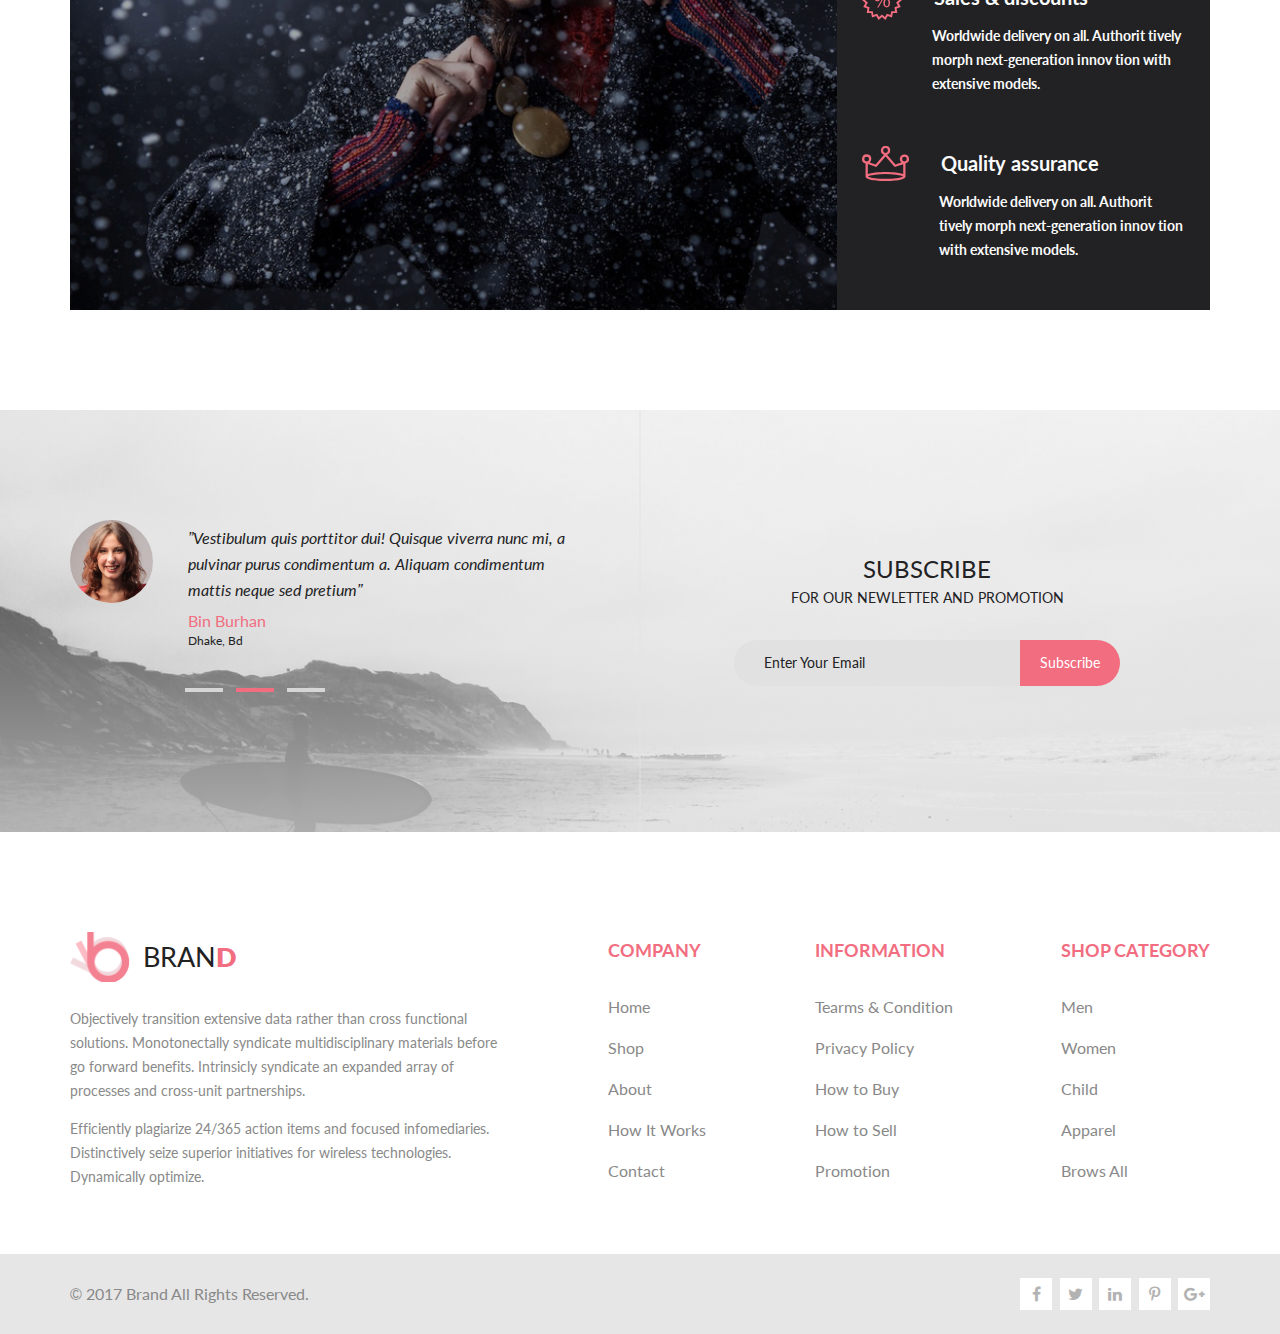
==== commit 383db43b: "Add: last page, fix bugs, add style effects" ====
--- a/index.html
+++ b/index.html
@@ -38,7 +38,11 @@
 						<button class="btn btn-icon btn-search"><i class="fa fa-search" aria-hidden="true"></i></button>
 					</div>
 
-					<a href="./checkout.html" class="header-cart"><i class="fa fa-shopping-cart fa-2x" aria-hidden="true"></i></a>
+					<a href="./cart.html" class="header-cart">
+						<svg xmlns="http://www.w3.org/2000/svg" fill="currentColor" width="32" height="29" viewBox="0 0 32 29">
+							<path d="M1182.18,42.364h3.4l4.83,17.455a1.183,1.183,0,0,0,1.14.867h14.86a1.176,1.176,0,0,0,1.08-.709l5.41-12.412a1.186,1.186,0,0,0-1.09-1.655H1195.4a1.182,1.182,0,0,0,0,2.364H1210l-4.38,10.048h-13.18l-4.83-17.455a1.186,1.186,0,0,0-1.15-.867h-4.28A1.182,1.182,0,0,0,1182.18,42.364ZM1190.43,69a2.679,2.679,0,1,0-2.68-2.679A2.681,2.681,0,0,0,1190.43,69Zm16.77,0h0.19a2.685,2.685,0,0,0-.37-5.358A2.682,2.682,0,0,0,1207.2,69Z" transform="translate(-1181 -40)"/>
+						</svg>
+					</a>
 					<button class="btn btn-primary btn-dropdown"><span>My Account</span><i class="fa fa-angle-down" aria-hidden="true"></i></button>
 				</div>
 			</div>
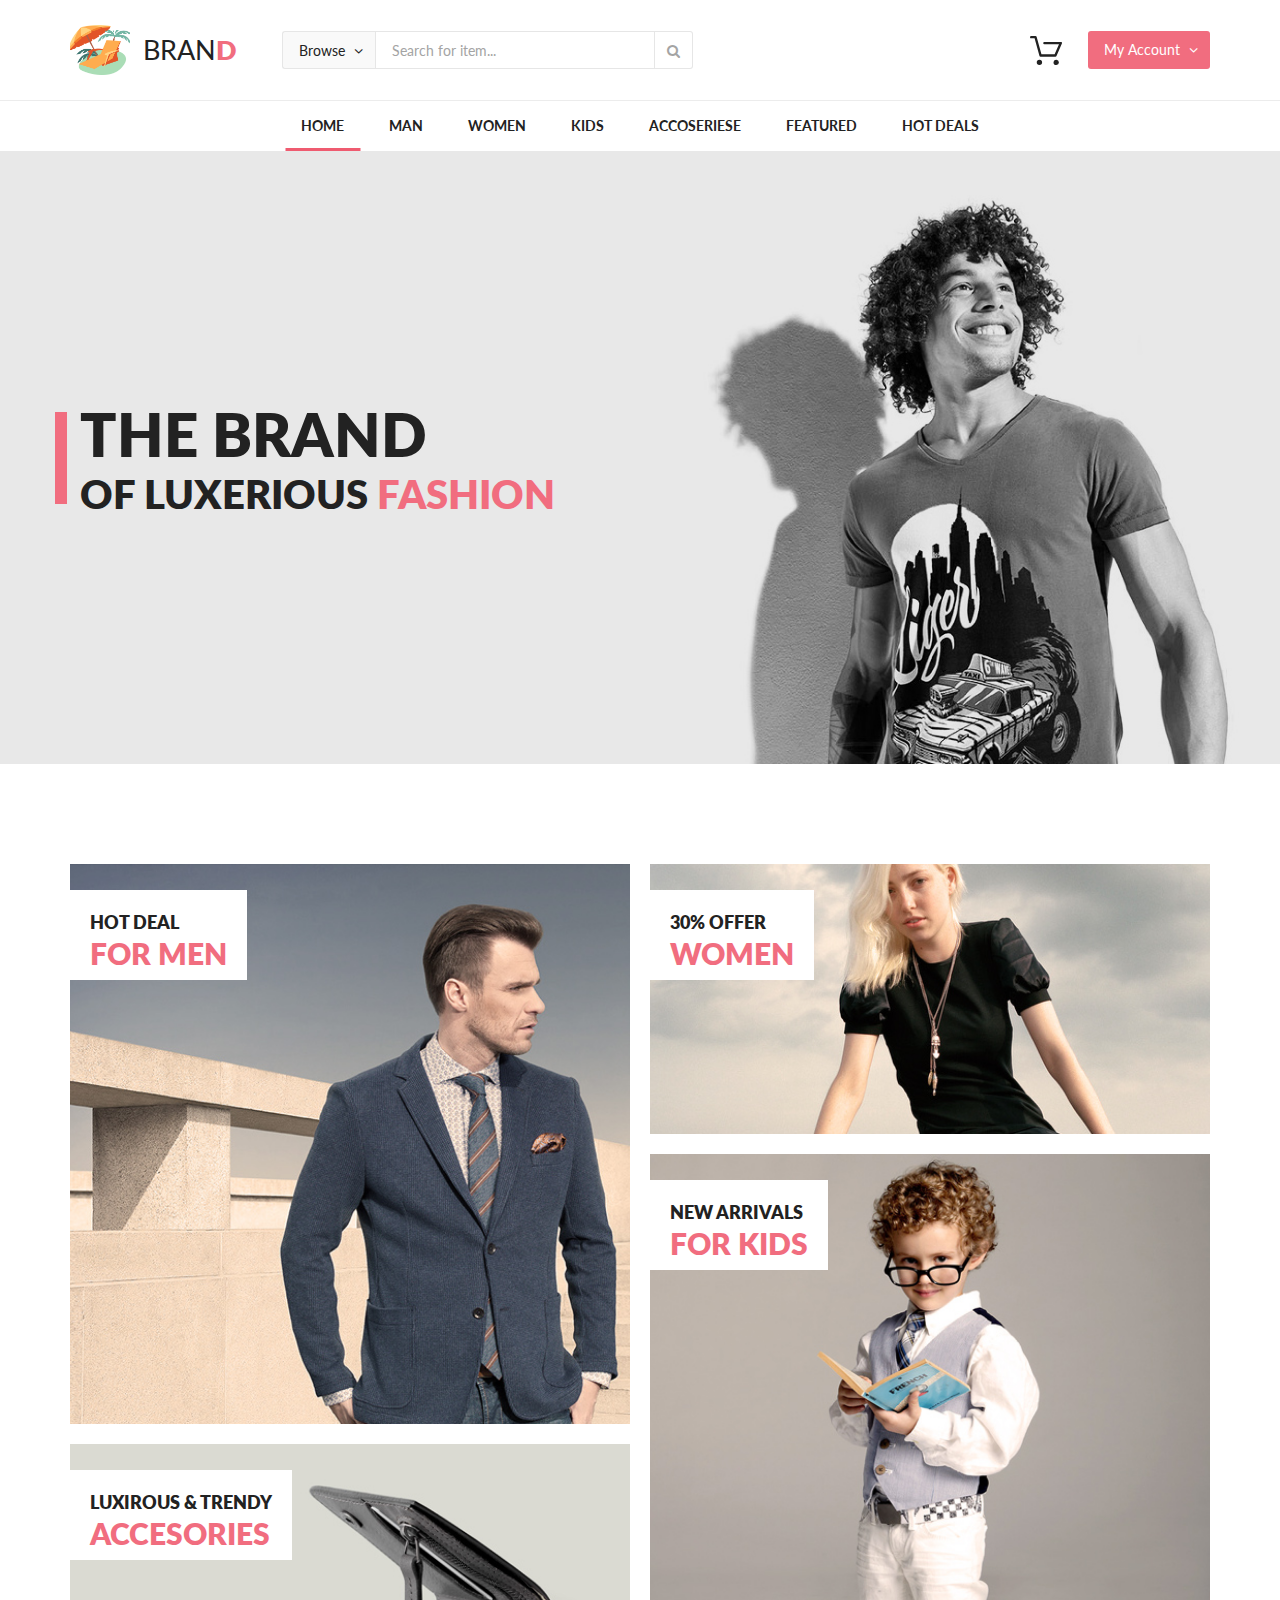
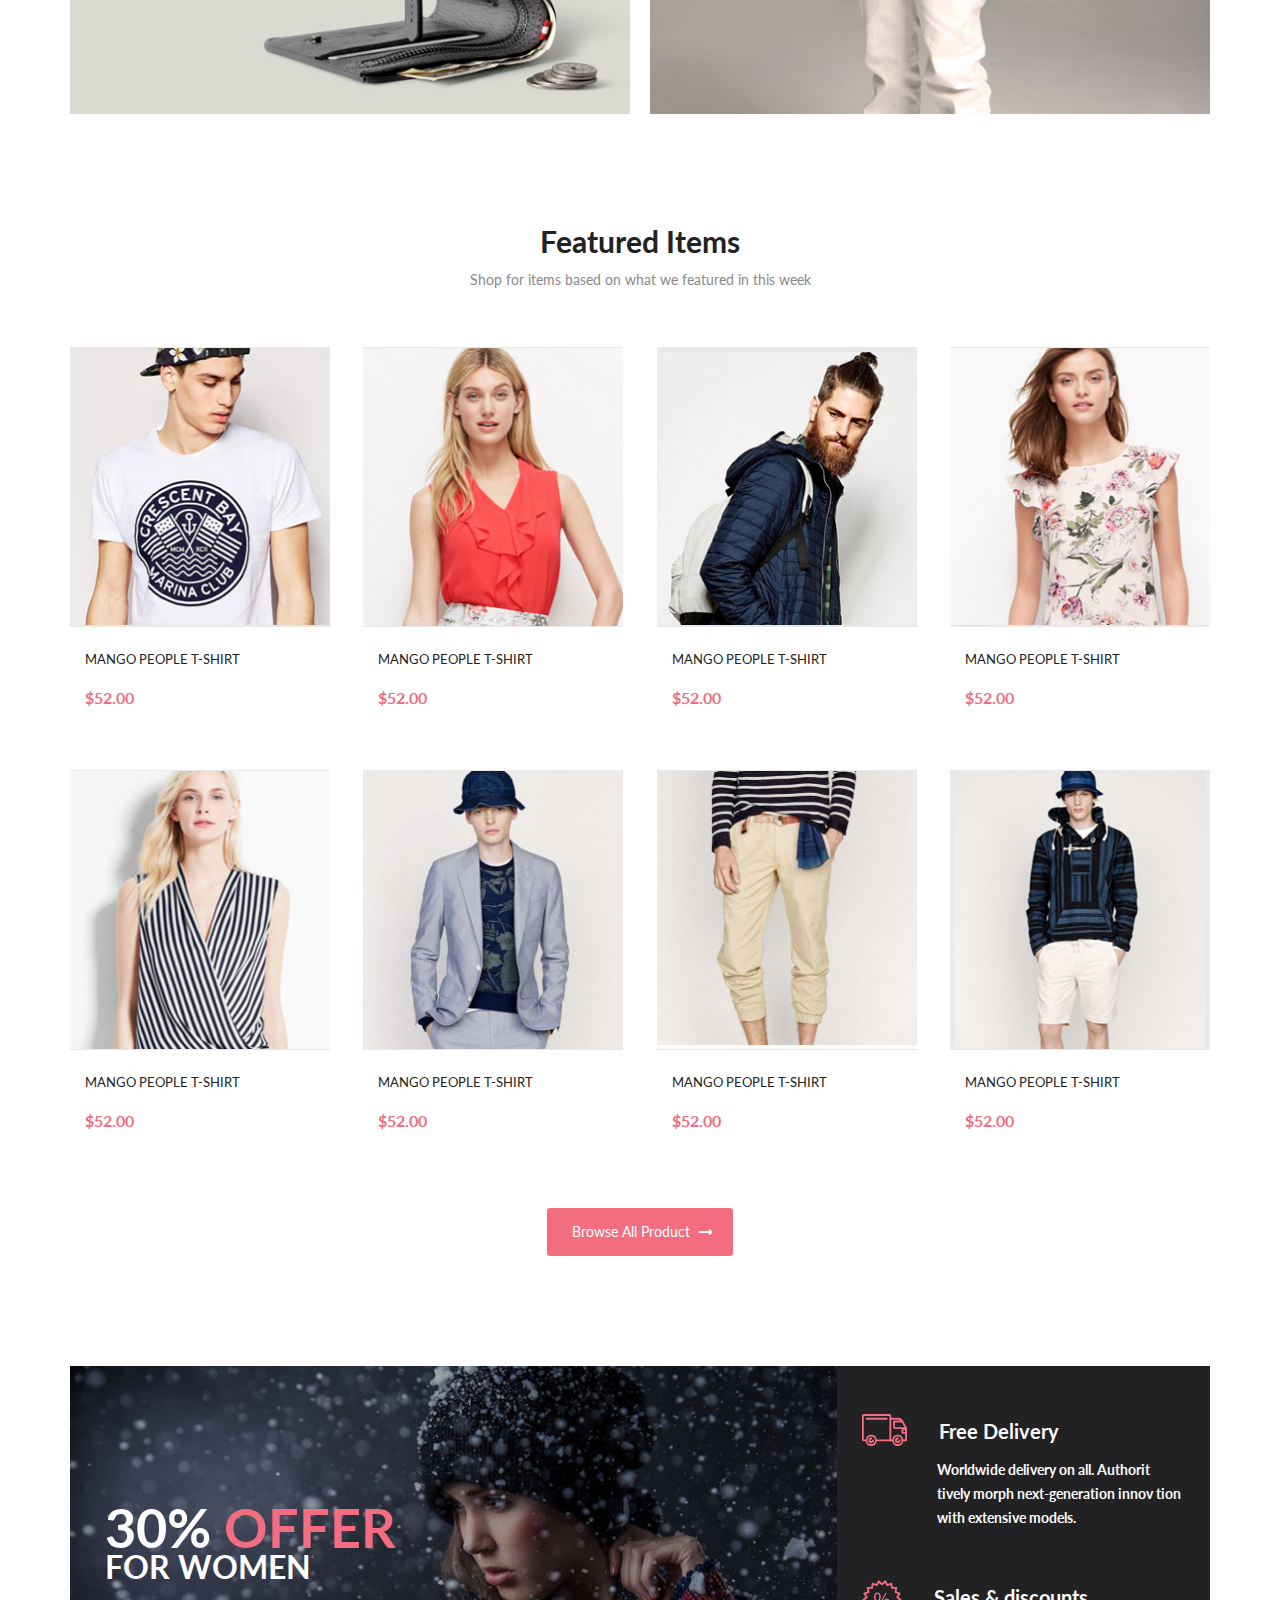
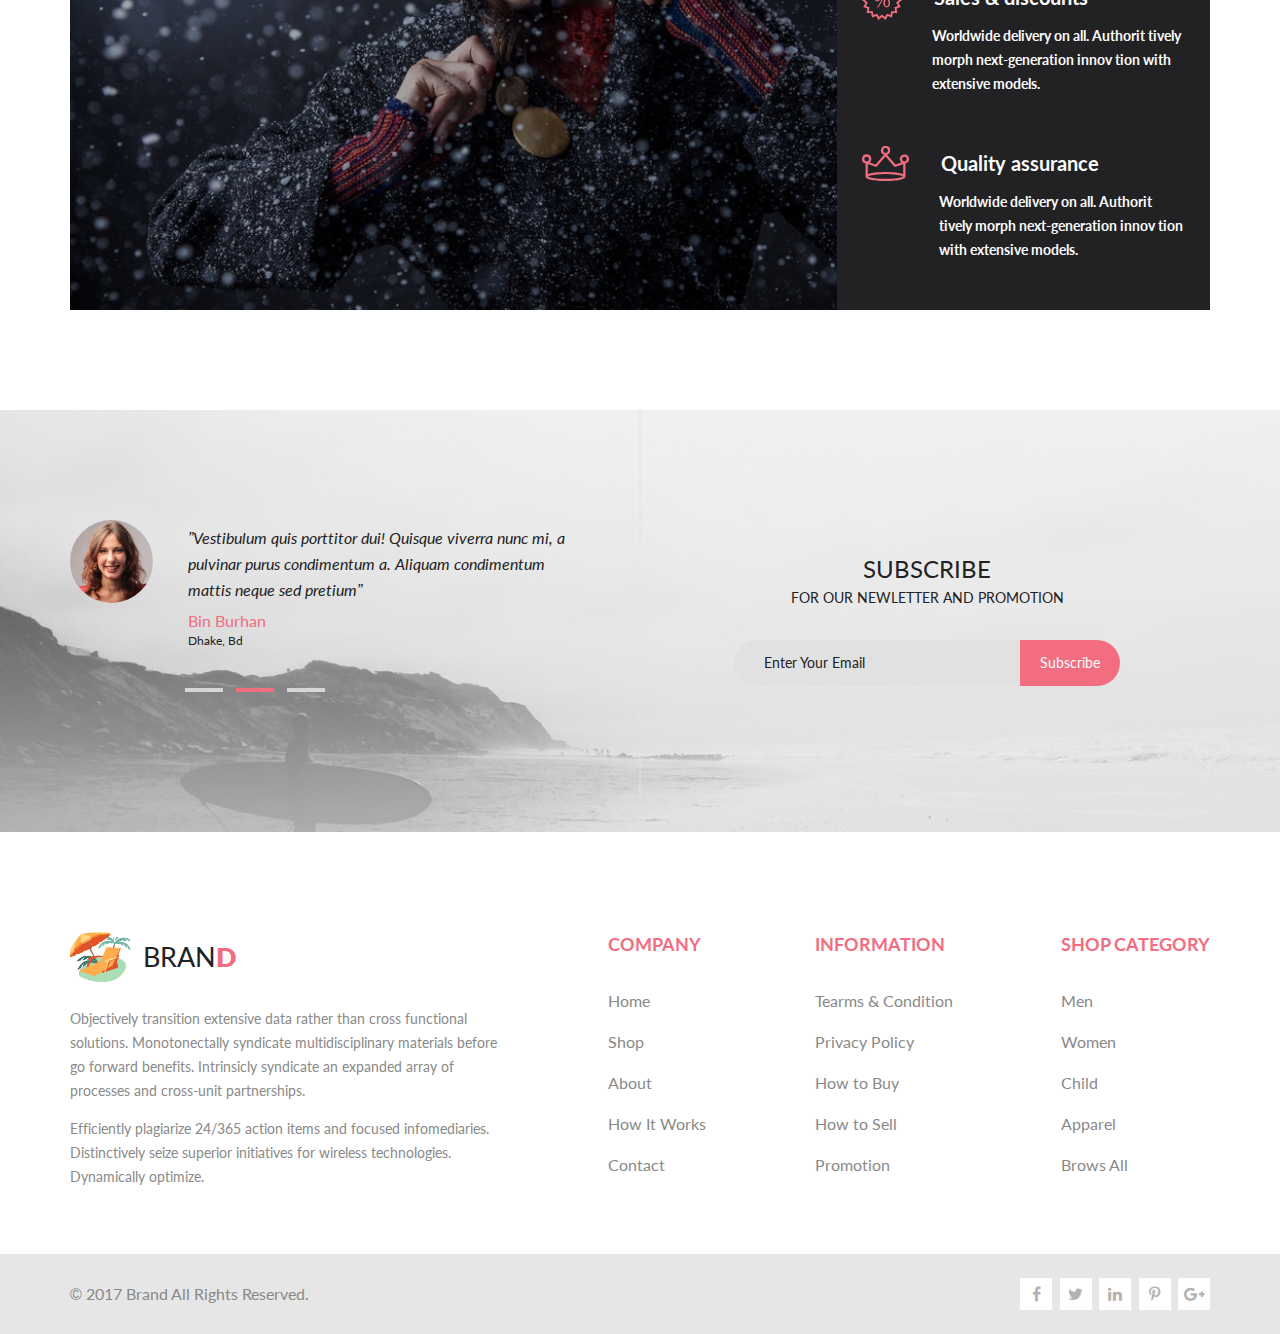
==== commit 87c3bd58: "Add: mobile adaptation, seo, fix bugs" ====
--- a/index.html
+++ b/index.html
@@ -8,17 +8,27 @@
 
 		<!-- Title and SEO -->
 		<title>BRAND - Главная</title>
-		<meta name="description" content="Описание страницы" />
-		<meta name="keywords" content="ключевые слова, фразы" />
+		<meta name="description" content="BRAND - главная страница с основной информацией" />
+		<meta name="keywords" content="brand, путевки, курорты, россия, путешествие, отдых, продажа" />
 
 		<!-- Styles -->
 		<link rel="stylesheet" href="./css/main.css" />
 
 		<!-- Open Graph -->
-		<!-- <meta property="og:url" content="https://webcademy.ru/" /> -->
 		<meta property="og:type" content="website" />
-		<meta property="og:title" content="Стартовый сайт" />
-		<meta property="og:description" content="Новый стартовый сайт для лабораторной работы" />
+		<meta property="og:title" content="Главная страничка Лабораторной №2" />
+		<meta property="og:description" content="Готовая главная страничка для лабораторной работы №2, Вариант №6" />
+
+		<!-- Favicons -->
+		<link rel="apple-touch-icon" sizes="180x180" href="./assets/favicons/apple-touch-icon.png">
+		<link rel="icon" type="image/png" sizes="32x32" href="./assets/favicons/favicon-32x32.png">
+		<link rel="icon" type="image/png" sizes="16x16" href="./assets/favicons/favicon-16x16.png">
+		<link rel="manifest" href="./assets/favicons/site.webmanifest">
+		<link rel="mask-icon" href="./assets/favicons/safari-pinned-tab.svg" color="#5bbad5">
+		<link rel="shortcut icon" href="./assets/favicons/favicon.ico">
+		<meta name="msapplication-TileColor" content="#00aba9">
+		<meta name="msapplication-config" content="./assets/favicons/browserconfig.xml">
+		<meta name="theme-color" content="#ffffff">
 	</head>
 	<body>
 		<header class="header">
@@ -380,56 +390,58 @@
 		</section>
 
 		<footer class="footer">
-			<div class="container container--flex-jc">
-				<div class="footer-desc">
-					<div class="footer__logo logo">
-						<img src="./assets/images/logo.png" alt="Logo image">
-
-						<p>Bran<span>d</span></p>
-					</div>
-
-					<p class="text">
-						Objectively transition extensive data rather than cross functional solutions. Monotonectally
-						syndicate multidisciplinary materials before go forward benefits. Intrinsicly syndicate an
-						expanded array of processes and cross-unit partnerships.
-					</p>
-					<p class="text">
-						Efficiently plagiarize 24/365 action items and focused infomediaries.
-						Distinctively seize superior initiatives for wireless technologies. Dynamically optimize.
-					</p>
-				</div>
-
-				<div class="footer-nav">
-					<h4 class="footer-nav__title title-4">COMPANY</h4>
-					<ul class="footer-nav-list">
-						<li><a href="#!">Home</a></li>
-						<li><a href="#!">Shop</a></li>
-						<li><a href="#!">About</a></li>
-						<li><a href="#!">How It Works</a></li>
-						<li><a href="#!">Contact</a></li>
-					</ul>
-				</div>
-
-				<div class="footer-nav">
-					<h4 class="footer-nav__title title-4">INFORMATION</h4>
-					<ul class="footer-nav-list">
-						<li><a href="#!">Tearms & Condition</a></li>
-						<li><a href="#!">Privacy Policy</a></li>
-						<li><a href="#!">How to Buy</a></li>
-						<li><a href="#!">How to Sell</a></li>
-						<li><a href="#!">Promotion</a></li>
-					</ul>
-				</div>
-
-				<div class="footer-nav">
-					<h4 class="footer-nav__title title-4">SHOP CATEGORY</h4>
-					<ul class="footer-nav-list">
-						<li><a href="#!">Men</a></li>
-						<li><a href="#!">Women</a></li>
-						<li><a href="#!">Child</a></li>
-						<li><a href="#!">Apparel</a></li>
-						<li><a href="#!">Brows All</a></li>
-					</ul>
+			<div class="container">
+				<div class="footer__wrapper">
+					<div class="footer-desc">
+						<div class="footer__logo logo">
+							<img src="./assets/images/logo.png" alt="Logo image">
+
+							<p>Bran<span>d</span></p>
+						</div>
+
+						<p class="text">
+							Objectively transition extensive data rather than cross functional solutions. Monotonectally
+							syndicate multidisciplinary materials before go forward benefits. Intrinsicly syndicate an
+							expanded array of processes and cross-unit partnerships.
+						</p>
+						<p class="text">
+							Efficiently plagiarize 24/365 action items and focused infomediaries.
+							Distinctively seize superior initiatives for wireless technologies. Dynamically optimize.
+						</p>
+					</div>
+
+					<div class="footer-nav">
+						<h4 class="footer-nav__title title-4">COMPANY</h4>
+						<ul class="footer-nav-list">
+							<li><a href="#!">Home</a></li>
+							<li><a href="#!">Shop</a></li>
+							<li><a href="#!">About</a></li>
+							<li><a href="#!">How It Works</a></li>
+							<li><a href="#!">Contact</a></li>
+						</ul>
+					</div>
+
+					<div class="footer-nav">
+						<h4 class="footer-nav__title title-4">INFORMATION</h4>
+						<ul class="footer-nav-list">
+							<li><a href="#!">Tearms & Condition</a></li>
+							<li><a href="#!">Privacy Policy</a></li>
+							<li><a href="#!">How to Buy</a></li>
+							<li><a href="#!">How to Sell</a></li>
+							<li><a href="#!">Promotion</a></li>
+						</ul>
+					</div>
+
+					<div class="footer-nav">
+						<h4 class="footer-nav__title title-4">SHOP CATEGORY</h4>
+						<ul class="footer-nav-list">
+							<li><a href="#!">Men</a></li>
+							<li><a href="#!">Women</a></li>
+							<li><a href="#!">Child</a></li>
+							<li><a href="#!">Apparel</a></li>
+							<li><a href="#!">Brows All</a></li>
+						</ul>
+					</div>
 				</div>
 			</div>
 
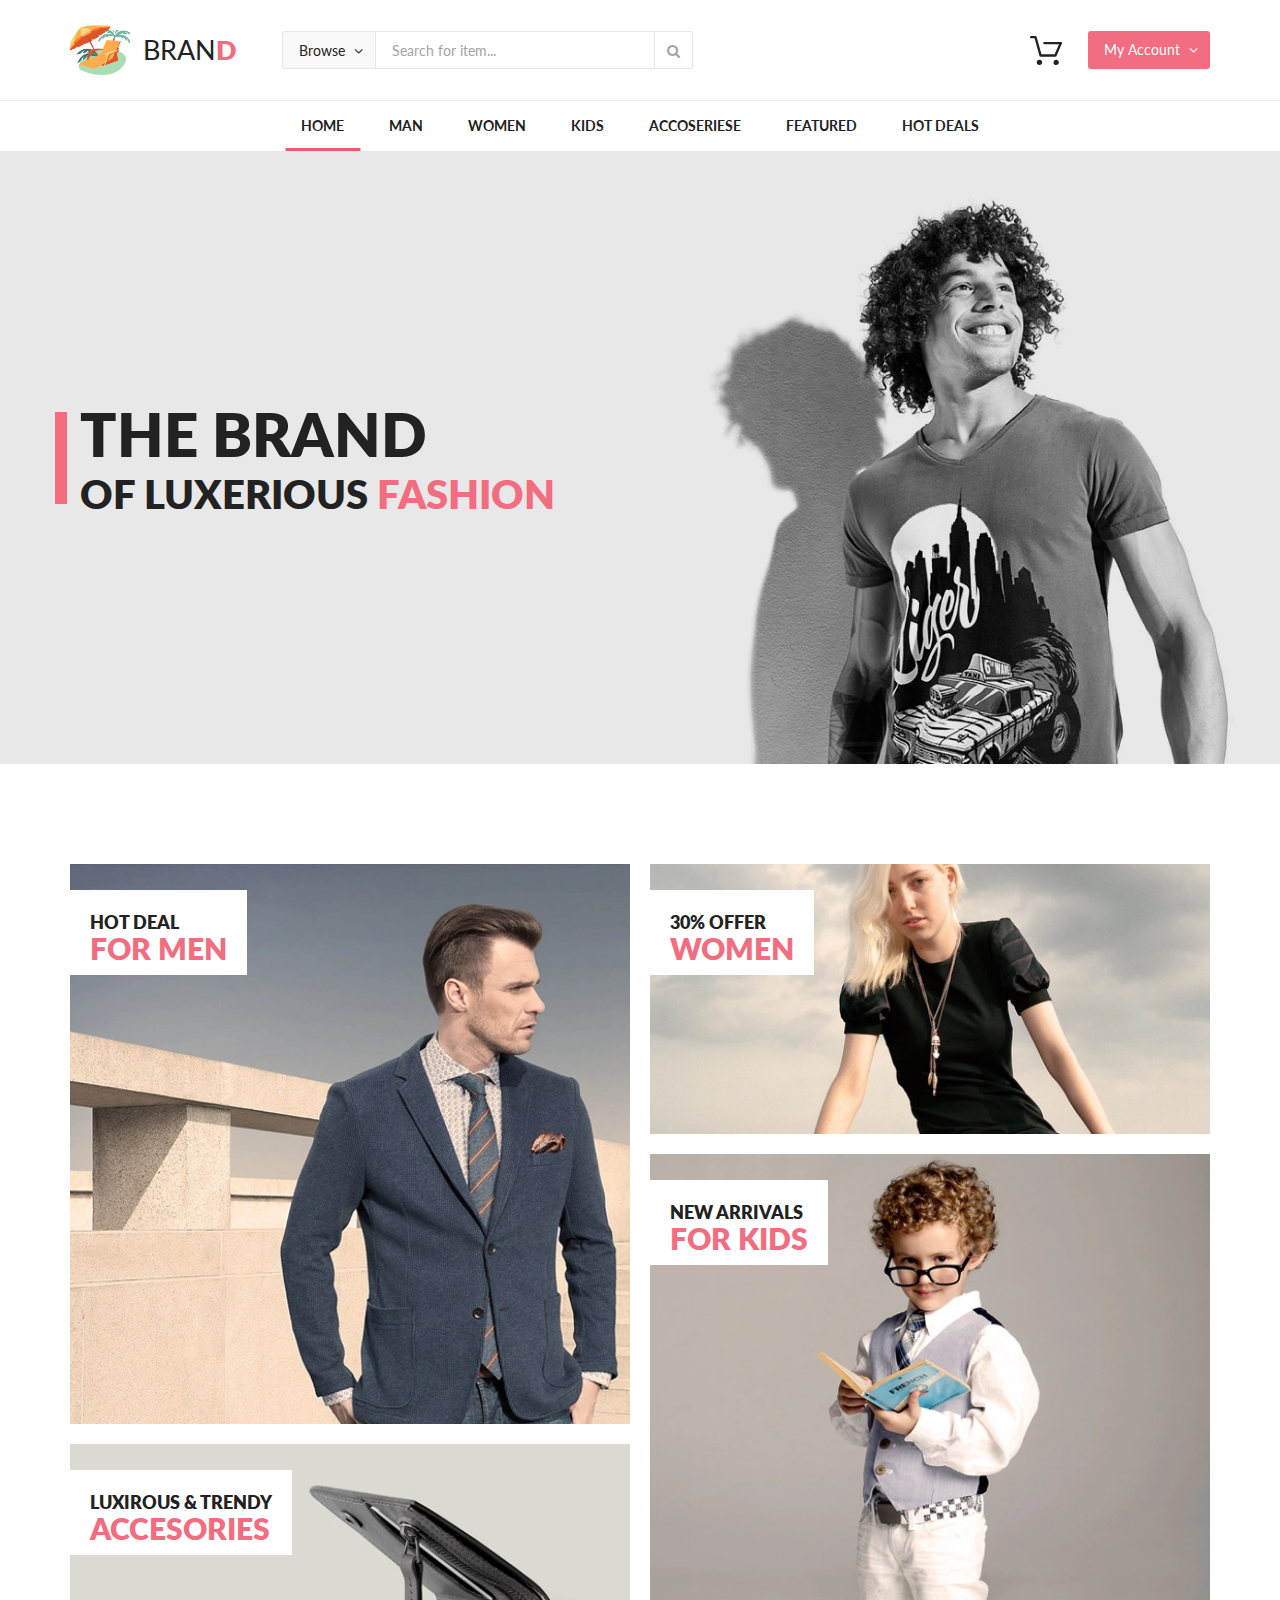
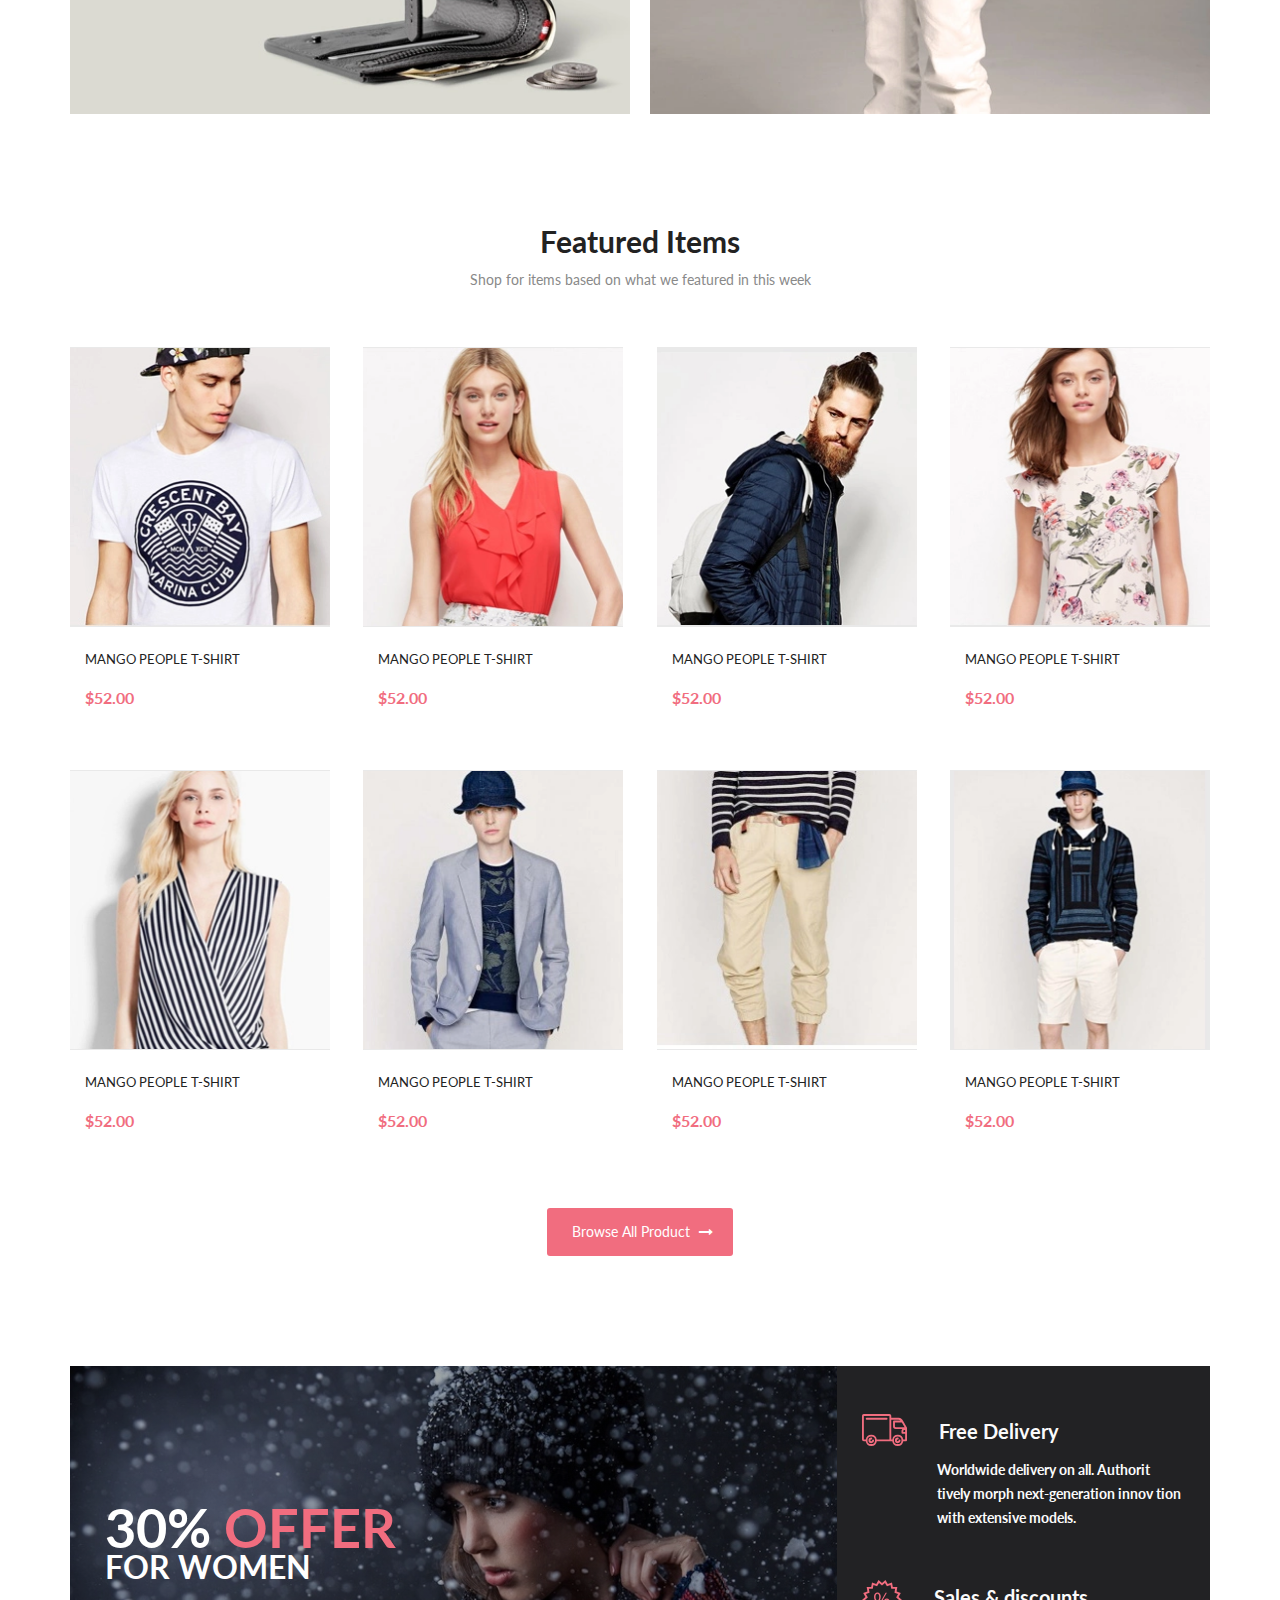
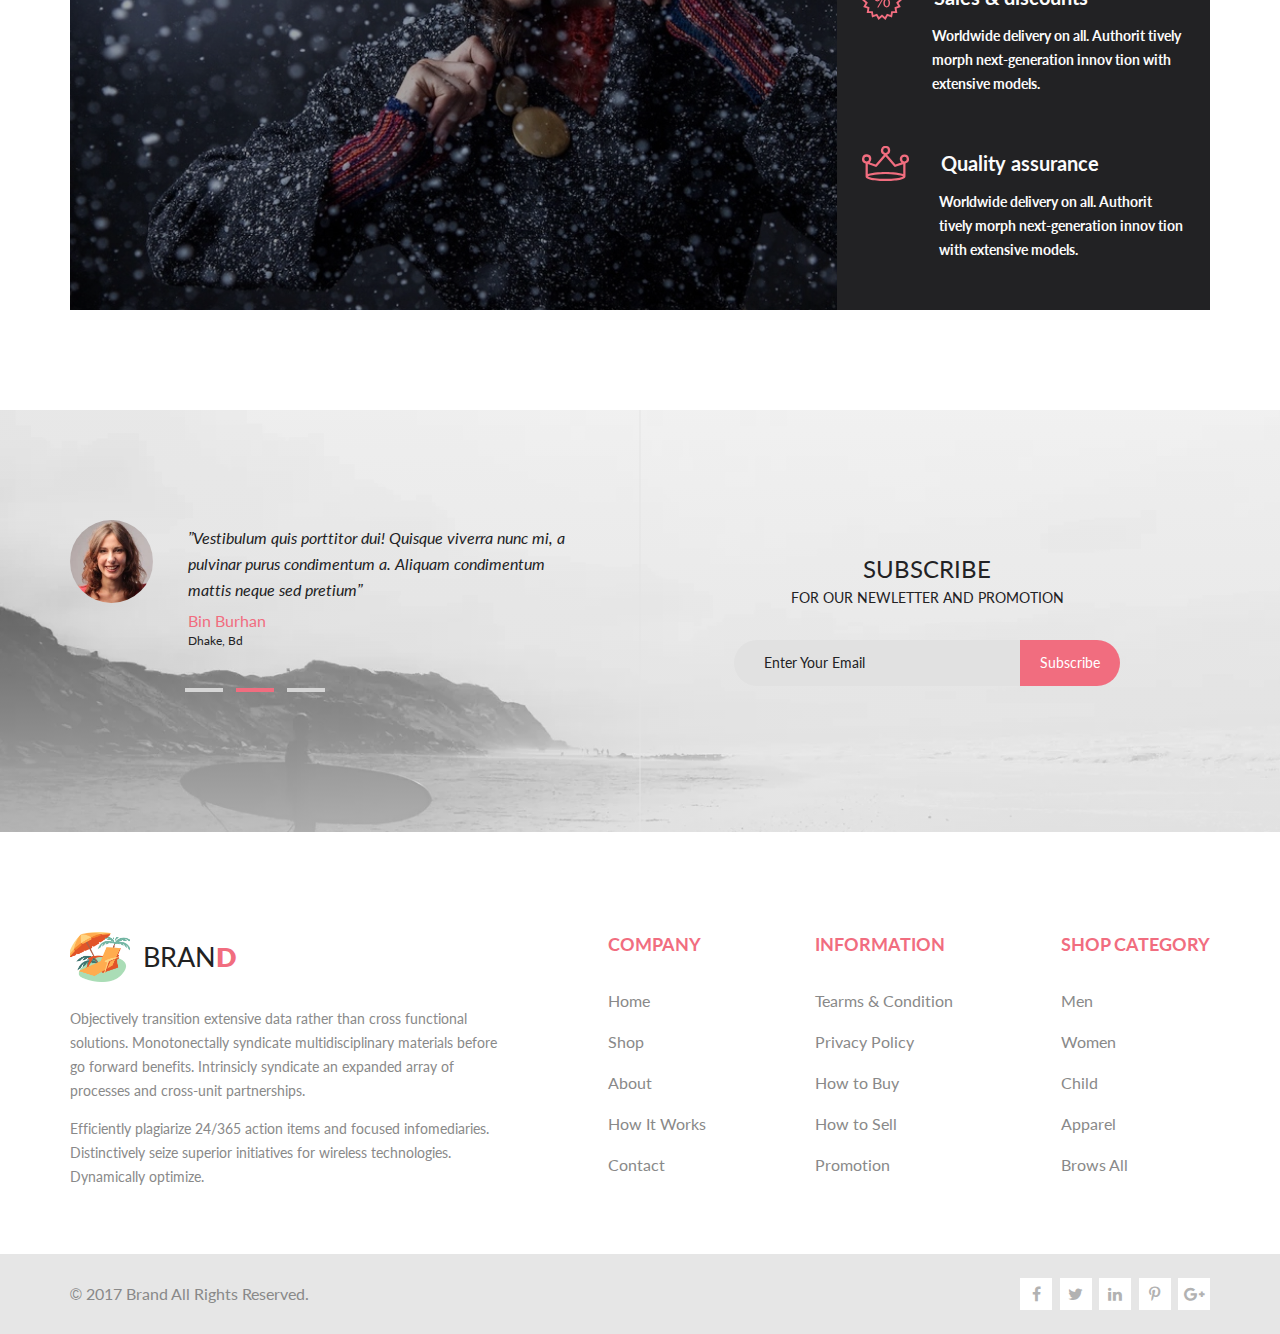
==== commit 553cae4f: "fix: seo analyze" ====
--- a/index.html
+++ b/index.html
@@ -45,10 +45,10 @@
 
 						<input type="text" class="input header-search__input" placeholder="Search for item...">
 
-						<button class="btn btn-icon btn-search"><i class="fa fa-search" aria-hidden="true"></i></button>
-					</div>
-
-					<a href="./cart.html" class="header-cart">
+						<button class="btn btn-icon btn-search" aria-label="Search"><i class="fa fa-search" aria-hidden="true"></i></button>
+					</div>
+
+					<a href="./cart.html" class="header-cart" aria-label="Cart">
 						<svg xmlns="http://www.w3.org/2000/svg" fill="currentColor" width="32" height="29" viewBox="0 0 32 29">
 							<path d="M1182.18,42.364h3.4l4.83,17.455a1.183,1.183,0,0,0,1.14.867h14.86a1.176,1.176,0,0,0,1.08-.709l5.41-12.412a1.186,1.186,0,0,0-1.09-1.655H1195.4a1.182,1.182,0,0,0,0,2.364H1210l-4.38,10.048h-13.18l-4.83-17.455a1.186,1.186,0,0,0-1.15-.867h-4.28A1.182,1.182,0,0,0,1182.18,42.364ZM1190.43,69a2.679,2.679,0,1,0-2.68-2.679A2.681,2.681,0,0,0,1190.43,69Zm16.77,0h0.19a2.685,2.685,0,0,0-.37-5.358A2.682,2.682,0,0,0,1207.2,69Z" transform="translate(-1181 -40)"/>
 						</svg>
@@ -87,10 +87,10 @@
 					<div class="categories-grid">
 						<!-- Categories item -->
 						<div class="categories-grid__item card-1">
-							<img src="./assets/images/main/categories/man-card.jpg" alt="Categories image">
+							<img src="./assets/images/main/categories/man-card.webp" alt="Categories image">
 
 							<div class="categories-grid__item-text">
-								<h4 class="categories-grid__item-subtitle title-4 black">Hot deal</h4>
+								<span class="categories-grid__item-subtitle title-4 black">Hot deal</span>
 								<h3 class="categories-grid__item-title">For men</h3>
 							</div>
 						</div>
@@ -98,10 +98,10 @@
 
 						<!-- Categories item -->
 						<div class="categories-grid__item card-2">
-							<img src="./assets/images/main/categories/women-card.jpg" alt="Categories image">
+							<img src="./assets/images/main/categories/women-card.webp" alt="Categories image">
 
 							<div class="categories-grid__item-text">
-								<h4 class="categories-grid__item-subtitle title-4 black">30% offer</h4>
+								<span class="categories-grid__item-subtitle title-4 black">30% offer</span>
 								<h3 class="categories-grid__item-title">Women</h3>
 							</div>
 						</div>
@@ -109,10 +109,10 @@
 
 						<!-- Categories item -->
 						<div class="categories-grid__item card-3">
-							<img src="./assets/images/main/categories/accesories-card.jpg" alt="Categories image">
+							<img src="./assets/images/main/categories/accesories-card.webp" alt="Categories image">
 
 							<div class="categories-grid__item-text">
-								<h4 class="categories-grid__item-subtitle title-4 black">Luxirous & Trendy</h4>
+								<span class="categories-grid__item-subtitle title-4 black">Luxirous & Trendy</span>
 								<h3 class="categories-grid__item-title">Accesories</h3>
 							</div>
 						</div>
@@ -120,10 +120,10 @@
 
 						<!-- Categories item -->
 						<div class="categories-grid__item card-4">
-							<img src="./assets/images/main/categories/kids-card.jpg" alt="Categories image">
+							<img src="./assets/images/main/categories/kids-card.webp" alt="Categories image">
 
 							<div class="categories-grid__item-text">
-								<h4 class="categories-grid__item-subtitle title-4 black">New arrivals</h4>
+								<span class="categories-grid__item-subtitle title-4 black">New arrivals</span>
 								<h3 class="categories-grid__item-title">For kids</h3>
 							</div>
 						</div>
@@ -141,119 +141,119 @@
 						<!-- Collection card -->
 						<li class="product-item">
 							<div class="product-image__wrapper">
-								<img src="./assets/images/main/fetured/feature-card-01.jpg" alt="Collection card 01">
-								<div class="product-image-button__wrapper">
-									<button type="button"><i class="fa fa-shopping-cart" aria-hidden="true"></i>Add to cart</button>
-								</div>
-							</div>
-
-							<div class="product-item__desc">
-								<p class="product-item__title">Mango people T-Shirt</p>
-								<p class="product-item__price">$52.00</p>
-							</div>
-						</li>
-						<!-- //Collection card -->
-
-						<!-- Collection card -->
-						<li class="product-item">
-							<div class="product-image__wrapper">
-								<img src="./assets/images/main/fetured/feature-card-02.jpg" alt="Collection card 01">
-								<div class="product-image-button__wrapper">
-									<button type="button"><i class="fa fa-shopping-cart" aria-hidden="true"></i>Add to cart</button>
-								</div>
-							</div>
-
-							<div class="product-item__desc">
-								<p class="product-item__title">Mango people T-Shirt</p>
-								<p class="product-item__price">$52.00</p>
-							</div>
-						</li>
-						<!-- //Collection card -->
-
-						<!-- Collection card -->
-						<li class="product-item">
-							<div class="product-image__wrapper">
-								<img src="./assets/images/main/fetured/feature-card-03.jpg" alt="Collection card 01">
-								<div class="product-image-button__wrapper">
-									<button type="button"><i class="fa fa-shopping-cart" aria-hidden="true"></i>Add to cart</button>
-								</div>
-							</div>
-
-							<div class="product-item__desc">
-								<p class="product-item__title">Mango people T-Shirt</p>
-								<p class="product-item__price">$52.00</p>
-							</div>
-						</li>
-						<!-- //Collection card -->
-
-						<!-- Collection card -->
-						<li class="product-item">
-							<div class="product-image__wrapper">
-								<img src="./assets/images/main/fetured/feature-card-04.jpg" alt="Collection card 01">
-								<div class="product-image-button__wrapper">
-									<button type="button"><i class="fa fa-shopping-cart" aria-hidden="true"></i>Add to cart</button>
-								</div>
-							</div>
-
-							<div class="product-item__desc">
-								<p class="product-item__title">Mango people T-Shirt</p>
-								<p class="product-item__price">$52.00</p>
-							</div>
-						</li>
-						<!-- //Collection card -->
-
-						<!-- Collection card -->
-						<li class="product-item">
-							<div class="product-image__wrapper">
-								<img src="./assets/images/main/fetured/feature-card-05.jpg" alt="Collection card 01">
-								<div class="product-image-button__wrapper">
-									<button type="button"><i class="fa fa-shopping-cart" aria-hidden="true"></i>Add to cart</button>
-								</div>
-							</div>
-
-							<div class="product-item__desc">
-								<p class="product-item__title">Mango people T-Shirt</p>
-								<p class="product-item__price">$52.00</p>
-							</div>
-						</li>
-						<!-- //Collection card -->
-
-						<!-- Collection card -->
-						<li class="product-item">
-							<div class="product-image__wrapper">
-								<img src="./assets/images/main/fetured/feature-card-06.jpg" alt="Collection card 01">
-								<div class="product-image-button__wrapper">
-									<button type="button"><i class="fa fa-shopping-cart" aria-hidden="true"></i>Add to cart</button>
-								</div>
-							</div>
-
-							<div class="product-item__desc">
-								<p class="product-item__title">Mango people T-Shirt</p>
-								<p class="product-item__price">$52.00</p>
-							</div>
-						</li>
-						<!-- //Collection card -->
-
-						<!-- Collection card -->
-						<li class="product-item">
-							<div class="product-image__wrapper">
-								<img src="./assets/images/main/fetured/feature-card-07.jpg" alt="Collection card 01">
-								<div class="product-image-button__wrapper">
-									<button type="button"><i class="fa fa-shopping-cart" aria-hidden="true"></i>Add to cart</button>
-								</div>
-							</div>
-
-							<div class="product-item__desc">
-								<p class="product-item__title">Mango people T-Shirt</p>
-								<p class="product-item__price">$52.00</p>
-							</div>
-						</li>
-						<!-- //Collection card -->
-
-						<!-- Collection card -->
-						<li class="product-item">
-							<div class="product-image__wrapper">
-								<img src="./assets/images/main/fetured/feature-card-08.jpg" alt="Collection card 01">
+								<img src="./assets/images/main/fetured/feature-card-01.webp" alt="Collection card 01">
+								<div class="product-image-button__wrapper">
+									<button type="button"><i class="fa fa-shopping-cart" aria-hidden="true"></i>Add to cart</button>
+								</div>
+							</div>
+
+							<div class="product-item__desc">
+								<p class="product-item__title">Mango people T-Shirt</p>
+								<p class="product-item__price">$52.00</p>
+							</div>
+						</li>
+						<!-- //Collection card -->
+
+						<!-- Collection card -->
+						<li class="product-item">
+							<div class="product-image__wrapper">
+								<img src="./assets/images/main/fetured/feature-card-02.webp" alt="Collection card 01">
+								<div class="product-image-button__wrapper">
+									<button type="button"><i class="fa fa-shopping-cart" aria-hidden="true"></i>Add to cart</button>
+								</div>
+							</div>
+
+							<div class="product-item__desc">
+								<p class="product-item__title">Mango people T-Shirt</p>
+								<p class="product-item__price">$52.00</p>
+							</div>
+						</li>
+						<!-- //Collection card -->
+
+						<!-- Collection card -->
+						<li class="product-item">
+							<div class="product-image__wrapper">
+								<img src="./assets/images/main/fetured/feature-card-03.webp" alt="Collection card 01">
+								<div class="product-image-button__wrapper">
+									<button type="button"><i class="fa fa-shopping-cart" aria-hidden="true"></i>Add to cart</button>
+								</div>
+							</div>
+
+							<div class="product-item__desc">
+								<p class="product-item__title">Mango people T-Shirt</p>
+								<p class="product-item__price">$52.00</p>
+							</div>
+						</li>
+						<!-- //Collection card -->
+
+						<!-- Collection card -->
+						<li class="product-item">
+							<div class="product-image__wrapper">
+								<img src="./assets/images/main/fetured/feature-card-04.webp" alt="Collection card 01">
+								<div class="product-image-button__wrapper">
+									<button type="button"><i class="fa fa-shopping-cart" aria-hidden="true"></i>Add to cart</button>
+								</div>
+							</div>
+
+							<div class="product-item__desc">
+								<p class="product-item__title">Mango people T-Shirt</p>
+								<p class="product-item__price">$52.00</p>
+							</div>
+						</li>
+						<!-- //Collection card -->
+
+						<!-- Collection card -->
+						<li class="product-item">
+							<div class="product-image__wrapper">
+								<img src="./assets/images/main/fetured/feature-card-05.webp" alt="Collection card 01">
+								<div class="product-image-button__wrapper">
+									<button type="button"><i class="fa fa-shopping-cart" aria-hidden="true"></i>Add to cart</button>
+								</div>
+							</div>
+
+							<div class="product-item__desc">
+								<p class="product-item__title">Mango people T-Shirt</p>
+								<p class="product-item__price">$52.00</p>
+							</div>
+						</li>
+						<!-- //Collection card -->
+
+						<!-- Collection card -->
+						<li class="product-item">
+							<div class="product-image__wrapper">
+								<img src="./assets/images/main/fetured/feature-card-06.webp" alt="Collection card 01">
+								<div class="product-image-button__wrapper">
+									<button type="button"><i class="fa fa-shopping-cart" aria-hidden="true"></i>Add to cart</button>
+								</div>
+							</div>
+
+							<div class="product-item__desc">
+								<p class="product-item__title">Mango people T-Shirt</p>
+								<p class="product-item__price">$52.00</p>
+							</div>
+						</li>
+						<!-- //Collection card -->
+
+						<!-- Collection card -->
+						<li class="product-item">
+							<div class="product-image__wrapper">
+								<img src="./assets/images/main/fetured/feature-card-07.webp" alt="Collection card 01">
+								<div class="product-image-button__wrapper">
+									<button type="button"><i class="fa fa-shopping-cart" aria-hidden="true"></i>Add to cart</button>
+								</div>
+							</div>
+
+							<div class="product-item__desc">
+								<p class="product-item__title">Mango people T-Shirt</p>
+								<p class="product-item__price">$52.00</p>
+							</div>
+						</li>
+						<!-- //Collection card -->
+
+						<!-- Collection card -->
+						<li class="product-item">
+							<div class="product-image__wrapper">
+								<img src="./assets/images/main/fetured/feature-card-08.webp" alt="Collection card 01">
 								<div class="product-image-button__wrapper">
 									<button type="button"><i class="fa fa-shopping-cart" aria-hidden="true"></i>Add to cart</button>
 								</div>
@@ -297,7 +297,7 @@
 								</svg>
 
 								<div class="advantages-item-text">
-									<h4 class="advantages-item-text__title">Free Delivery</h4>
+									<h5 class="advantages-item-text__title">Free Delivery</h5>
 									<p class="advantages-item-text__desc">Worldwide delivery on all. Authorit tively morph next-generation innov tion with extensive models.</p>
 								</div>
 							</li>
@@ -318,7 +318,7 @@
 								</svg>
 
 								<div class="advantages-item-text">
-									<h4 class="advantages-item-text__title">Sales & discounts</h4>
+									<h5 class="advantages-item-text__title">Sales & discounts</h5>
 									<p class="advantages-item-text__desc">Worldwide delivery on all. Authorit tively morph next-generation innov tion with extensive models.</p>
 								</div>
 							</li>
@@ -339,7 +339,7 @@
 								</svg>
 
 								<div class="advantages-item-text">
-									<h4 class="advantages-item-text__title">Quality assurance</h4>
+									<h5 class="advantages-item-text__title">Quality assurance</h5>
 									<p class="advantages-item-text__desc">Worldwide delivery on all. Authorit tively morph next-generation innov tion with extensive models.</p>
 								</div>
 							</li>
@@ -356,7 +356,7 @@
 					<div class="cta-slider">
 						<!-- Cta item -->
 						<div class="cta-slider__item">
-							<img src="./assets/images/cta/user-img.jpg" alt="Comment image" class="cta-item__img">
+							<img src="./assets/images/cta/user-img.webp" alt="Comment image" class="cta-item__img">
 
 							<div class="cta-item__desc">
 								<p class="cta-item__desc-text">
@@ -371,9 +371,9 @@
 					</div>
 
 					<div class="cta-slider__nav">
-						<button type="button" class="cta-slider__nav-item"></button>
-						<button type="button" class="cta-slider__nav-item active"></button>
-						<button type="button" class="cta-slider__nav-item"></button>
+						<button type="button" aria-label="Slide 1" class="cta-slider__nav-item"></button>
+						<button type="button" aria-label="Slide 2" class="cta-slider__nav-item active"></button>
+						<button type="button" aria-label="Slide 3" class="cta-slider__nav-item"></button>
 					</div>
 				</div>
 
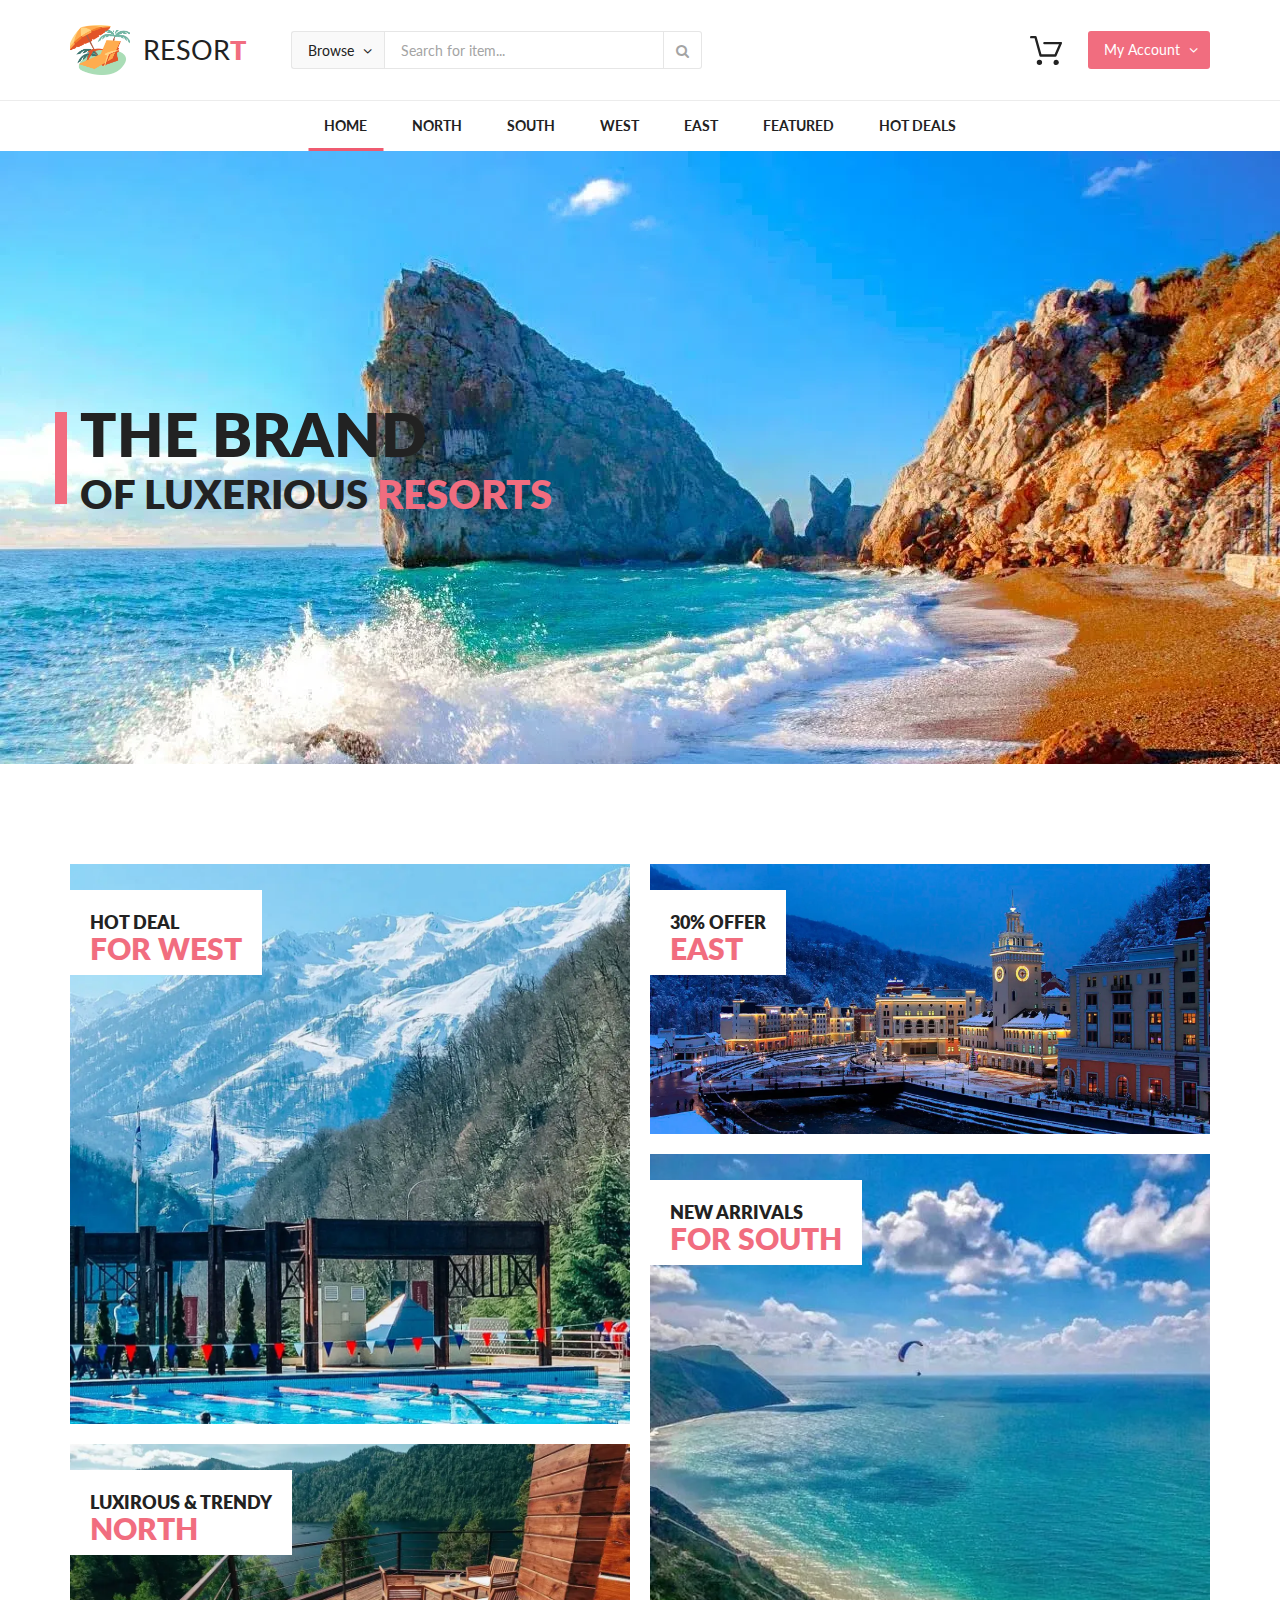
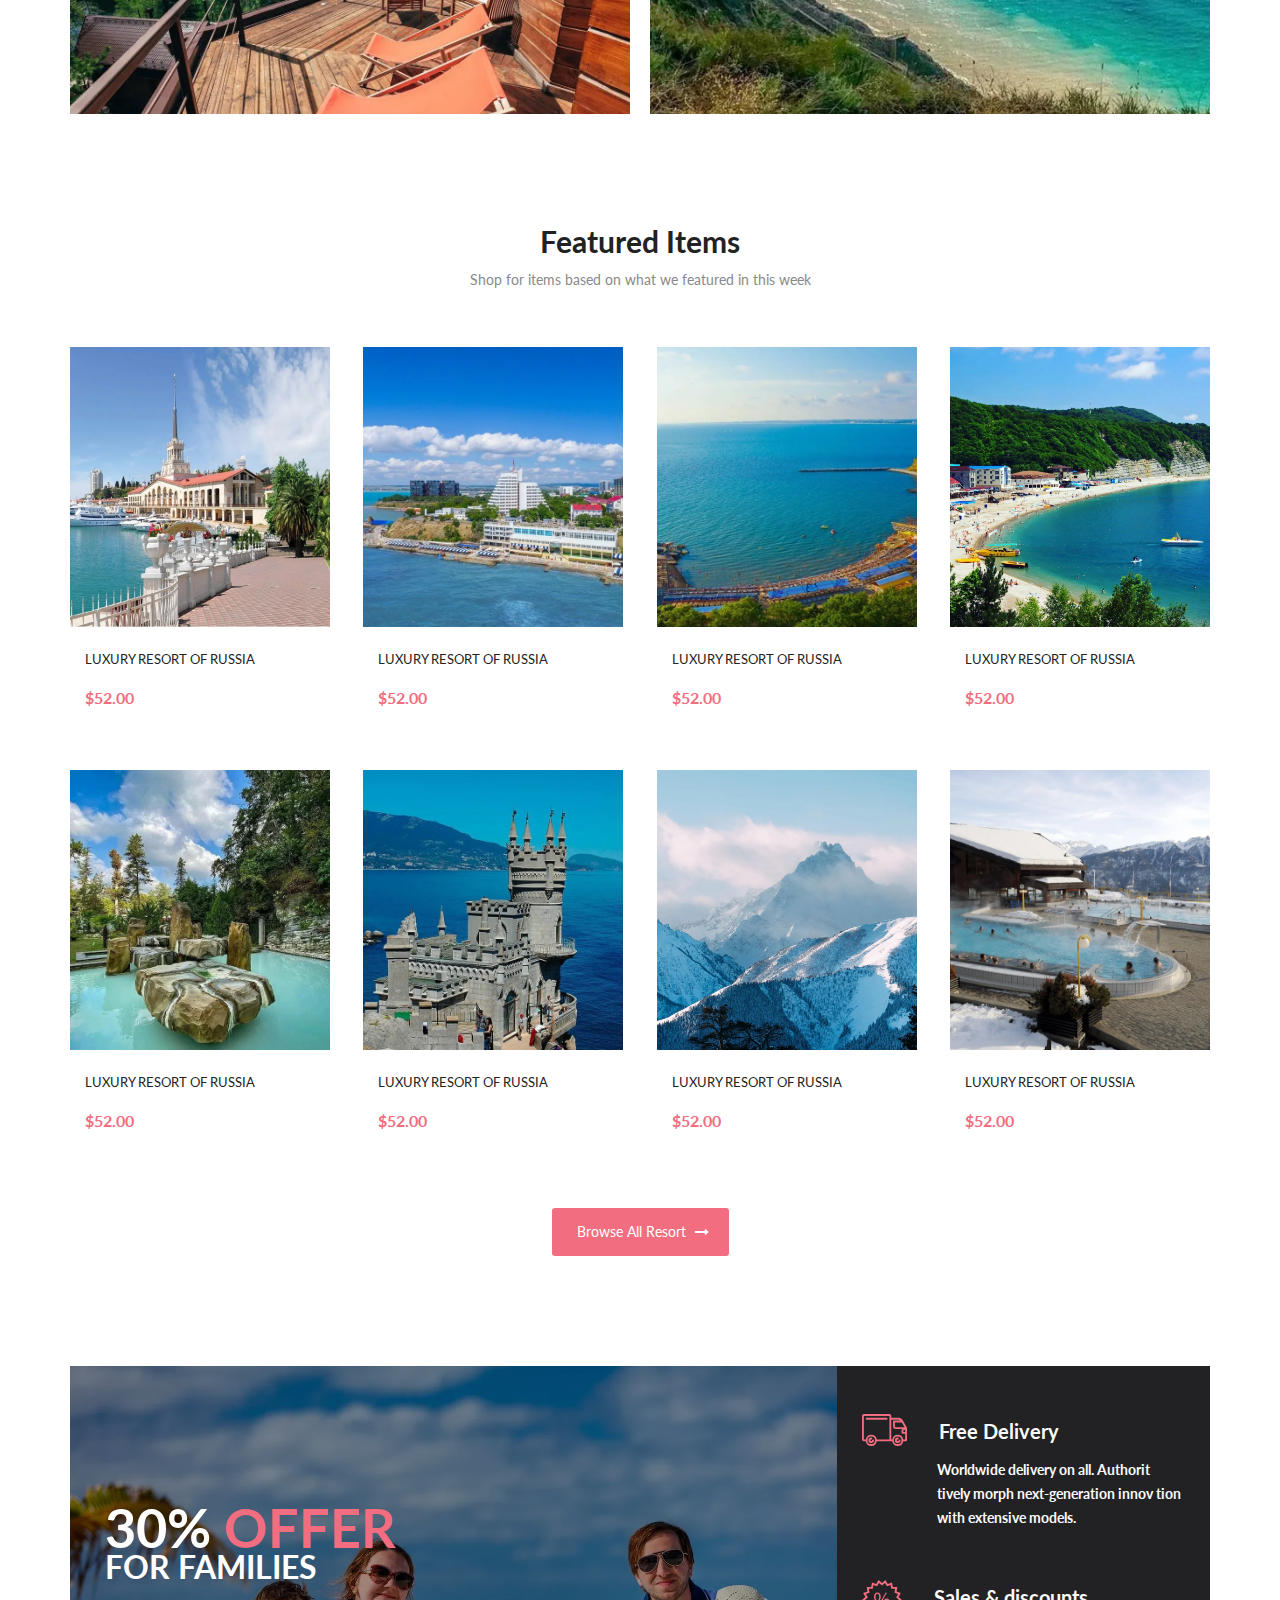
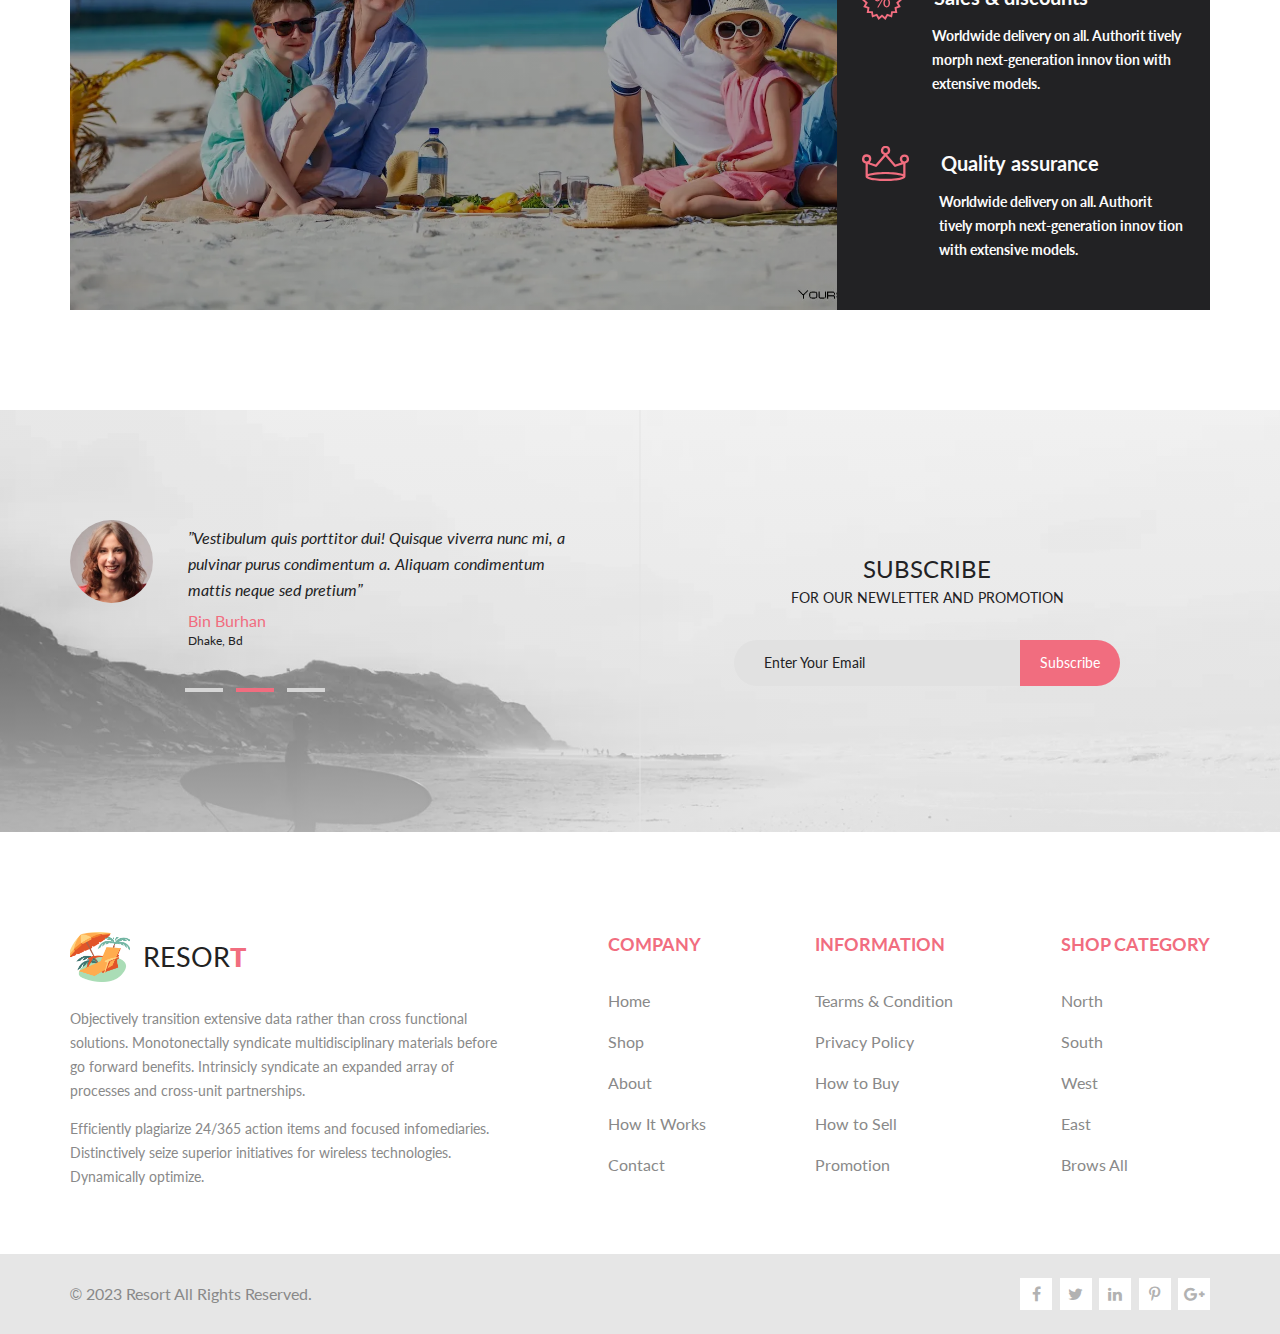
==== commit 34e753b7: "Fix: Changing the site theme" ====
--- a/index.html
+++ b/index.html
@@ -37,7 +37,7 @@
 					<div class="header__logo logo">
 						<img src="./assets/images/logo.png" alt="Logo image">
 
-						<p>Bran<span>d</span></p>
+						<p>Resor<span>t</span></p>
 					</div>
 
 					<div class="header-search">
@@ -61,10 +61,10 @@
 				<div class="container">
 					<nav class="header-nav">
 						<a href="./index.html" class="active">Home</a>
-						<a href="./products-man.html">Man</a>
-						<a href="./item-collections.html">Women</a>
-						<a href="#!">Kids</a>
-						<a href="#!">Accoseriese</a>
+						<a href="./products-man.html">North</a>
+						<a href="./item-collections.html">South</a>
+						<a href="#!">West</a>
+						<a href="#!">East</a>
 						<a href="#!">Featured</a>
 						<a href="#!">Hot deals</a>
 					</nav>
@@ -77,7 +77,7 @@
 				<div class="container container--relative container--full-height">
 					<div class="main-banner__wrapper">
 						<h1 class="main-banner__title">The brand</h1>
-						<h2 class="main-banner__subtitle">Of luxerious <span>fashion</span></h2>
+						<h2 class="main-banner__subtitle">Of luxerious <span>resorts</span></h2>
 					</div>
 				</div>
 			</section>
@@ -91,7 +91,7 @@
 
 							<div class="categories-grid__item-text">
 								<span class="categories-grid__item-subtitle title-4 black">Hot deal</span>
-								<h3 class="categories-grid__item-title">For men</h3>
+								<h3 class="categories-grid__item-title">For West</h3>
 							</div>
 						</div>
 						<!-- //Categories item -->
@@ -102,7 +102,7 @@
 
 							<div class="categories-grid__item-text">
 								<span class="categories-grid__item-subtitle title-4 black">30% offer</span>
-								<h3 class="categories-grid__item-title">Women</h3>
+								<h3 class="categories-grid__item-title">East</h3>
 							</div>
 						</div>
 						<!-- //Categories item -->
@@ -113,7 +113,7 @@
 
 							<div class="categories-grid__item-text">
 								<span class="categories-grid__item-subtitle title-4 black">Luxirous & Trendy</span>
-								<h3 class="categories-grid__item-title">Accesories</h3>
+								<h3 class="categories-grid__item-title">North</h3>
 							</div>
 						</div>
 						<!-- //Categories item -->
@@ -124,7 +124,7 @@
 
 							<div class="categories-grid__item-text">
 								<span class="categories-grid__item-subtitle title-4 black">New arrivals</span>
-								<h3 class="categories-grid__item-title">For kids</h3>
+								<h3 class="categories-grid__item-title">For South</h3>
 							</div>
 						</div>
 						<!-- //Categories item -->
@@ -148,7 +148,7 @@
 							</div>
 
 							<div class="product-item__desc">
-								<p class="product-item__title">Mango people T-Shirt</p>
+								<p class="product-item__title">Luxury resort of Russia</p>
 								<p class="product-item__price">$52.00</p>
 							</div>
 						</li>
@@ -164,7 +164,7 @@
 							</div>
 
 							<div class="product-item__desc">
-								<p class="product-item__title">Mango people T-Shirt</p>
+								<p class="product-item__title">Luxury resort of Russia</p>
 								<p class="product-item__price">$52.00</p>
 							</div>
 						</li>
@@ -180,7 +180,7 @@
 							</div>
 
 							<div class="product-item__desc">
-								<p class="product-item__title">Mango people T-Shirt</p>
+								<p class="product-item__title">Luxury resort of Russia</p>
 								<p class="product-item__price">$52.00</p>
 							</div>
 						</li>
@@ -196,7 +196,7 @@
 							</div>
 
 							<div class="product-item__desc">
-								<p class="product-item__title">Mango people T-Shirt</p>
+								<p class="product-item__title">Luxury resort of Russia</p>
 								<p class="product-item__price">$52.00</p>
 							</div>
 						</li>
@@ -212,7 +212,7 @@
 							</div>
 
 							<div class="product-item__desc">
-								<p class="product-item__title">Mango people T-Shirt</p>
+								<p class="product-item__title">Luxury resort of Russia</p>
 								<p class="product-item__price">$52.00</p>
 							</div>
 						</li>
@@ -228,7 +228,7 @@
 							</div>
 
 							<div class="product-item__desc">
-								<p class="product-item__title">Mango people T-Shirt</p>
+								<p class="product-item__title">Luxury resort of Russia</p>
 								<p class="product-item__price">$52.00</p>
 							</div>
 						</li>
@@ -244,7 +244,7 @@
 							</div>
 
 							<div class="product-item__desc">
-								<p class="product-item__title">Mango people T-Shirt</p>
+								<p class="product-item__title">Luxury resort of Russia</p>
 								<p class="product-item__price">$52.00</p>
 							</div>
 						</li>
@@ -260,14 +260,14 @@
 							</div>
 
 							<div class="product-item__desc">
-								<p class="product-item__title">Mango people T-Shirt</p>
+								<p class="product-item__title">Luxury resort of Russia</p>
 								<p class="product-item__price">$52.00</p>
 							</div>
 						</li>
 						<!-- //Collection card -->
 					</ul>
 
-					<button class="btn btn-primary btn-browse"><span>Browse All Product</span><i class="fa fa-long-arrow-right" aria-hidden="true"></i></button>
+					<button class="btn btn-primary btn-browse"><span>Browse All Resort</span><i class="fa fa-long-arrow-right" aria-hidden="true"></i></button>
 				</div>
 			</section>
 
@@ -276,7 +276,7 @@
 					<div class="advantages-left">
 						<div class="advantages-left__wrapper">
 							<p class="advantages-left__text-big">30% <span>Offer</span></p>
-							<p class="advantages-left__text">For women</p>
+							<p class="advantages-left__text">For families</p>
 						</div>
 					</div>
 
@@ -396,7 +396,7 @@
 						<div class="footer__logo logo">
 							<img src="./assets/images/logo.png" alt="Logo image">
 
-							<p>Bran<span>d</span></p>
+							<p>Resor<span>t</span></p>
 						</div>
 
 						<p class="text">
@@ -435,10 +435,10 @@
 					<div class="footer-nav">
 						<h4 class="footer-nav__title title-4">SHOP CATEGORY</h4>
 						<ul class="footer-nav-list">
-							<li><a href="#!">Men</a></li>
-							<li><a href="#!">Women</a></li>
-							<li><a href="#!">Child</a></li>
-							<li><a href="#!">Apparel</a></li>
+							<li><a href="#!">North</a></li>
+							<li><a href="#!">South</a></li>
+							<li><a href="#!">West</a></li>
+							<li><a href="#!">East</a></li>
 							<li><a href="#!">Brows All</a></li>
 						</ul>
 					</div>
@@ -447,7 +447,7 @@
 
 			<div class="footer-bottom">
 				<div class="container container--flex-jc">
-					<span class="footer-copyrights__text">© 2017  Brand  All Rights Reserved.</span>
+					<span class="footer-copyrights__text">© 2023  Resort  All Rights Reserved.</span>
 	
 					<ul class="footer-bottom-socials">
 						<li class="footer-bottom-socials__item"><i class="fa fa-facebook" aria-hidden="true"></i></li>
